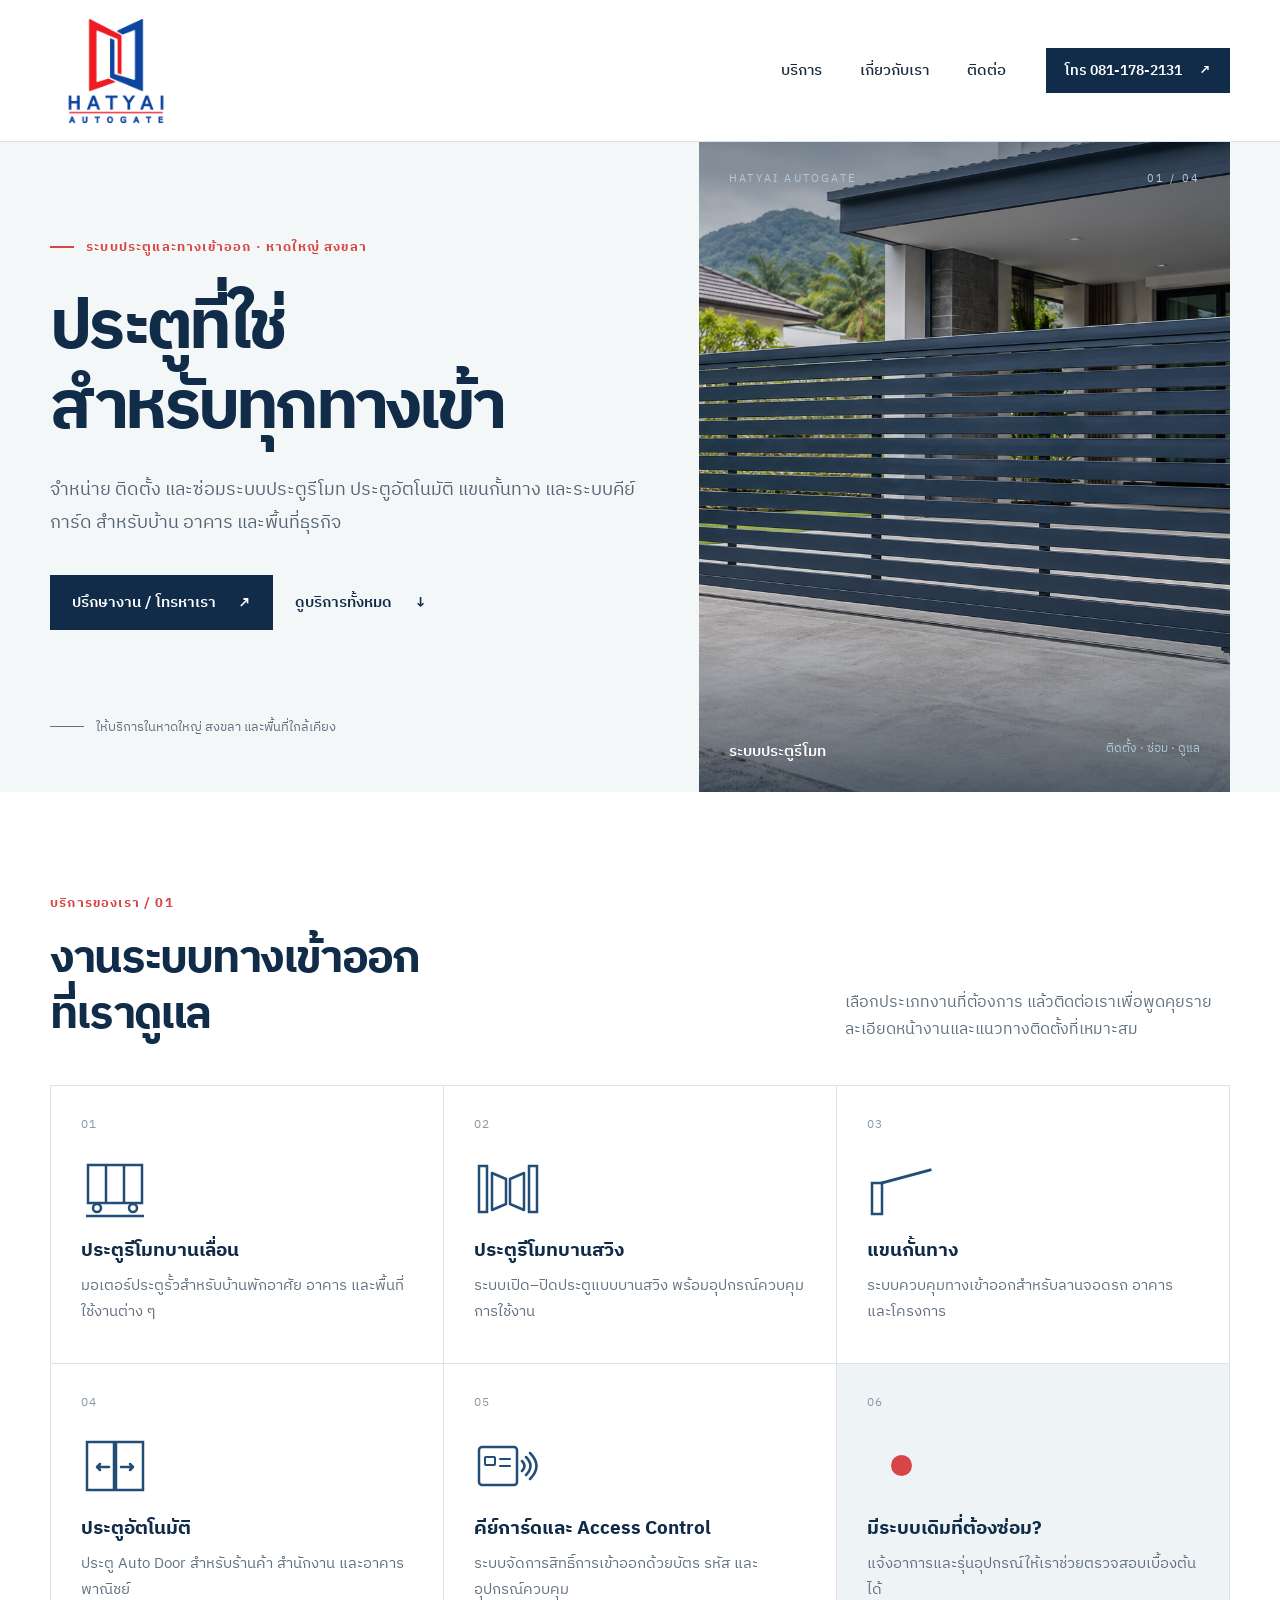
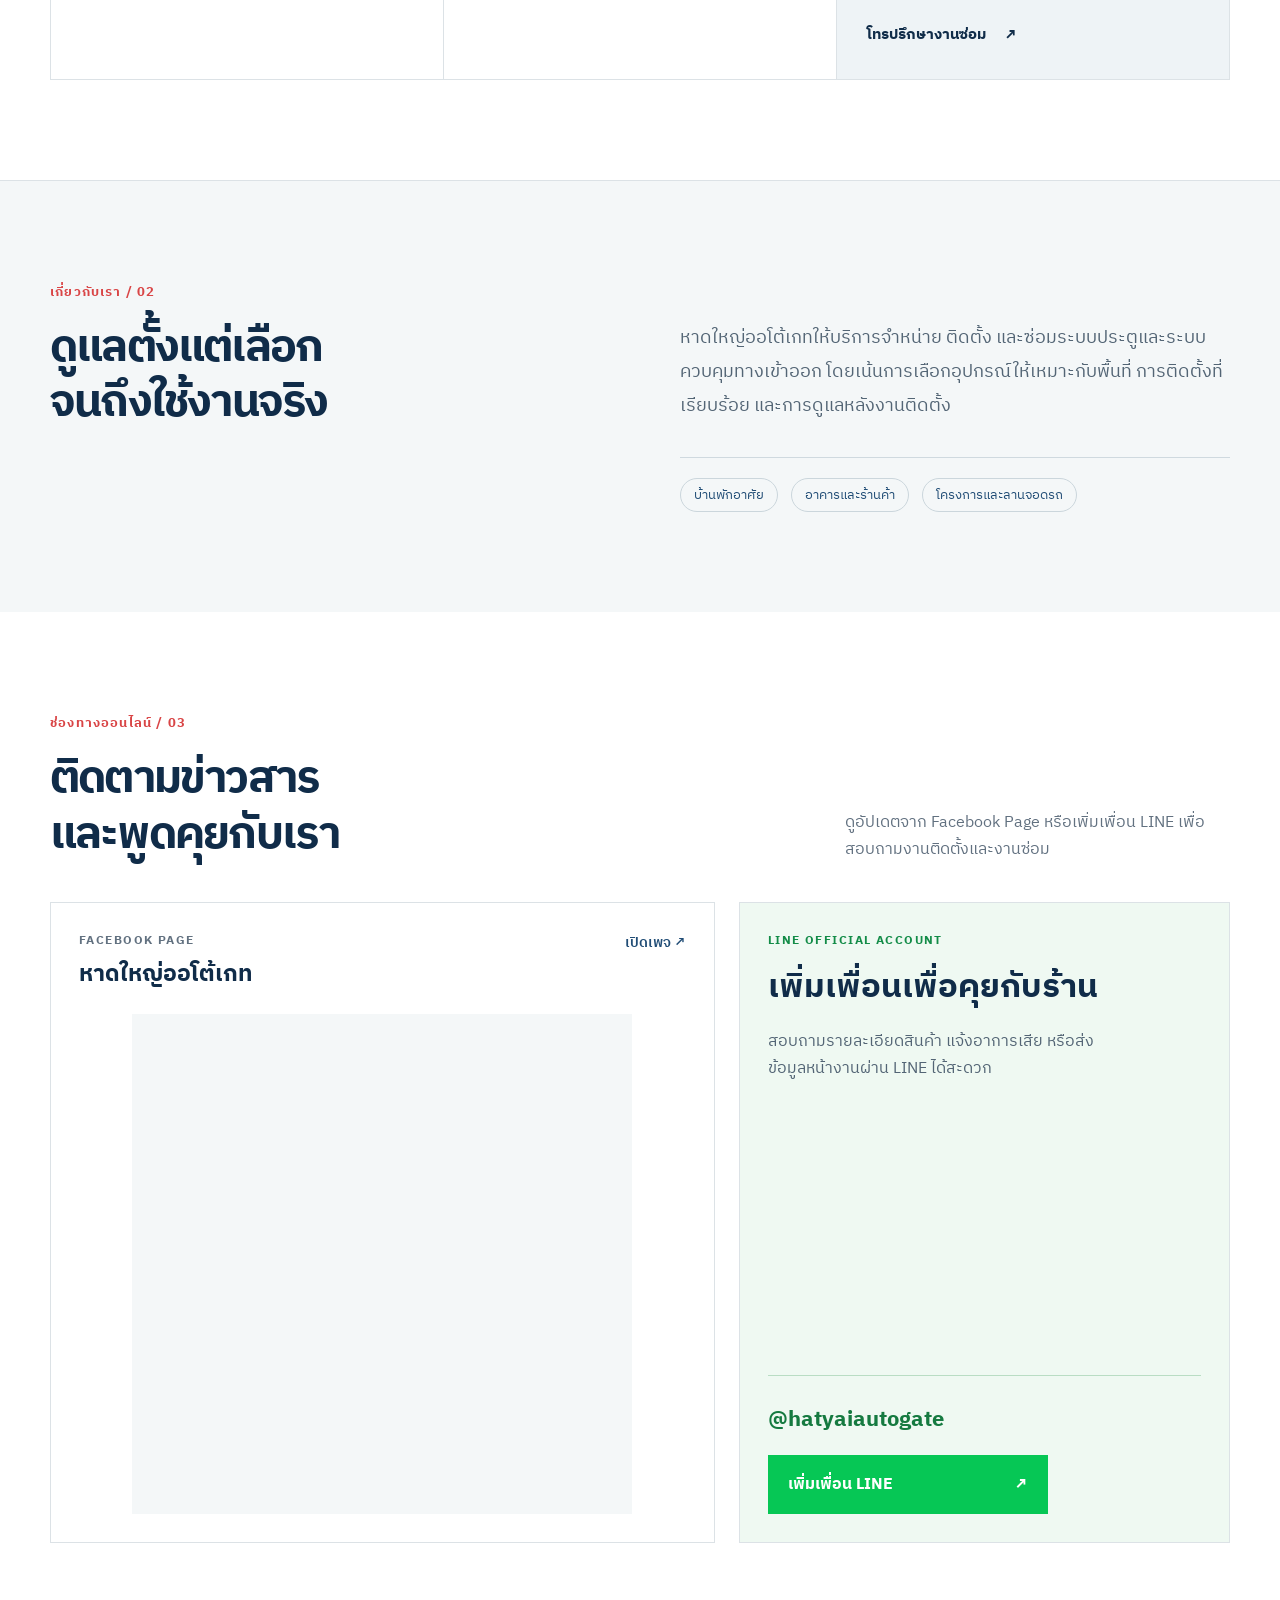
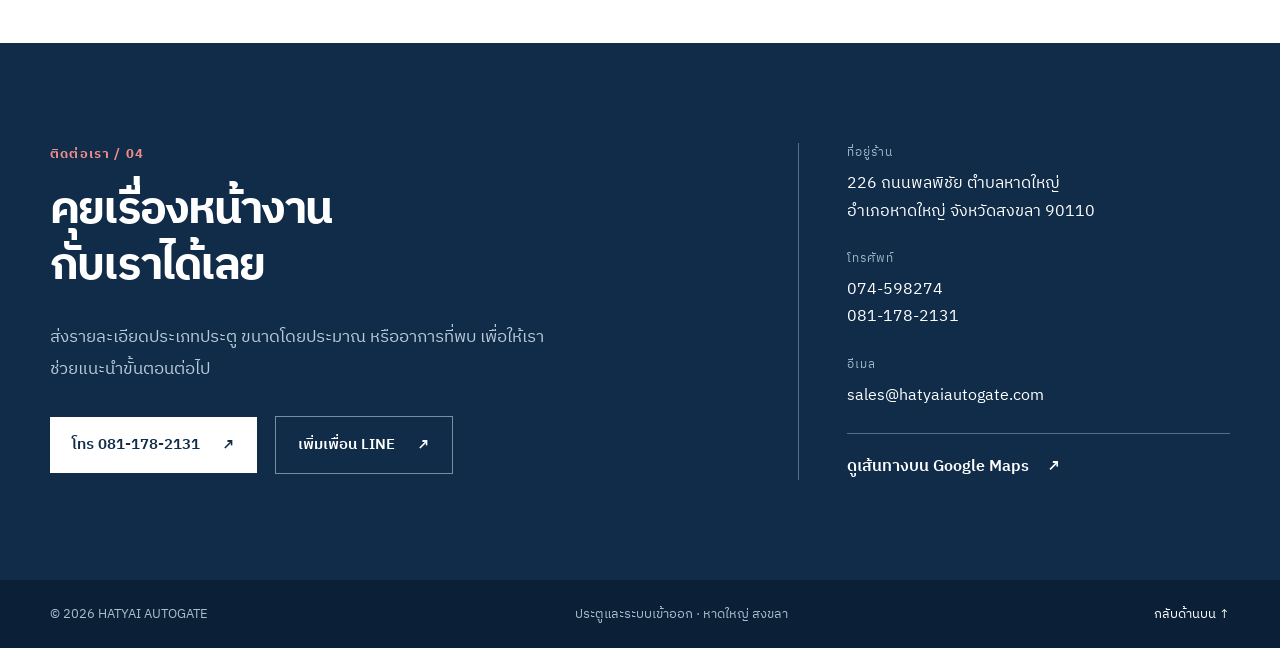
==== index.html @ 6817caa2 "Version 1: initial Hatyai Autogate website" ====
<!doctype html>
<html lang="th">
<head>
  <meta charset="utf-8">
  <meta name="viewport" content="width=device-width, initial-scale=1">
  <meta name="theme-color" content="#102c49">
  <meta name="description" content="หาดใหญ่ออโต้เกท จำหน่าย ติดตั้ง และซ่อมประตูรีโมท ประตูอัตโนมัติ แขนกั้นทาง และระบบคีย์การ์ด ในหาดใหญ่ สงขลา และพื้นที่ใกล้เคียง">
  <title>หาดใหญ่ออโต้เกท | ประตูอัตโนมัติและระบบเข้าออก</title>
  <link rel="icon" type="image/png" href="assets/LOGO_HATYAI-autogate.png">
  <link rel="preconnect" href="https://fonts.googleapis.com">
  <link rel="preconnect" href="https://fonts.gstatic.com" crossorigin>
  <link href="https://fonts.googleapis.com/css2?family=IBM+Plex+Sans+Thai:wght@400;500;600;700&display=swap" rel="stylesheet">
  <link rel="stylesheet" href="styles.css">
</head>
<body>
  <a class="skip-link" href="#main">ข้ามไปยังเนื้อหา</a>
  <header class="site-header">
    <div class="container header-inner">
      <a class="brand" href="#top" aria-label="หาดใหญ่ออโต้เกท หน้าแรก">
        <img class="brand-logo" src="assets/LOGO_HATYAI-autogate.png" alt="โลโก้ Hatyai Autogate" width="120" height="120">
      </a>
      <nav aria-label="เมนูหลัก">
        <a href="#services">บริการ</a>
        <a href="#about">เกี่ยวกับเรา</a>
        <a href="#contact">ติดต่อ</a>
      </nav>
      <a class="header-call" href="tel:+66811782131">โทร 081-178-2131 <span aria-hidden="true">↗</span></a>
    </div>
  </header>

  <main id="main">
    <section class="hero" id="top" aria-labelledby="hero-title">
      <div class="container hero-grid">
        <div class="hero-content">
          <p class="eyebrow"><span class="eyebrow-line"></span> ระบบประตูและทางเข้าออก · หาดใหญ่ สงขลา</p>
          <h1 id="hero-title">ประตูที่ใช่<br>สำหรับทุกทางเข้า</h1>
          <p class="hero-lead">จำหน่าย ติดตั้ง และซ่อมระบบประตูรีโมท ประตูอัตโนมัติ แขนกั้นทาง และระบบคีย์การ์ด สำหรับบ้าน อาคาร และพื้นที่ธุรกิจ</p>
          <div class="hero-actions">
            <a class="button button-primary" href="tel:+66811782131">ปรึกษางาน / โทรหาเรา <span aria-hidden="true">↗</span></a>
            <a class="button button-text" href="#services">ดูบริการทั้งหมด <span aria-hidden="true">↓</span></a>
          </div>
          <div class="hero-footnote"><span class="footnote-rule"></span> ให้บริการในหาดใหญ่ สงขลา และพื้นที่ใกล้เคียง</div>
        </div>
        <div class="hero-panel" aria-label="ประเภทงานที่ให้บริการ">
          <div class="panel-top"><span>HATYAI AUTOGATE</span><span>01 / 04</span></div>
          <img class="hero-photo" src="assets/sliding-gate.png" alt="ภาพประกอบประตูรั้วบานเลื่อนอัตโนมัติ" width="1536" height="1024">
          <div class="panel-bottom"><span>ระบบประตูรีโมท</span><span>ติดตั้ง · ซ่อม · ดูแล</span></div>
        </div>
      </div>
    </section>

    <section class="services section" id="services" aria-labelledby="services-title">
      <div class="container">
        <div class="section-heading">
          <div><p class="section-kicker">บริการของเรา / 01</p><h2 id="services-title">งานระบบทางเข้าออก<br>ที่เราดูแล</h2></div>
          <p>เลือกประเภทงานที่ต้องการ แล้วติดต่อเราเพื่อพูดคุยรายละเอียดหน้างานและแนวทางติดตั้งที่เหมาะสม</p>
        </div>
        <div class="service-grid">
          <article class="service-card"><span class="service-number">01</span><div class="service-icon icon-slide" aria-hidden="true"><svg viewBox="0 0 68 66" fill="none"><rect x="7" y="10" width="54" height="38" stroke="currentColor" stroke-width="2.5"/><path d="M25 10v38M43 10v38" stroke="currentColor" stroke-width="2.5"/><circle cx="16" cy="53" r="4" stroke="currentColor" stroke-width="2.5"/><circle cx="52" cy="53" r="4" stroke="currentColor" stroke-width="2.5"/><path d="M5 61h58" stroke="currentColor" stroke-width="2.5"/></svg></div><h3>ประตูรีโมทบานเลื่อน</h3><p>มอเตอร์ประตูรั้วสำหรับบ้านพักอาศัย อาคาร และพื้นที่ใช้งานต่าง ๆ</p></article>
          <article class="service-card"><span class="service-number">02</span><div class="service-icon icon-swing" aria-hidden="true"><svg viewBox="0 0 68 66" fill="none"><rect x="5" y="11" width="8" height="46" stroke="currentColor" stroke-width="2.5"/><rect x="55" y="11" width="8" height="46" stroke="currentColor" stroke-width="2.5"/><path d="M18 18 32 24v25l-14 6V18ZM50 18 36 24v25l14 6V18Z" stroke="currentColor" stroke-width="2.5" stroke-linejoin="round"/></svg></div><h3>ประตูรีโมทบานสวิง</h3><p>ระบบเปิด–ปิดประตูแบบบานสวิง พร้อมอุปกรณ์ควบคุมการใช้งาน</p></article>
          <article class="service-card"><span class="service-number">03</span><div class="service-icon icon-barrier" aria-hidden="true"><svg viewBox="0 0 68 66" fill="none"><rect x="5" y="28" width="10" height="31" stroke="currentColor" stroke-width="2.5"/><path d="M15 28 63 15" stroke="currentColor" stroke-width="3" stroke-linecap="square"/></svg></div><h3>แขนกั้นทาง</h3><p>ระบบควบคุมทางเข้าออกสำหรับลานจอดรถ อาคาร และโครงการ</p></article>
          <article class="service-card"><span class="service-number">04</span><div class="service-icon icon-door" aria-hidden="true"><svg viewBox="0 0 68 66" fill="none"><rect x="6" y="9" width="56" height="48" stroke="currentColor" stroke-width="2.5"/><path d="M34 9v48" stroke="currentColor" stroke-width="4.5"/><path d="M28 34H16m0 0 3-3m-3 3 3 3M40 34h12m0 0-3-3m3 3-3 3" stroke="currentColor" stroke-width="2.5" stroke-linecap="round" stroke-linejoin="round"/></svg></div><h3>ประตูอัตโนมัติ</h3><p>ประตู Auto Door สำหรับร้านค้า สำนักงาน และอาคารพาณิชย์</p></article>
          <article class="service-card"><span class="service-number">05</span><div class="service-icon icon-rfid" aria-hidden="true"><svg viewBox="0 0 68 66" fill="none"><rect x="5" y="14" width="38" height="38" rx="3" stroke="currentColor" stroke-width="2.5"/><rect x="11" y="24" width="10" height="8" rx="1" stroke="currentColor" stroke-width="2"/><path d="M26 26h10M26 33h10" stroke="currentColor" stroke-width="2" stroke-linecap="round"/><path d="M48 28q5 5 0 10M52 24q9 9 0 18M56 20q13 13 0 26" stroke="currentColor" stroke-width="2.5" stroke-linecap="round"/></svg></div><h3>คีย์การ์ดและ Access Control</h3><p>ระบบจัดการสิทธิ์การเข้าออกด้วยบัตร รหัส และอุปกรณ์ควบคุม</p></article>
          <article class="service-card service-card-feature"><span class="service-number">06</span><div class="service-icon icon-repair" aria-hidden="true"></div><h3>มีระบบเดิมที่ต้องซ่อม?</h3><p>แจ้งอาการและรุ่นอุปกรณ์ให้เราช่วยตรวจสอบเบื้องต้นได้</p><a href="tel:+66811782131">โทรปรึกษางานซ่อม <span aria-hidden="true">↗</span></a></article>
        </div>
      </div>
    </section>

    <section class="about section" id="about" aria-labelledby="about-title">
      <div class="container about-grid">
        <div><p class="section-kicker">เกี่ยวกับเรา / 02</p><h2 id="about-title">ดูแลตั้งแต่เลือก<br>จนถึงใช้งานจริง</h2></div>
        <div class="about-copy"><p>หาดใหญ่ออโต้เกทให้บริการจำหน่าย ติดตั้ง และซ่อมระบบประตูและระบบควบคุมทางเข้าออก โดยเน้นการเลือกอุปกรณ์ให้เหมาะกับพื้นที่ การติดตั้งที่เรียบร้อย และการดูแลหลังงานติดตั้ง</p><div class="about-meta"><span>บ้านพักอาศัย</span><span>อาคารและร้านค้า</span><span>โครงการและลานจอดรถ</span></div></div>
      </div>
    </section>

    <section class="social section" id="social" aria-labelledby="social-title">
      <div class="container">
        <div class="section-heading social-heading"><div><p class="section-kicker">ช่องทางออนไลน์ / 03</p><h2 id="social-title">ติดตามข่าวสาร<br>และพูดคุยกับเรา</h2></div><p>ดูอัปเดตจาก Facebook Page หรือเพิ่มเพื่อน LINE เพื่อสอบถามงานติดตั้งและงานซ่อม</p></div>
        <div class="social-grid">
          <div class="social-card facebook-card">
            <div class="social-card-head"><div><span class="social-label">FACEBOOK PAGE</span><h3>หาดใหญ่ออโต้เกท</h3></div><a href="https://www.facebook.com/hatyaiautogate/" target="_blank" rel="noopener noreferrer">เปิดเพจ <span aria-hidden="true">↗</span></a></div>
            <iframe title="Facebook Page หาดใหญ่ออโต้เกท" src="https://www.facebook.com/plugins/page.php?href=https%3A%2F%2Fwww.facebook.com%2Fhatyaiautogate%2F&amp;tabs=timeline&amp;width=500&amp;height=500&amp;small_header=false&amp;adapt_container_width=true&amp;hide_cover=false&amp;show_facepile=false" width="500" height="500" loading="lazy" allow="encrypted-media; web-share"></iframe>
          </div>
          <div class="social-card line-card">
            <div><span class="social-label">LINE OFFICIAL ACCOUNT</span><h3>เพิ่มเพื่อนเพื่อคุยกับร้าน</h3><p>สอบถามรายละเอียดสินค้า แจ้งอาการเสีย หรือส่งข้อมูลหน้างานผ่าน LINE ได้สะดวก</p></div>
            <div class="line-card-bottom"><span class="line-id">@hatyaiautogate</span><a class="line-add" href="https://line.me/R/ti/p/%40hatyaiautogate" target="_blank" rel="noopener noreferrer">เพิ่มเพื่อน LINE <span aria-hidden="true">↗</span></a></div>
          </div>
        </div>
      </div>
    </section>

    <section class="contact section" id="contact" aria-labelledby="contact-title">
      <div class="container contact-grid">
        <div><p class="section-kicker">ติดต่อเรา / 04</p><h2 id="contact-title">คุยเรื่องหน้างาน<br>กับเราได้เลย</h2><p>ส่งรายละเอียดประเภทประตู ขนาดโดยประมาณ หรืออาการที่พบ เพื่อให้เราช่วยแนะนำขั้นตอนต่อไป</p><div class="contact-actions"><a class="button button-light" href="tel:+66811782131">โทร 081-178-2131 <span aria-hidden="true">↗</span></a><a class="button button-outline" href="https://line.me/R/ti/p/%40hatyaiautogate" target="_blank" rel="noopener noreferrer">เพิ่มเพื่อน LINE <span aria-hidden="true">↗</span></a></div></div>
        <div class="contact-details"><div><span class="detail-label">ที่อยู่ร้าน</span><address>226 ถนนพลพิชัย ตำบลหาดใหญ่<br>อำเภอหาดใหญ่ จังหวัดสงขลา 90110</address></div><div><span class="detail-label">โทรศัพท์</span><a href="tel:+6674598274">074-598274</a><a href="tel:+66811782131">081-178-2131</a></div><div><span class="detail-label">อีเมล</span><a href="mailto:sales@hatyaiautogate.com">sales@hatyaiautogate.com</a></div><a class="map-link" href="https://www.google.com/maps/search/?api=1&query=6.991915%2C100.465043" target="_blank" rel="noopener noreferrer">ดูเส้นทางบน Google Maps <span aria-hidden="true">↗</span></a></div>
      </div>
    </section>
  </main>
  <footer class="site-footer"><div class="container footer-inner"><span>© <span id="year">2026</span> HATYAI AUTOGATE</span><span>ประตูและระบบเข้าออก · หาดใหญ่ สงขลา</span><a href="#top">กลับด้านบน ↑</a></div></footer>
  <script src="script.js"></script>
</body>
</html>
---- styles.css ----
:root{--navy:#102c49;--navy-deep:#0b2036;--blue:#214d76;--red:#d94546;--ink:#182c3d;--muted:#627180;--line:#dce2e6;--paper:#fff;--soft:#f4f7f8}*{box-sizing:border-box}html{scroll-behavior:smooth}body{margin:0;background:var(--paper);color:var(--ink);font-family:"IBM Plex Sans Thai",sans-serif;font-size:16px;line-height:1.7}a{color:inherit;text-decoration:none}button,a{-webkit-tap-highlight-color:transparent}a:focus-visible{outline:3px solid var(--red);outline-offset:4px}.container{width:min(100% - 48px,1180px);margin:auto}.skip-link{position:absolute;left:16px;top:-60px;z-index:20;background:#fff;padding:8px 16px}.skip-link:focus{top:8px}.site-header{height:88px;border-bottom:1px solid var(--line);background:#fff}.header-inner{height:100%;display:flex;align-items:center;gap:40px}.brand{display:inline-flex;align-items:center;gap:13px;min-width:260px}.brand-mark{display:flex;align-items:center;width:34px;height:38px;position:relative}.brand-mark span{position:absolute;width:18px;height:32px;border:4px solid}.brand-mark span:first-child{border-color:var(--red);transform:skewY(18deg);left:0}.brand-mark span:last-child{border-color:var(--blue);transform:skewY(-18deg);right:0}.brand-name{font-size:15px;letter-spacing:.08em;line-height:1.08;color:var(--navy);font-weight:600}.brand-name strong{font-weight:700}.brand-name small{display:block;margin-top:5px;font-size:11px;letter-spacing:.05em;font-weight:500}.site-header nav{display:flex;gap:38px;margin-left:auto;font-size:15px;font-weight:500}.site-header nav a:hover,.button-text:hover,.map-link:hover{color:var(--red)}.header-call{background:var(--navy);color:#fff;padding:11px 19px;font-size:14px;font-weight:600;white-space:nowrap}.header-call span,.button span,.service-card-feature a span,.map-link span{margin-left:14px}.header-call:hover,.button-primary:hover{background:var(--blue)}.hero{background:var(--soft);overflow:hidden}.hero-grid{display:grid;grid-template-columns:1.1fr .9fr;min-height:650px}.hero-content{padding:94px 48px 54px 0;display:flex;flex-direction:column;align-items:flex-start}.eyebrow,.section-kicker{font-size:13px;letter-spacing:.09em;font-weight:700;color:var(--red);margin:0}.eyebrow{display:flex;align-items:center;gap:12px}.eyebrow-line{width:24px;height:2px;background:var(--red)}h1,h2,h3,p{margin-top:0}h1{font-size:clamp(44px,5.3vw,78px);line-height:1.18;letter-spacing:-.055em;color:var(--navy);margin:30px 0 26px;font-weight:700}h2{font-size:clamp(34px,3.5vw,52px);line-height:1.24;letter-spacing:-.04em;color:var(--navy);margin:18px 0 0}h3{line-height:1.35}.hero-lead{max-width:590px;color:#536575;font-size:18px;line-height:1.85;margin-bottom:34px}.hero-actions,.contact-actions{display:flex;align-items:center;gap:18px;flex-wrap:wrap}.button{display:inline-flex;align-items:center;justify-content:space-between;gap:8px;padding:15px 22px;font-weight:600;font-size:15px;min-height:55px}.button-primary{background:var(--navy);color:#fff}.button-text{padding-left:4px;color:var(--navy)}.hero-footnote{display:flex;align-items:center;gap:12px;color:var(--muted);font-size:13px;margin-top:auto;padding-top:50px}.footnote-rule{width:34px;height:1px;background:var(--muted)}.hero-panel{background:#173957;color:#fff;position:relative;display:flex;flex-direction:column;justify-content:space-between;padding:28px 30px;min-height:570px;overflow:hidden}.hero-panel:before{content:"";position:absolute;width:420px;height:420px;border:1px solid #ffffff1a;border-radius:50%;left:50%;top:50%;transform:translate(-50%,-50%)}.hero-panel:after{content:"";position:absolute;width:610px;height:610px;border:1px solid #ffffff12;border-radius:50%;left:50%;top:50%;transform:translate(-50%,-50%)}.panel-top,.panel-bottom{display:flex;justify-content:space-between;gap:20px;position:relative;z-index:2}.panel-top{font-size:11px;letter-spacing:.2em;color:#b4c8d9}.panel-bottom{font-size:15px;font-weight:600}.panel-bottom span:last-child{font-size:12px;color:#b4c8d9;font-weight:400}.gate-art{position:absolute;width:76%;height:260px;left:12%;top:47%;transform:translateY(-50%);z-index:1}.gate-post{position:absolute;bottom:20px;width:19px;height:205px;background:#a8c3d5;border-top:5px solid #dce9ef}.gate-post.left{left:0}.gate-post.right{right:0}.gate-door{position:absolute;left:19px;right:19px;bottom:25px;height:185px;border:8px solid #d9e8f1;background:repeating-linear-gradient(90deg,transparent 0,transparent calc(20% - 2px),#a9c3d3 calc(20% - 2px),#a9c3d3 20%);display:flex;align-items:flex-end;padding:13px;gap:4px}.gate-door:after{content:"";position:absolute;inset:33px 10px auto;height:3px;background:#a9c3d3}.gate-door i{flex:1;height:4px;background:#a9c3d3;opacity:.7}.ground-line{position:absolute;bottom:18px;height:2px;left:-30px;right:-30px;background:#89a8bf}.section{padding:100px 0}.section-heading{display:flex;align-items:end;justify-content:space-between;gap:60px;margin-bottom:42px}.section-heading>p{max-width:385px;margin:0;color:var(--muted)}.service-grid{display:grid;grid-template-columns:repeat(3,1fr);border-top:1px solid var(--line);border-left:1px solid var(--line)}.service-card{position:relative;min-height:278px;padding:29px 30px 31px;border-right:1px solid var(--line);border-bottom:1px solid var(--line);display:flex;flex-direction:column;align-items:flex-start}.service-number{font-size:12px;color:#8999a5;letter-spacing:.12em}.service-icon{width:68px;height:66px;position:relative;margin:19px 0 17px;color:var(--blue)}.service-icon:before,.service-icon:after,.service-icon span:before,.service-icon span:after{content:"";position:absolute;display:block}.icon-slide:before{width:49px;height:38px;border:3px solid currentColor;left:6px;top:9px}.icon-slide:after{width:58px;height:3px;background:currentColor;left:6px;bottom:6px}.icon-slide span:before{height:38px;width:3px;background:currentColor;left:23px;top:9px}.icon-slide span:after{height:38px;width:3px;background:currentColor;left:40px;top:9px}.icon-swing:before{height:46px;width:3px;background:currentColor;left:9px;top:9px}.icon-swing:after{height:46px;width:3px;background:currentColor;right:9px;top:9px}.icon-swing span:before{width:21px;height:37px;border:3px solid currentColor;left:14px;top:12px;transform:skewY(-13deg)}.icon-swing span:after{width:21px;height:37px;border:3px solid currentColor;right:14px;top:12px;transform:skewY(13deg)}.icon-barrier:before{width:10px;height:31px;border:3px solid currentColor;left:9px;bottom:7px}.icon-barrier:after{width:46px;height:4px;background:currentColor;left:19px;top:16px;transform:rotate(-14deg);transform-origin:left}.icon-door:before{width:56px;height:48px;border:3px solid currentColor;left:6px;top:9px}.icon-door:after{width:3px;height:43px;background:currentColor;left:34px;top:12px}.icon-door span:before{width:6px;height:3px;background:currentColor;left:23px;top:35px}.icon-door span:after{width:6px;height:3px;background:currentColor;right:22px;top:35px}.icon-card:before{width:54px;height:39px;border:3px solid currentColor;left:7px;top:12px;border-radius:4px}.icon-card:after{width:15px;height:10px;border:2px solid currentColor;left:17px;top:23px;border-radius:2px}.icon-card span:before{width:16px;height:3px;background:currentColor;right:13px;top:25px}.icon-card span:after{width:16px;height:3px;background:currentColor;right:13px;top:33px}.service-card h3{font-size:19px;margin:0 0 10px;color:var(--navy)}.service-card p{font-size:15px;line-height:1.7;color:var(--muted);margin:0}.service-card-feature{background:#eef3f6}.feature-line{width:36px;height:3px;background:var(--red);margin:36px 0 27px}.service-card-feature a{color:var(--navy);font-weight:700;margin-top:auto;padding-top:20px;font-size:15px}.service-card-feature a:hover{color:var(--red)}.about{background:#f4f7f8;border-top:1px solid var(--line)}.about-grid{display:grid;grid-template-columns:1fr 1fr;gap:80px}.about-copy{padding-top:40px}.about-copy>p{font-size:18px;line-height:1.9;color:#536575;margin-bottom:34px}.about-meta{border-top:1px solid #cfd9df;padding-top:20px;display:flex;flex-wrap:wrap;gap:13px}.about-meta span{border:1px solid #cbd6dc;border-radius:50px;padding:5px 13px;color:var(--blue);font-size:13px}.contact{background:var(--navy);color:#fff}.contact-grid{display:grid;grid-template-columns:1.2fr .8fr;gap:100px}.contact .section-kicker{color:#f18c8b}.contact h2{color:#fff}.contact-grid>div:first-child>p:not(.section-kicker){font-size:17px;color:#b9cbd9;max-width:520px;margin:28px 0 31px;line-height:1.85}.button-light{background:#fff;color:var(--navy)}.button-light:hover{background:#e7eff4}.button-outline{border:1px solid #7590a4;color:#fff}.button-outline:hover{background:#ffffff12}.contact-details{border-left:1px solid #547087;padding-left:48px;display:grid;gap:24px}.contact-details>div{display:flex;flex-direction:column;align-items:start}.detail-label{color:#9eb6c8;font-size:12px;letter-spacing:.08em;margin-bottom:7px}.contact-details address{font-style:normal}.contact-details a:hover{text-decoration:underline}.map-link{border-top:1px solid #547087;padding-top:19px;font-weight:600}.site-footer{background:var(--navy-deep);color:#a9bdcc;font-size:13px}.footer-inner{min-height:68px;display:flex;align-items:center;justify-content:space-between;gap:20px}.footer-inner a{color:#fff}.footer-inner a:hover{text-decoration:underline}@media(max-width:950px){.site-header nav{gap:20px}.brand{min-width:auto}.header-call{display:none}.hero-grid{grid-template-columns:1fr 1fr}.hero-content{padding-top:75px}.hero-panel{min-height:530px}.contact-grid{gap:50px}}@media(max-width:700px){.container{width:min(100% - 36px,1180px)}.site-header{height:auto}.header-inner{min-height:76px;flex-wrap:wrap;gap:0}.brand{flex:1}.site-header nav{order:2;width:100%;justify-content:space-between;border-top:1px solid var(--line);padding:10px 0;font-size:14px;margin:0}.hero-grid{display:flex;flex-direction:column}.hero-content{padding:58px 0 42px}.hero-lead{font-size:16px}.hero-footnote{padding-top:38px}.hero-panel{min-height:300px;margin:0 -18px}.gate-art{height:190px;top:49%;width:58%;left:21%}.gate-post{height:155px}.gate-door{height:137px}.section{padding:72px 0}.section-heading{display:block;margin-bottom:32px}.section-heading>p{margin-top:23px}.service-grid{grid-template-columns:repeat(2,1fr)}.service-card{padding:24px 20px;min-height:270px}.about-grid,.contact-grid{grid-template-columns:1fr;gap:30px}.about-copy{padding-top:0}.contact-details{padding-left:0;border-left:0;border-top:1px solid #547087;padding-top:30px;grid-template-columns:1fr 1fr}.footer-inner{padding:18px 0;flex-wrap:wrap}}@media(max-width:500px){h1{font-size:clamp(43px,11vw,58px)}.hero-actions,.contact-actions{align-items:stretch;flex-direction:column;width:100%}.button{width:100%}.button-text{justify-content:flex-start;padding-left:0}.service-grid{grid-template-columns:1fr}.service-card{min-height:230px}.service-icon{margin:14px 0}.contact-details{grid-template-columns:1fr}.footer-inner{align-items:flex-start;flex-direction:column;gap:5px}.panel-bottom span:last-child{display:none}}@media(prefers-reduced-motion:reduce){html{scroll-behavior:auto}}

.hero-panel:before{display:none}.hero-panel:after{content:'';display:block;position:absolute;inset:0;width:auto;height:auto;border:0;border-radius:0;transform:none;left:0;top:0;background:linear-gradient(180deg,rgba(6,25,43,.48),transparent 28%,transparent 68%,rgba(6,25,43,.64));z-index:1}.hero-photo{position:absolute;inset:0;width:100%;height:100%;object-fit:cover;object-position:58% center;z-index:0}@media(max-width:700px){.hero-photo{object-position:center 58%}}

.brand-mark{display:block;width:36px;height:44px;overflow:hidden;flex:none}.brand-mark img{position:absolute;display:block;width:76px;height:76px;max-width:none;left:-20px;top:-8px}.brand-mark span{display:none}

.site-header{height:142px}.brand{min-width:auto;gap:0}.brand-logo{display:block;width:132px;height:132px;object-fit:contain;flex:none}@media(max-width:700px){.site-header{height:auto}.brand-logo{width:100px;height:100px}.header-inner{min-height:100px}}

.social{background:#fff}.social-heading{margin-bottom:38px}.social-grid{display:grid;grid-template-columns:1.15fr .85fr;gap:24px}.social-card{border:1px solid var(--line);padding:28px;min-width:0}.social-card-head{display:flex;justify-content:space-between;align-items:start;gap:20px;margin-bottom:24px}.social-label{display:block;color:var(--muted);font-size:12px;font-weight:700;letter-spacing:.12em}.social-card h3{font-size:23px;color:var(--navy);margin:8px 0 0}.social-card-head>a{font-size:14px;font-weight:600;color:var(--blue);white-space:nowrap}.social-card-head>a:hover{text-decoration:underline}.facebook-card iframe{display:block;width:100%;max-width:500px;margin:auto;border:0;background:#f4f7f8}.line-card{background:#eff9f2;display:flex;flex-direction:column;justify-content:space-between}.line-card .social-label{color:#138c48}.line-card h3{font-size:clamp(25px,2.6vw,36px);line-height:1.35;margin:15px 0 17px}.line-card p{font-size:16px;color:#536575;max-width:360px}.line-card-bottom{border-top:1px solid #b9ddc4;padding-top:25px}.line-id{display:block;font-size:22px;font-weight:700;color:#157a40;margin-bottom:16px}.line-add{display:flex;justify-content:space-between;align-items:center;background:#06c755;color:#fff;font-weight:700;padding:16px 20px;max-width:280px}.line-add:hover{background:#05af4a}@media(max-width:800px){.social-grid{grid-template-columns:1fr}.line-card{min-height:320px}}@media(max-width:500px){.social-card{padding:20px}.facebook-card iframe{height:440px}.social-card-head{align-items:center}.line-card{min-height:300px}}

.icon-swing:before,.icon-swing:after,.icon-swing span:before,.icon-swing span:after{display:none}.icon-swing svg{display:block;width:68px;height:66px;color:var(--blue)}

.icon-slide:before,.icon-slide:after,.icon-slide span:before,.icon-slide span:after{display:none}.icon-slide svg{display:block;width:68px;height:66px;color:var(--blue)}

.icon-door:before,.icon-door:after,.icon-door span:before,.icon-door span:after{display:none}.icon-door svg{display:block;width:68px;height:66px;color:var(--blue)}

.icon-barrier:before,.icon-barrier:after,.icon-barrier span:before,.icon-barrier span:after{display:none}.icon-barrier svg{display:block;width:68px;height:66px;color:var(--blue)}

.icon-rfid svg{display:block;width:68px;height:66px;color:var(--blue)}

.icon-repair::before{width:21px;height:21px;left:23.5px;top:22.5px;border-radius:50%;background:var(--red)}
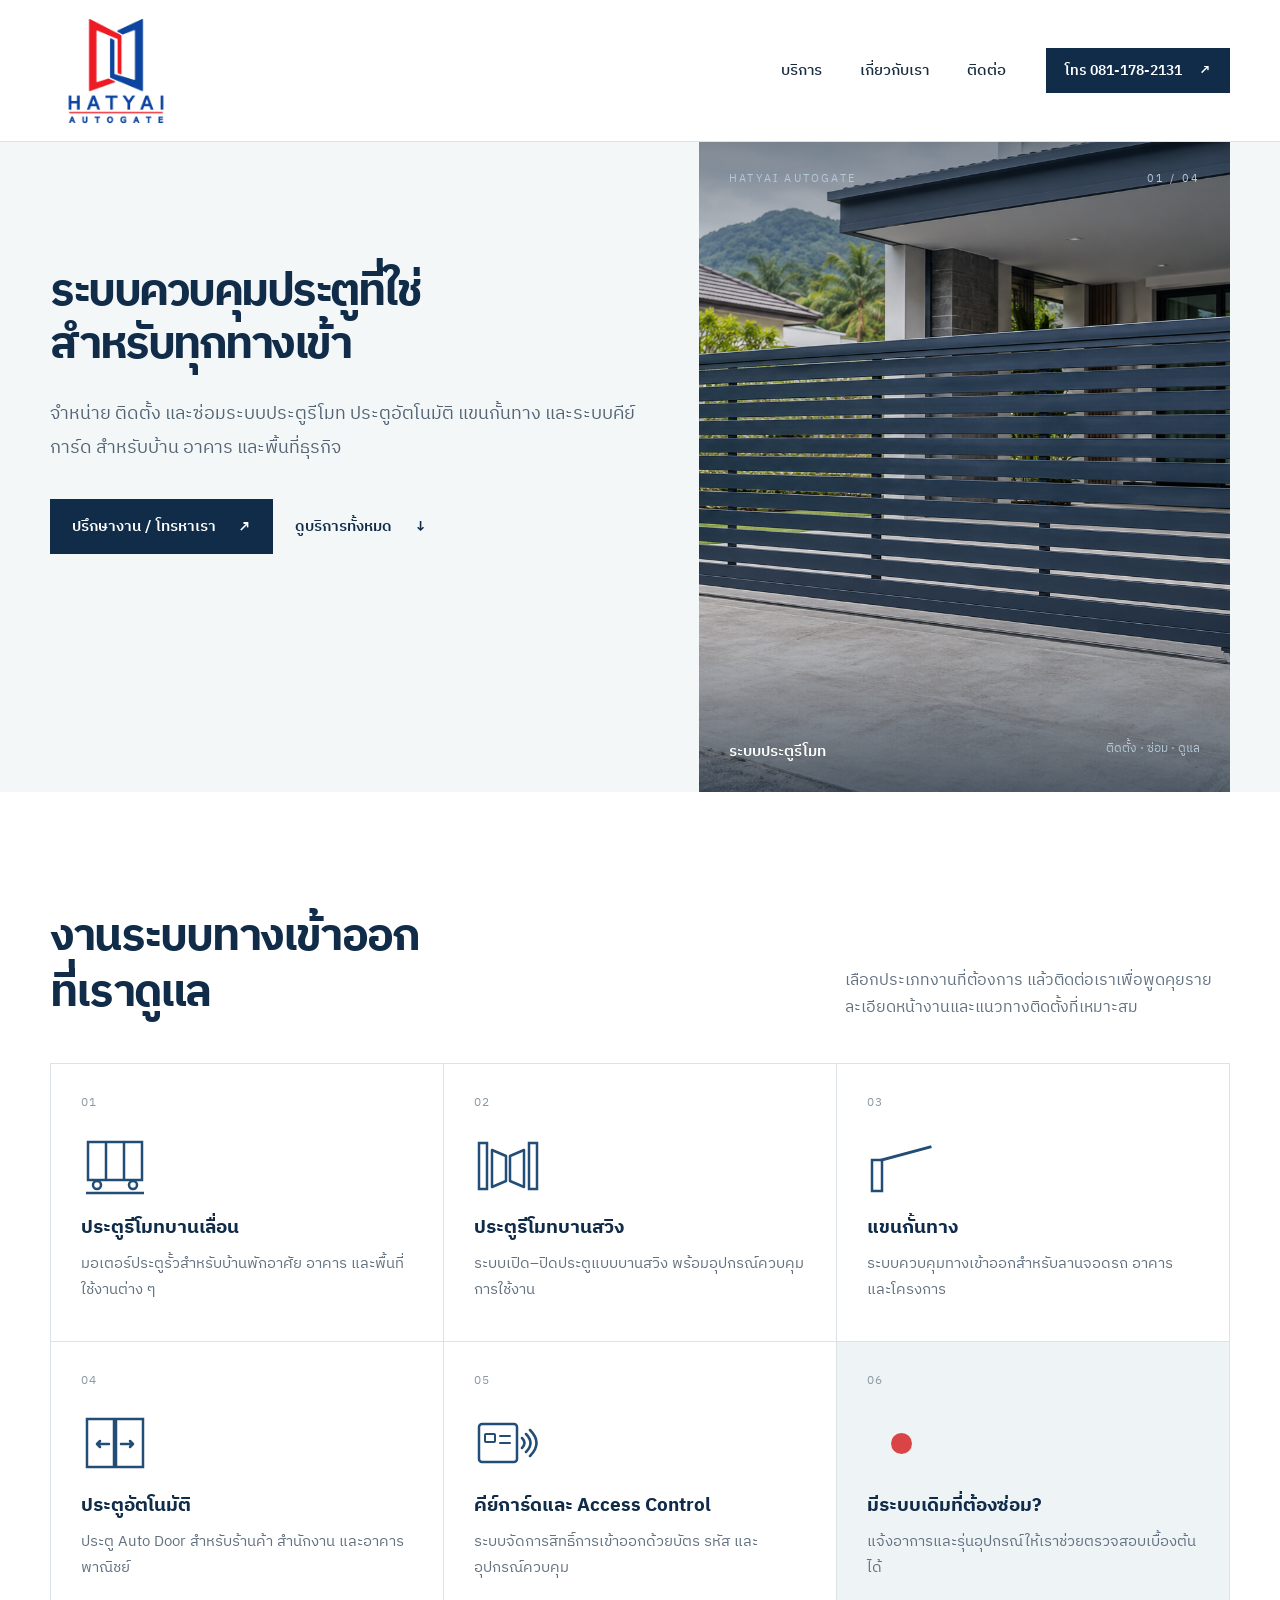
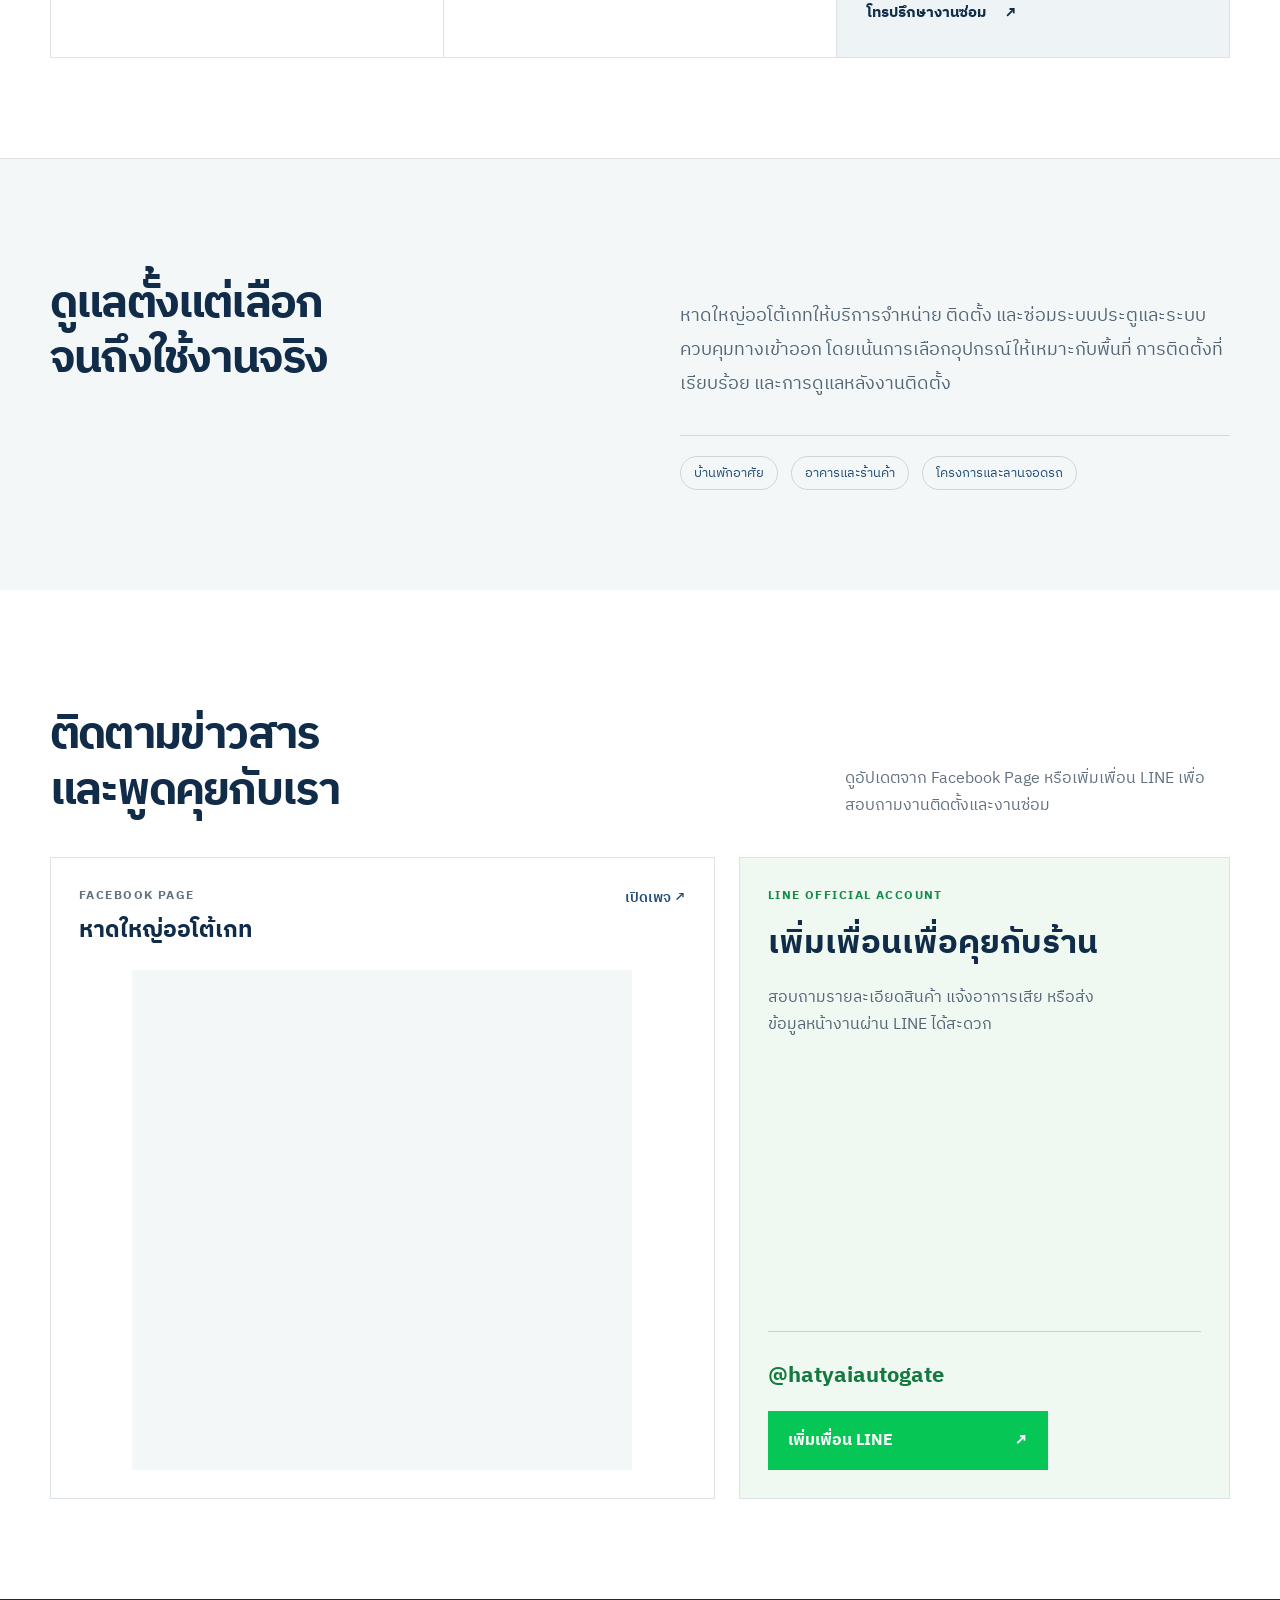
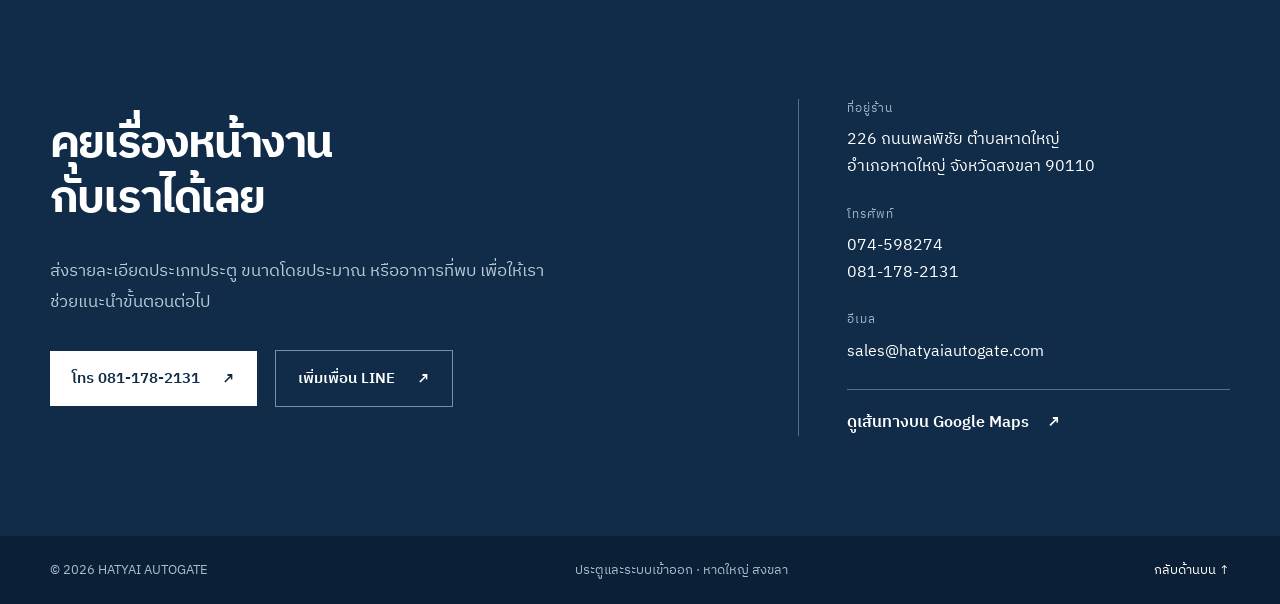
==== commit aede4e7b: "Version 3: refine homepage content and typography" ====
--- a/index.html
+++ b/index.html
@@ -32,14 +32,14 @@
     <section class="hero" id="top" aria-labelledby="hero-title">
       <div class="container hero-grid">
         <div class="hero-content">
-          <p class="eyebrow"><span class="eyebrow-line"></span> ระบบประตูและทางเข้าออก · หาดใหญ่ สงขลา</p>
-          <h1 id="hero-title">ประตูที่ใช่<br>สำหรับทุกทางเข้า</h1>
+
+          <h1 id="hero-title">ระบบควบคุมประตูที่ใช่<br>สำหรับทุกทางเข้า</h1>
           <p class="hero-lead">จำหน่าย ติดตั้ง และซ่อมระบบประตูรีโมท ประตูอัตโนมัติ แขนกั้นทาง และระบบคีย์การ์ด สำหรับบ้าน อาคาร และพื้นที่ธุรกิจ</p>
           <div class="hero-actions">
             <a class="button button-primary" href="tel:+66811782131">ปรึกษางาน / โทรหาเรา <span aria-hidden="true">↗</span></a>
             <a class="button button-text" href="#services">ดูบริการทั้งหมด <span aria-hidden="true">↓</span></a>
           </div>
-          <div class="hero-footnote"><span class="footnote-rule"></span> ให้บริการในหาดใหญ่ สงขลา และพื้นที่ใกล้เคียง</div>
+
         </div>
         <div class="hero-panel" aria-label="ประเภทงานที่ให้บริการ">
           <div class="panel-top"><span>HATYAI AUTOGATE</span><span>01 / 04</span></div>
@@ -52,7 +52,7 @@
     <section class="services section" id="services" aria-labelledby="services-title">
       <div class="container">
         <div class="section-heading">
-          <div><p class="section-kicker">บริการของเรา / 01</p><h2 id="services-title">งานระบบทางเข้าออก<br>ที่เราดูแล</h2></div>
+          <div><h2 id="services-title">งานระบบทางเข้าออก<br>ที่เราดูแล</h2></div>
           <p>เลือกประเภทงานที่ต้องการ แล้วติดต่อเราเพื่อพูดคุยรายละเอียดหน้างานและแนวทางติดตั้งที่เหมาะสม</p>
         </div>
         <div class="service-grid">
@@ -68,14 +68,14 @@
 
     <section class="about section" id="about" aria-labelledby="about-title">
       <div class="container about-grid">
-        <div><p class="section-kicker">เกี่ยวกับเรา / 02</p><h2 id="about-title">ดูแลตั้งแต่เลือก<br>จนถึงใช้งานจริง</h2></div>
+        <div><h2 id="about-title">ดูแลตั้งแต่เลือก<br>จนถึงใช้งานจริง</h2></div>
         <div class="about-copy"><p>หาดใหญ่ออโต้เกทให้บริการจำหน่าย ติดตั้ง และซ่อมระบบประตูและระบบควบคุมทางเข้าออก โดยเน้นการเลือกอุปกรณ์ให้เหมาะกับพื้นที่ การติดตั้งที่เรียบร้อย และการดูแลหลังงานติดตั้ง</p><div class="about-meta"><span>บ้านพักอาศัย</span><span>อาคารและร้านค้า</span><span>โครงการและลานจอดรถ</span></div></div>
       </div>
     </section>
 
     <section class="social section" id="social" aria-labelledby="social-title">
       <div class="container">
-        <div class="section-heading social-heading"><div><p class="section-kicker">ช่องทางออนไลน์ / 03</p><h2 id="social-title">ติดตามข่าวสาร<br>และพูดคุยกับเรา</h2></div><p>ดูอัปเดตจาก Facebook Page หรือเพิ่มเพื่อน LINE เพื่อสอบถามงานติดตั้งและงานซ่อม</p></div>
+        <div class="section-heading social-heading"><div><h2 id="social-title">ติดตามข่าวสาร<br>และพูดคุยกับเรา</h2></div><p>ดูอัปเดตจาก Facebook Page หรือเพิ่มเพื่อน LINE เพื่อสอบถามงานติดตั้งและงานซ่อม</p></div>
         <div class="social-grid">
           <div class="social-card facebook-card">
             <div class="social-card-head"><div><span class="social-label">FACEBOOK PAGE</span><h3>หาดใหญ่ออโต้เกท</h3></div><a href="https://www.facebook.com/hatyaiautogate/" target="_blank" rel="noopener noreferrer">เปิดเพจ <span aria-hidden="true">↗</span></a></div>
@@ -91,7 +91,7 @@
 
     <section class="contact section" id="contact" aria-labelledby="contact-title">
       <div class="container contact-grid">
-        <div><p class="section-kicker">ติดต่อเรา / 04</p><h2 id="contact-title">คุยเรื่องหน้างาน<br>กับเราได้เลย</h2><p>ส่งรายละเอียดประเภทประตู ขนาดโดยประมาณ หรืออาการที่พบ เพื่อให้เราช่วยแนะนำขั้นตอนต่อไป</p><div class="contact-actions"><a class="button button-light" href="tel:+66811782131">โทร 081-178-2131 <span aria-hidden="true">↗</span></a><a class="button button-outline" href="https://line.me/R/ti/p/%40hatyaiautogate" target="_blank" rel="noopener noreferrer">เพิ่มเพื่อน LINE <span aria-hidden="true">↗</span></a></div></div>
+        <div><h2 id="contact-title">คุยเรื่องหน้างาน<br>กับเราได้เลย</h2><p>ส่งรายละเอียดประเภทประตู ขนาดโดยประมาณ หรืออาการที่พบ เพื่อให้เราช่วยแนะนำขั้นตอนต่อไป</p><div class="contact-actions"><a class="button button-light" href="tel:+66811782131">โทร 081-178-2131 <span aria-hidden="true">↗</span></a><a class="button button-outline" href="https://line.me/R/ti/p/%40hatyaiautogate" target="_blank" rel="noopener noreferrer">เพิ่มเพื่อน LINE <span aria-hidden="true">↗</span></a></div></div>
         <div class="contact-details"><div><span class="detail-label">ที่อยู่ร้าน</span><address>226 ถนนพลพิชัย ตำบลหาดใหญ่<br>อำเภอหาดใหญ่ จังหวัดสงขลา 90110</address></div><div><span class="detail-label">โทรศัพท์</span><a href="tel:+6674598274">074-598274</a><a href="tel:+66811782131">081-178-2131</a></div><div><span class="detail-label">อีเมล</span><a href="mailto:sales@hatyaiautogate.com">sales@hatyaiautogate.com</a></div><a class="map-link" href="https://www.google.com/maps/search/?api=1&query=6.991915%2C100.465043" target="_blank" rel="noopener noreferrer">ดูเส้นทางบน Google Maps <span aria-hidden="true">↗</span></a></div>
       </div>
     </section>
--- a/styles.css
+++ b/styles.css
@@ -1,4 +1,4 @@
-:root{--navy:#102c49;--navy-deep:#0b2036;--blue:#214d76;--red:#d94546;--ink:#182c3d;--muted:#627180;--line:#dce2e6;--paper:#fff;--soft:#f4f7f8}*{box-sizing:border-box}html{scroll-behavior:smooth}body{margin:0;background:var(--paper);color:var(--ink);font-family:"IBM Plex Sans Thai",sans-serif;font-size:16px;line-height:1.7}a{color:inherit;text-decoration:none}button,a{-webkit-tap-highlight-color:transparent}a:focus-visible{outline:3px solid var(--red);outline-offset:4px}.container{width:min(100% - 48px,1180px);margin:auto}.skip-link{position:absolute;left:16px;top:-60px;z-index:20;background:#fff;padding:8px 16px}.skip-link:focus{top:8px}.site-header{height:88px;border-bottom:1px solid var(--line);background:#fff}.header-inner{height:100%;display:flex;align-items:center;gap:40px}.brand{display:inline-flex;align-items:center;gap:13px;min-width:260px}.brand-mark{display:flex;align-items:center;width:34px;height:38px;position:relative}.brand-mark span{position:absolute;width:18px;height:32px;border:4px solid}.brand-mark span:first-child{border-color:var(--red);transform:skewY(18deg);left:0}.brand-mark span:last-child{border-color:var(--blue);transform:skewY(-18deg);right:0}.brand-name{font-size:15px;letter-spacing:.08em;line-height:1.08;color:var(--navy);font-weight:600}.brand-name strong{font-weight:700}.brand-name small{display:block;margin-top:5px;font-size:11px;letter-spacing:.05em;font-weight:500}.site-header nav{display:flex;gap:38px;margin-left:auto;font-size:15px;font-weight:500}.site-header nav a:hover,.button-text:hover,.map-link:hover{color:var(--red)}.header-call{background:var(--navy);color:#fff;padding:11px 19px;font-size:14px;font-weight:600;white-space:nowrap}.header-call span,.button span,.service-card-feature a span,.map-link span{margin-left:14px}.header-call:hover,.button-primary:hover{background:var(--blue)}.hero{background:var(--soft);overflow:hidden}.hero-grid{display:grid;grid-template-columns:1.1fr .9fr;min-height:650px}.hero-content{padding:94px 48px 54px 0;display:flex;flex-direction:column;align-items:flex-start}.eyebrow,.section-kicker{font-size:13px;letter-spacing:.09em;font-weight:700;color:var(--red);margin:0}.eyebrow{display:flex;align-items:center;gap:12px}.eyebrow-line{width:24px;height:2px;background:var(--red)}h1,h2,h3,p{margin-top:0}h1{font-size:clamp(44px,5.3vw,78px);line-height:1.18;letter-spacing:-.055em;color:var(--navy);margin:30px 0 26px;font-weight:700}h2{font-size:clamp(34px,3.5vw,52px);line-height:1.24;letter-spacing:-.04em;color:var(--navy);margin:18px 0 0}h3{line-height:1.35}.hero-lead{max-width:590px;color:#536575;font-size:18px;line-height:1.85;margin-bottom:34px}.hero-actions,.contact-actions{display:flex;align-items:center;gap:18px;flex-wrap:wrap}.button{display:inline-flex;align-items:center;justify-content:space-between;gap:8px;padding:15px 22px;font-weight:600;font-size:15px;min-height:55px}.button-primary{background:var(--navy);color:#fff}.button-text{padding-left:4px;color:var(--navy)}.hero-footnote{display:flex;align-items:center;gap:12px;color:var(--muted);font-size:13px;margin-top:auto;padding-top:50px}.footnote-rule{width:34px;height:1px;background:var(--muted)}.hero-panel{background:#173957;color:#fff;position:relative;display:flex;flex-direction:column;justify-content:space-between;padding:28px 30px;min-height:570px;overflow:hidden}.hero-panel:before{content:"";position:absolute;width:420px;height:420px;border:1px solid #ffffff1a;border-radius:50%;left:50%;top:50%;transform:translate(-50%,-50%)}.hero-panel:after{content:"";position:absolute;width:610px;height:610px;border:1px solid #ffffff12;border-radius:50%;left:50%;top:50%;transform:translate(-50%,-50%)}.panel-top,.panel-bottom{display:flex;justify-content:space-between;gap:20px;position:relative;z-index:2}.panel-top{font-size:11px;letter-spacing:.2em;color:#b4c8d9}.panel-bottom{font-size:15px;font-weight:600}.panel-bottom span:last-child{font-size:12px;color:#b4c8d9;font-weight:400}.gate-art{position:absolute;width:76%;height:260px;left:12%;top:47%;transform:translateY(-50%);z-index:1}.gate-post{position:absolute;bottom:20px;width:19px;height:205px;background:#a8c3d5;border-top:5px solid #dce9ef}.gate-post.left{left:0}.gate-post.right{right:0}.gate-door{position:absolute;left:19px;right:19px;bottom:25px;height:185px;border:8px solid #d9e8f1;background:repeating-linear-gradient(90deg,transparent 0,transparent calc(20% - 2px),#a9c3d3 calc(20% - 2px),#a9c3d3 20%);display:flex;align-items:flex-end;padding:13px;gap:4px}.gate-door:after{content:"";position:absolute;inset:33px 10px auto;height:3px;background:#a9c3d3}.gate-door i{flex:1;height:4px;background:#a9c3d3;opacity:.7}.ground-line{position:absolute;bottom:18px;height:2px;left:-30px;right:-30px;background:#89a8bf}.section{padding:100px 0}.section-heading{display:flex;align-items:end;justify-content:space-between;gap:60px;margin-bottom:42px}.section-heading>p{max-width:385px;margin:0;color:var(--muted)}.service-grid{display:grid;grid-template-columns:repeat(3,1fr);border-top:1px solid var(--line);border-left:1px solid var(--line)}.service-card{position:relative;min-height:278px;padding:29px 30px 31px;border-right:1px solid var(--line);border-bottom:1px solid var(--line);display:flex;flex-direction:column;align-items:flex-start}.service-number{font-size:12px;color:#8999a5;letter-spacing:.12em}.service-icon{width:68px;height:66px;position:relative;margin:19px 0 17px;color:var(--blue)}.service-icon:before,.service-icon:after,.service-icon span:before,.service-icon span:after{content:"";position:absolute;display:block}.icon-slide:before{width:49px;height:38px;border:3px solid currentColor;left:6px;top:9px}.icon-slide:after{width:58px;height:3px;background:currentColor;left:6px;bottom:6px}.icon-slide span:before{height:38px;width:3px;background:currentColor;left:23px;top:9px}.icon-slide span:after{height:38px;width:3px;background:currentColor;left:40px;top:9px}.icon-swing:before{height:46px;width:3px;background:currentColor;left:9px;top:9px}.icon-swing:after{height:46px;width:3px;background:currentColor;right:9px;top:9px}.icon-swing span:before{width:21px;height:37px;border:3px solid currentColor;left:14px;top:12px;transform:skewY(-13deg)}.icon-swing span:after{width:21px;height:37px;border:3px solid currentColor;right:14px;top:12px;transform:skewY(13deg)}.icon-barrier:before{width:10px;height:31px;border:3px solid currentColor;left:9px;bottom:7px}.icon-barrier:after{width:46px;height:4px;background:currentColor;left:19px;top:16px;transform:rotate(-14deg);transform-origin:left}.icon-door:before{width:56px;height:48px;border:3px solid currentColor;left:6px;top:9px}.icon-door:after{width:3px;height:43px;background:currentColor;left:34px;top:12px}.icon-door span:before{width:6px;height:3px;background:currentColor;left:23px;top:35px}.icon-door span:after{width:6px;height:3px;background:currentColor;right:22px;top:35px}.icon-card:before{width:54px;height:39px;border:3px solid currentColor;left:7px;top:12px;border-radius:4px}.icon-card:after{width:15px;height:10px;border:2px solid currentColor;left:17px;top:23px;border-radius:2px}.icon-card span:before{width:16px;height:3px;background:currentColor;right:13px;top:25px}.icon-card span:after{width:16px;height:3px;background:currentColor;right:13px;top:33px}.service-card h3{font-size:19px;margin:0 0 10px;color:var(--navy)}.service-card p{font-size:15px;line-height:1.7;color:var(--muted);margin:0}.service-card-feature{background:#eef3f6}.feature-line{width:36px;height:3px;background:var(--red);margin:36px 0 27px}.service-card-feature a{color:var(--navy);font-weight:700;margin-top:auto;padding-top:20px;font-size:15px}.service-card-feature a:hover{color:var(--red)}.about{background:#f4f7f8;border-top:1px solid var(--line)}.about-grid{display:grid;grid-template-columns:1fr 1fr;gap:80px}.about-copy{padding-top:40px}.about-copy>p{font-size:18px;line-height:1.9;color:#536575;margin-bottom:34px}.about-meta{border-top:1px solid #cfd9df;padding-top:20px;display:flex;flex-wrap:wrap;gap:13px}.about-meta span{border:1px solid #cbd6dc;border-radius:50px;padding:5px 13px;color:var(--blue);font-size:13px}.contact{background:var(--navy);color:#fff}.contact-grid{display:grid;grid-template-columns:1.2fr .8fr;gap:100px}.contact .section-kicker{color:#f18c8b}.contact h2{color:#fff}.contact-grid>div:first-child>p:not(.section-kicker){font-size:17px;color:#b9cbd9;max-width:520px;margin:28px 0 31px;line-height:1.85}.button-light{background:#fff;color:var(--navy)}.button-light:hover{background:#e7eff4}.button-outline{border:1px solid #7590a4;color:#fff}.button-outline:hover{background:#ffffff12}.contact-details{border-left:1px solid #547087;padding-left:48px;display:grid;gap:24px}.contact-details>div{display:flex;flex-direction:column;align-items:start}.detail-label{color:#9eb6c8;font-size:12px;letter-spacing:.08em;margin-bottom:7px}.contact-details address{font-style:normal}.contact-details a:hover{text-decoration:underline}.map-link{border-top:1px solid #547087;padding-top:19px;font-weight:600}.site-footer{background:var(--navy-deep);color:#a9bdcc;font-size:13px}.footer-inner{min-height:68px;display:flex;align-items:center;justify-content:space-between;gap:20px}.footer-inner a{color:#fff}.footer-inner a:hover{text-decoration:underline}@media(max-width:950px){.site-header nav{gap:20px}.brand{min-width:auto}.header-call{display:none}.hero-grid{grid-template-columns:1fr 1fr}.hero-content{padding-top:75px}.hero-panel{min-height:530px}.contact-grid{gap:50px}}@media(max-width:700px){.container{width:min(100% - 36px,1180px)}.site-header{height:auto}.header-inner{min-height:76px;flex-wrap:wrap;gap:0}.brand{flex:1}.site-header nav{order:2;width:100%;justify-content:space-between;border-top:1px solid var(--line);padding:10px 0;font-size:14px;margin:0}.hero-grid{display:flex;flex-direction:column}.hero-content{padding:58px 0 42px}.hero-lead{font-size:16px}.hero-footnote{padding-top:38px}.hero-panel{min-height:300px;margin:0 -18px}.gate-art{height:190px;top:49%;width:58%;left:21%}.gate-post{height:155px}.gate-door{height:137px}.section{padding:72px 0}.section-heading{display:block;margin-bottom:32px}.section-heading>p{margin-top:23px}.service-grid{grid-template-columns:repeat(2,1fr)}.service-card{padding:24px 20px;min-height:270px}.about-grid,.contact-grid{grid-template-columns:1fr;gap:30px}.about-copy{padding-top:0}.contact-details{padding-left:0;border-left:0;border-top:1px solid #547087;padding-top:30px;grid-template-columns:1fr 1fr}.footer-inner{padding:18px 0;flex-wrap:wrap}}@media(max-width:500px){h1{font-size:clamp(43px,11vw,58px)}.hero-actions,.contact-actions{align-items:stretch;flex-direction:column;width:100%}.button{width:100%}.button-text{justify-content:flex-start;padding-left:0}.service-grid{grid-template-columns:1fr}.service-card{min-height:230px}.service-icon{margin:14px 0}.contact-details{grid-template-columns:1fr}.footer-inner{align-items:flex-start;flex-direction:column;gap:5px}.panel-bottom span:last-child{display:none}}@media(prefers-reduced-motion:reduce){html{scroll-behavior:auto}}
+:root{--navy:#102c49;--navy-deep:#0b2036;--blue:#214d76;--red:#d94546;--ink:#182c3d;--muted:#627180;--line:#dce2e6;--paper:#fff;--soft:#f4f7f8}*{box-sizing:border-box}html{scroll-behavior:smooth}body{margin:0;background:var(--paper);color:var(--ink);font-family:"IBM Plex Sans Thai",sans-serif;font-size:16px;line-height:1.7}a{color:inherit;text-decoration:none}button,a{-webkit-tap-highlight-color:transparent}a:focus-visible{outline:3px solid var(--red);outline-offset:4px}.container{width:min(100% - 48px,1180px);margin:auto}.skip-link{position:absolute;left:16px;top:-60px;z-index:20;background:#fff;padding:8px 16px}.skip-link:focus{top:8px}.site-header{height:88px;border-bottom:1px solid var(--line);background:#fff}.header-inner{height:100%;display:flex;align-items:center;gap:40px}.brand{display:inline-flex;align-items:center;gap:13px;min-width:260px}.brand-mark{display:flex;align-items:center;width:34px;height:38px;position:relative}.brand-mark span{position:absolute;width:18px;height:32px;border:4px solid}.brand-mark span:first-child{border-color:var(--red);transform:skewY(18deg);left:0}.brand-mark span:last-child{border-color:var(--blue);transform:skewY(-18deg);right:0}.brand-name{font-size:15px;letter-spacing:.08em;line-height:1.08;color:var(--navy);font-weight:600}.brand-name strong{font-weight:700}.brand-name small{display:block;margin-top:5px;font-size:11px;letter-spacing:.05em;font-weight:500}.site-header nav{display:flex;gap:38px;margin-left:auto;font-size:15px;font-weight:500}.site-header nav a:hover,.button-text:hover,.map-link:hover{color:var(--red)}.header-call{background:var(--navy);color:#fff;padding:11px 19px;font-size:14px;font-weight:600;white-space:nowrap}.header-call span,.button span,.service-card-feature a span,.map-link span{margin-left:14px}.header-call:hover,.button-primary:hover{background:var(--blue)}.hero{background:var(--soft);overflow:hidden}.hero-grid{display:grid;grid-template-columns:1.1fr .9fr;min-height:650px}.hero-content{padding:94px 48px 54px 0;display:flex;flex-direction:column;align-items:flex-start}.eyebrow,.section-kicker{font-size:13px;letter-spacing:.09em;font-weight:700;color:var(--red);margin:0}.eyebrow{display:flex;align-items:center;gap:12px}.eyebrow-line{width:24px;height:2px;background:var(--red)}h1,h2,h3,p{margin-top:0}h1{font-size:clamp(22.5px,3.52vw,52.8px);line-height:1.18;letter-spacing:-.055em;color:var(--navy);margin:30px 0 26px;font-weight:700}h2{font-size:clamp(34px,3.5vw,52px);line-height:1.24;letter-spacing:-.04em;color:var(--navy);margin:18px 0 0}h3{line-height:1.35}.hero-lead{max-width:590px;color:#536575;font-size:18px;line-height:1.85;margin-bottom:34px}.hero-actions,.contact-actions{display:flex;align-items:center;gap:18px;flex-wrap:wrap}.button{display:inline-flex;align-items:center;justify-content:space-between;gap:8px;padding:15px 22px;font-weight:600;font-size:15px;min-height:55px}.button-primary{background:var(--navy);color:#fff}.button-text{padding-left:4px;color:var(--navy)}.hero-footnote{display:flex;align-items:center;gap:12px;color:var(--muted);font-size:13px;margin-top:auto;padding-top:50px}.footnote-rule{width:34px;height:1px;background:var(--muted)}.hero-panel{background:#173957;color:#fff;position:relative;display:flex;flex-direction:column;justify-content:space-between;padding:28px 30px;min-height:570px;overflow:hidden}.hero-panel:before{content:"";position:absolute;width:420px;height:420px;border:1px solid #ffffff1a;border-radius:50%;left:50%;top:50%;transform:translate(-50%,-50%)}.hero-panel:after{content:"";position:absolute;width:610px;height:610px;border:1px solid #ffffff12;border-radius:50%;left:50%;top:50%;transform:translate(-50%,-50%)}.panel-top,.panel-bottom{display:flex;justify-content:space-between;gap:20px;position:relative;z-index:2}.panel-top{font-size:11px;letter-spacing:.2em;color:#b4c8d9}.panel-bottom{font-size:15px;font-weight:600}.panel-bottom span:last-child{font-size:12px;color:#b4c8d9;font-weight:400}.gate-art{position:absolute;width:76%;height:260px;left:12%;top:47%;transform:translateY(-50%);z-index:1}.gate-post{position:absolute;bottom:20px;width:19px;height:205px;background:#a8c3d5;border-top:5px solid #dce9ef}.gate-post.left{left:0}.gate-post.right{right:0}.gate-door{position:absolute;left:19px;right:19px;bottom:25px;height:185px;border:8px solid #d9e8f1;background:repeating-linear-gradient(90deg,transparent 0,transparent calc(20% - 2px),#a9c3d3 calc(20% - 2px),#a9c3d3 20%);display:flex;align-items:flex-end;padding:13px;gap:4px}.gate-door:after{content:"";position:absolute;inset:33px 10px auto;height:3px;background:#a9c3d3}.gate-door i{flex:1;height:4px;background:#a9c3d3;opacity:.7}.ground-line{position:absolute;bottom:18px;height:2px;left:-30px;right:-30px;background:#89a8bf}.section{padding:100px 0}.section-heading{display:flex;align-items:end;justify-content:space-between;gap:60px;margin-bottom:42px}.section-heading>p{max-width:385px;margin:0;color:var(--muted)}.service-grid{display:grid;grid-template-columns:repeat(3,1fr);border-top:1px solid var(--line);border-left:1px solid var(--line)}.service-card{position:relative;min-height:278px;padding:29px 30px 31px;border-right:1px solid var(--line);border-bottom:1px solid var(--line);display:flex;flex-direction:column;align-items:flex-start}.service-number{font-size:12px;color:#8999a5;letter-spacing:.12em}.service-icon{width:68px;height:66px;position:relative;margin:19px 0 17px;color:var(--blue)}.service-icon:before,.service-icon:after,.service-icon span:before,.service-icon span:after{content:"";position:absolute;display:block}.icon-slide:before{width:49px;height:38px;border:3px solid currentColor;left:6px;top:9px}.icon-slide:after{width:58px;height:3px;background:currentColor;left:6px;bottom:6px}.icon-slide span:before{height:38px;width:3px;background:currentColor;left:23px;top:9px}.icon-slide span:after{height:38px;width:3px;background:currentColor;left:40px;top:9px}.icon-swing:before{height:46px;width:3px;background:currentColor;left:9px;top:9px}.icon-swing:after{height:46px;width:3px;background:currentColor;right:9px;top:9px}.icon-swing span:before{width:21px;height:37px;border:3px solid currentColor;left:14px;top:12px;transform:skewY(-13deg)}.icon-swing span:after{width:21px;height:37px;border:3px solid currentColor;right:14px;top:12px;transform:skewY(13deg)}.icon-barrier:before{width:10px;height:31px;border:3px solid currentColor;left:9px;bottom:7px}.icon-barrier:after{width:46px;height:4px;background:currentColor;left:19px;top:16px;transform:rotate(-14deg);transform-origin:left}.icon-door:before{width:56px;height:48px;border:3px solid currentColor;left:6px;top:9px}.icon-door:after{width:3px;height:43px;background:currentColor;left:34px;top:12px}.icon-door span:before{width:6px;height:3px;background:currentColor;left:23px;top:35px}.icon-door span:after{width:6px;height:3px;background:currentColor;right:22px;top:35px}.icon-card:before{width:54px;height:39px;border:3px solid currentColor;left:7px;top:12px;border-radius:4px}.icon-card:after{width:15px;height:10px;border:2px solid currentColor;left:17px;top:23px;border-radius:2px}.icon-card span:before{width:16px;height:3px;background:currentColor;right:13px;top:25px}.icon-card span:after{width:16px;height:3px;background:currentColor;right:13px;top:33px}.service-card h3{font-size:19px;margin:0 0 10px;color:var(--navy)}.service-card p{font-size:15px;line-height:1.7;color:var(--muted);margin:0}.service-card-feature{background:#eef3f6}.feature-line{width:36px;height:3px;background:var(--red);margin:36px 0 27px}.service-card-feature a{color:var(--navy);font-weight:700;margin-top:auto;padding-top:20px;font-size:15px}.service-card-feature a:hover{color:var(--red)}.about{background:#f4f7f8;border-top:1px solid var(--line)}.about-grid{display:grid;grid-template-columns:1fr 1fr;gap:80px}.about-copy{padding-top:40px}.about-copy>p{font-size:18px;line-height:1.9;color:#536575;margin-bottom:34px}.about-meta{border-top:1px solid #cfd9df;padding-top:20px;display:flex;flex-wrap:wrap;gap:13px}.about-meta span{border:1px solid #cbd6dc;border-radius:50px;padding:5px 13px;color:var(--blue);font-size:13px}.contact{background:var(--navy);color:#fff}.contact-grid{display:grid;grid-template-columns:1.2fr .8fr;gap:100px}.contact .section-kicker{color:#f18c8b}.contact h2{color:#fff}.contact-grid>div:first-child>p:not(.section-kicker){font-size:17px;color:#b9cbd9;max-width:520px;margin:28px 0 31px;line-height:1.85}.button-light{background:#fff;color:var(--navy)}.button-light:hover{background:#e7eff4}.button-outline{border:1px solid #7590a4;color:#fff}.button-outline:hover{background:#ffffff12}.contact-details{border-left:1px solid #547087;padding-left:48px;display:grid;gap:24px}.contact-details>div{display:flex;flex-direction:column;align-items:start}.detail-label{color:#9eb6c8;font-size:12px;letter-spacing:.08em;margin-bottom:7px}.contact-details address{font-style:normal}.contact-details a:hover{text-decoration:underline}.map-link{border-top:1px solid #547087;padding-top:19px;font-weight:600}.site-footer{background:var(--navy-deep);color:#a9bdcc;font-size:13px}.footer-inner{min-height:68px;display:flex;align-items:center;justify-content:space-between;gap:20px}.footer-inner a{color:#fff}.footer-inner a:hover{text-decoration:underline}@media(max-width:950px){.site-header nav{gap:20px}.brand{min-width:auto}.header-call{display:none}.hero-grid{grid-template-columns:1fr 1fr}.hero-content{padding-top:75px}.hero-panel{min-height:530px}.contact-grid{gap:50px}}@media(max-width:700px){.container{width:min(100% - 36px,1180px)}.site-header{height:auto}.header-inner{min-height:76px;flex-wrap:wrap;gap:0}.brand{flex:1}.site-header nav{order:2;width:100%;justify-content:space-between;border-top:1px solid var(--line);padding:10px 0;font-size:14px;margin:0}.hero-grid{display:flex;flex-direction:column}.hero-content{padding:58px 0 42px}.hero-lead{font-size:16px}.hero-footnote{padding-top:38px}.hero-panel{min-height:300px;margin:0 -18px}.gate-art{height:190px;top:49%;width:58%;left:21%}.gate-post{height:155px}.gate-door{height:137px}.section{padding:72px 0}.section-heading{display:block;margin-bottom:32px}.section-heading>p{margin-top:23px}.service-grid{grid-template-columns:repeat(2,1fr)}.service-card{padding:24px 20px;min-height:270px}.about-grid,.contact-grid{grid-template-columns:1fr;gap:30px}.about-copy{padding-top:0}.contact-details{padding-left:0;border-left:0;border-top:1px solid #547087;padding-top:30px;grid-template-columns:1fr 1fr}.footer-inner{padding:18px 0;flex-wrap:wrap}}@media(max-width:500px){h1{font-size:clamp(43px,11vw,58px)}.hero-actions,.contact-actions{align-items:stretch;flex-direction:column;width:100%}.button{width:100%}.button-text{justify-content:flex-start;padding-left:0}.service-grid{grid-template-columns:1fr}.service-card{min-height:230px}.service-icon{margin:14px 0}.contact-details{grid-template-columns:1fr}.footer-inner{align-items:flex-start;flex-direction:column;gap:5px}.panel-bottom span:last-child{display:none}}@media(prefers-reduced-motion:reduce){html{scroll-behavior:auto}}
 
 .hero-panel:before{display:none}.hero-panel:after{content:'';display:block;position:absolute;inset:0;width:auto;height:auto;border:0;border-radius:0;transform:none;left:0;top:0;background:linear-gradient(180deg,rgba(6,25,43,.48),transparent 28%,transparent 68%,rgba(6,25,43,.64));z-index:1}.hero-photo{position:absolute;inset:0;width:100%;height:100%;object-fit:cover;object-position:58% center;z-index:0}@media(max-width:700px){.hero-photo{object-position:center 58%}}
 
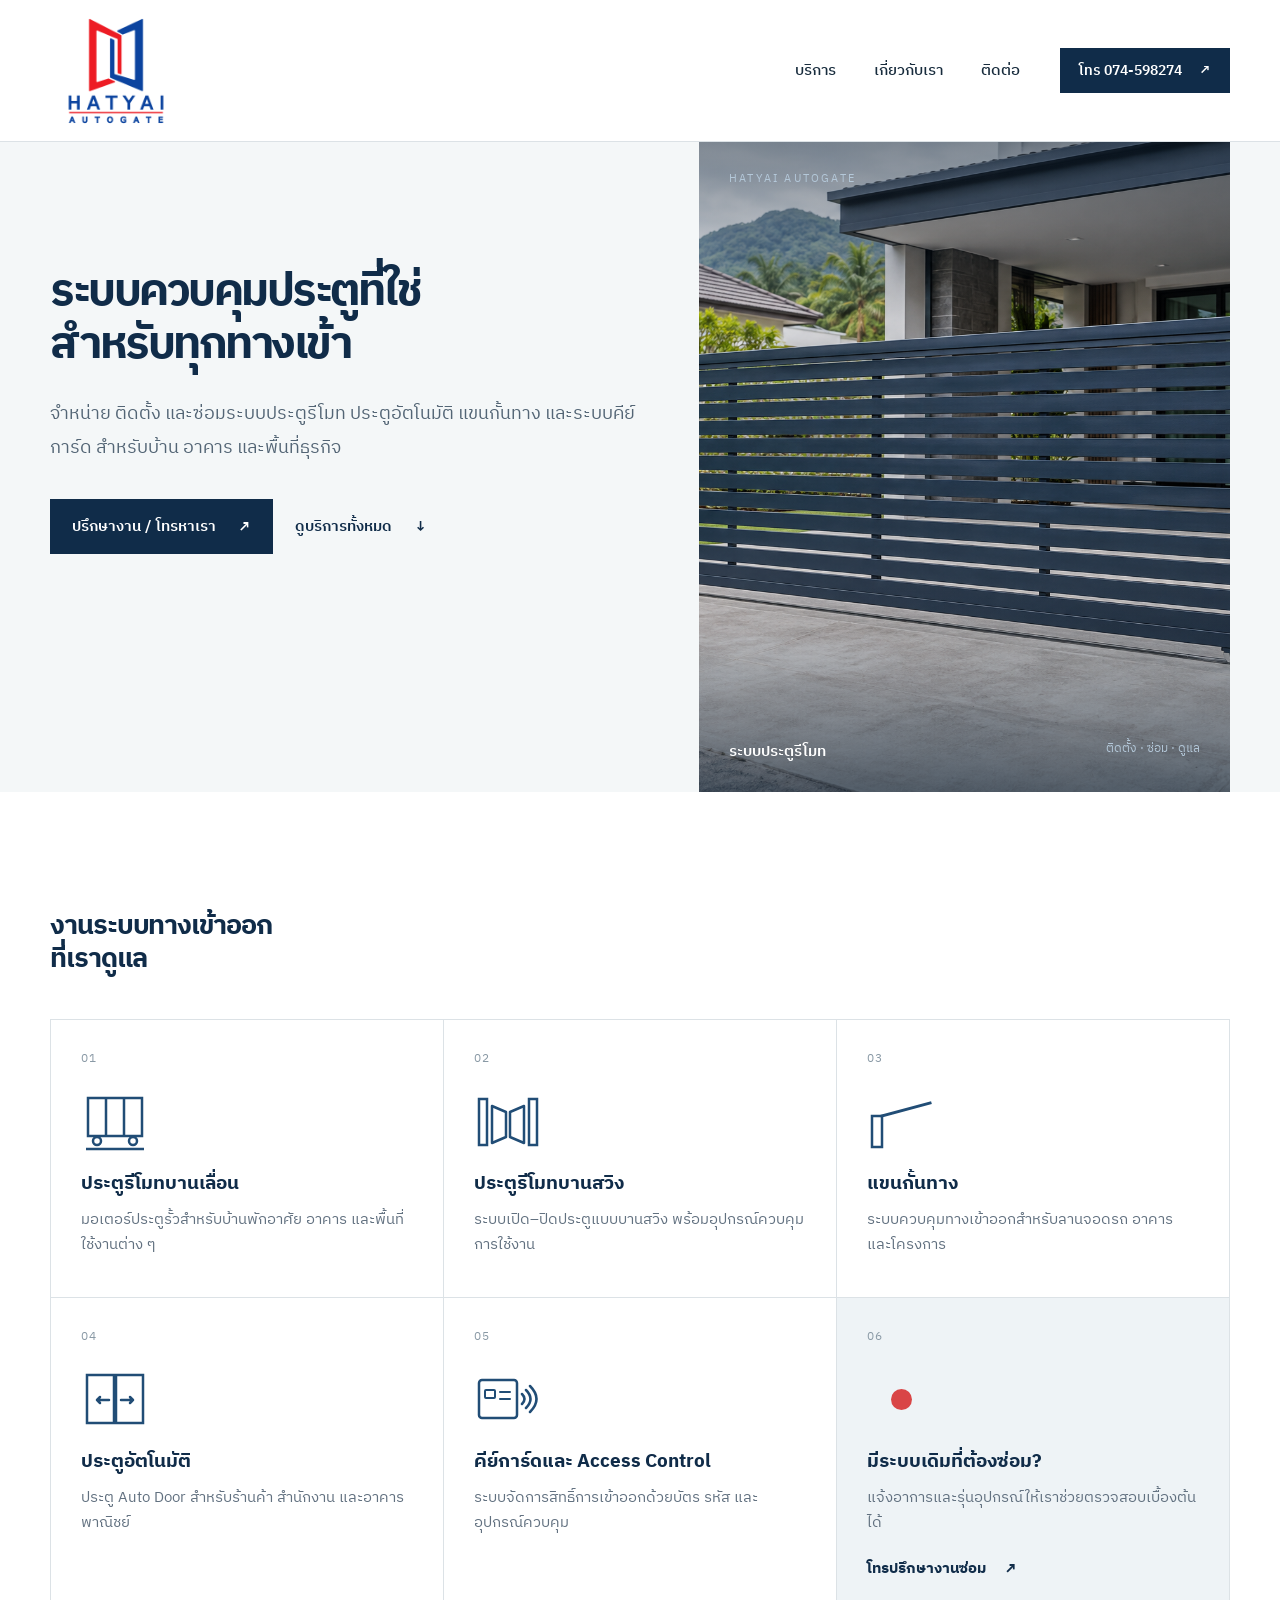
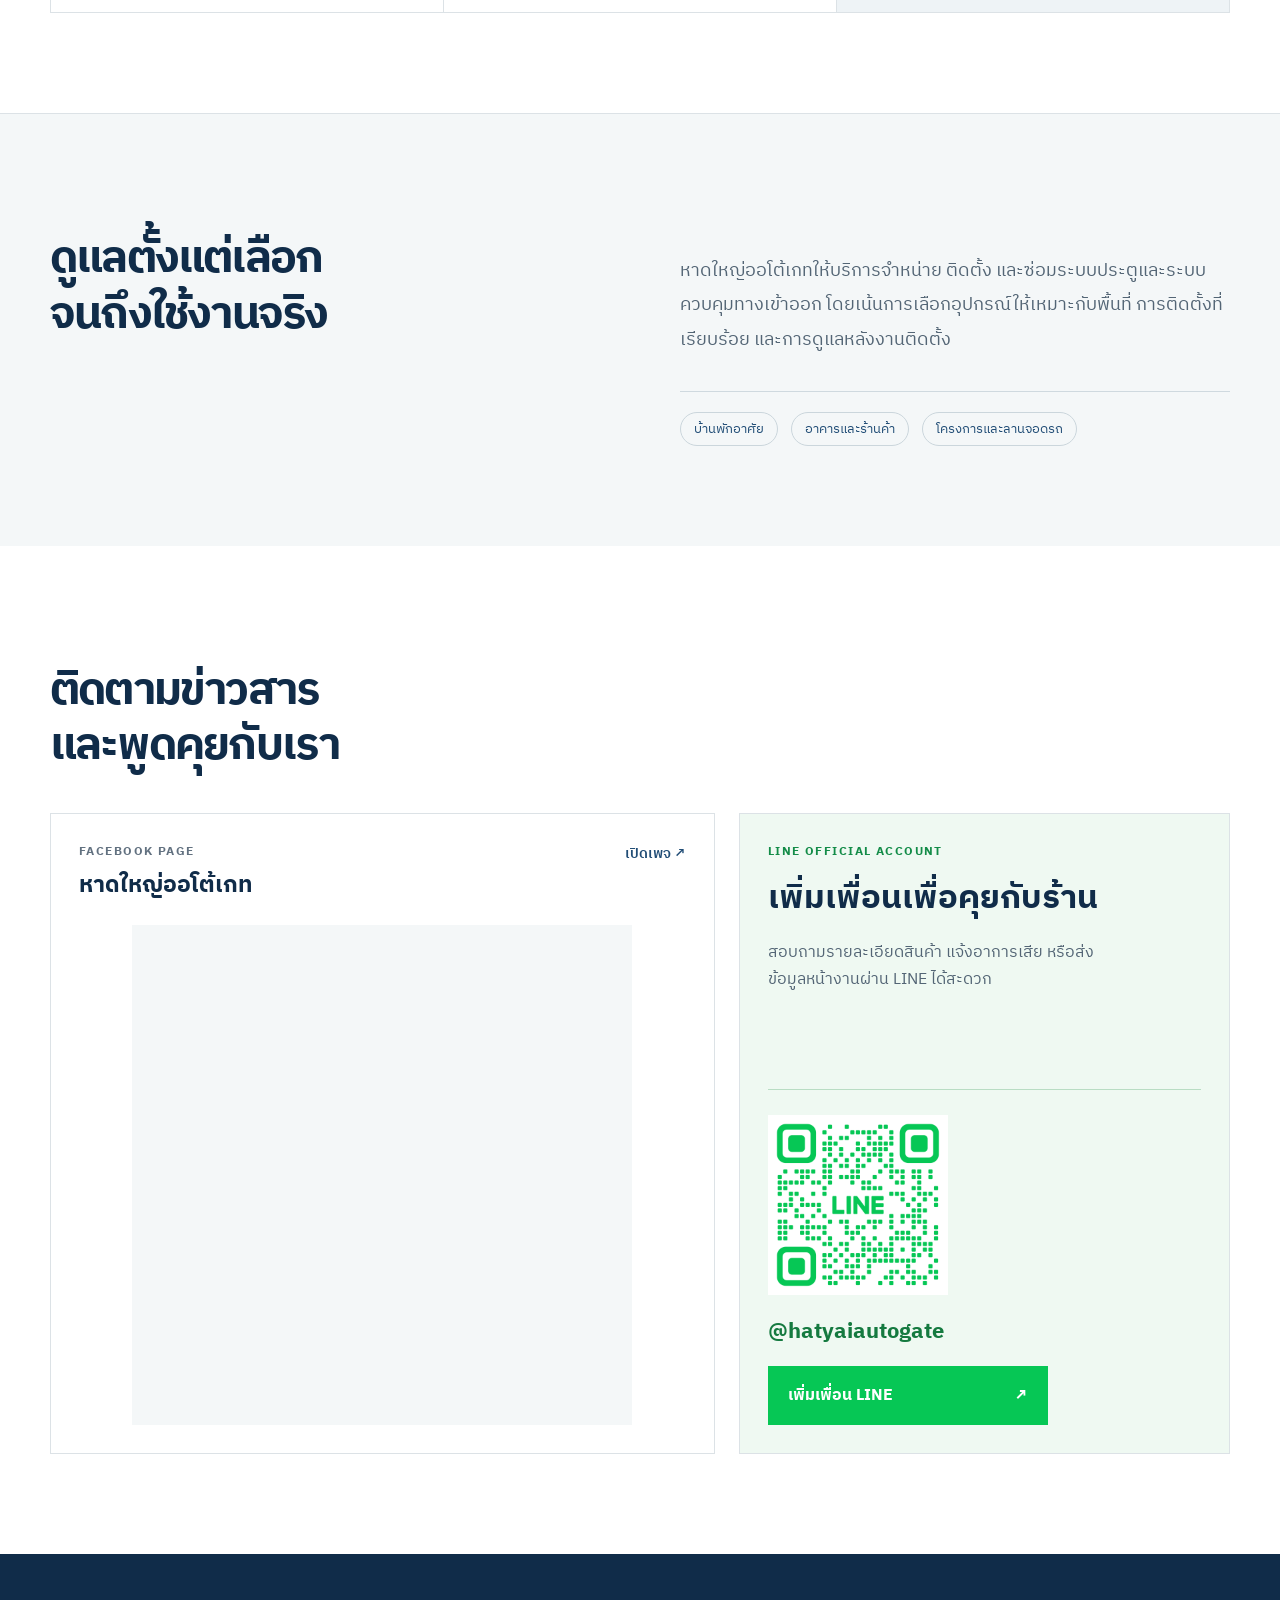
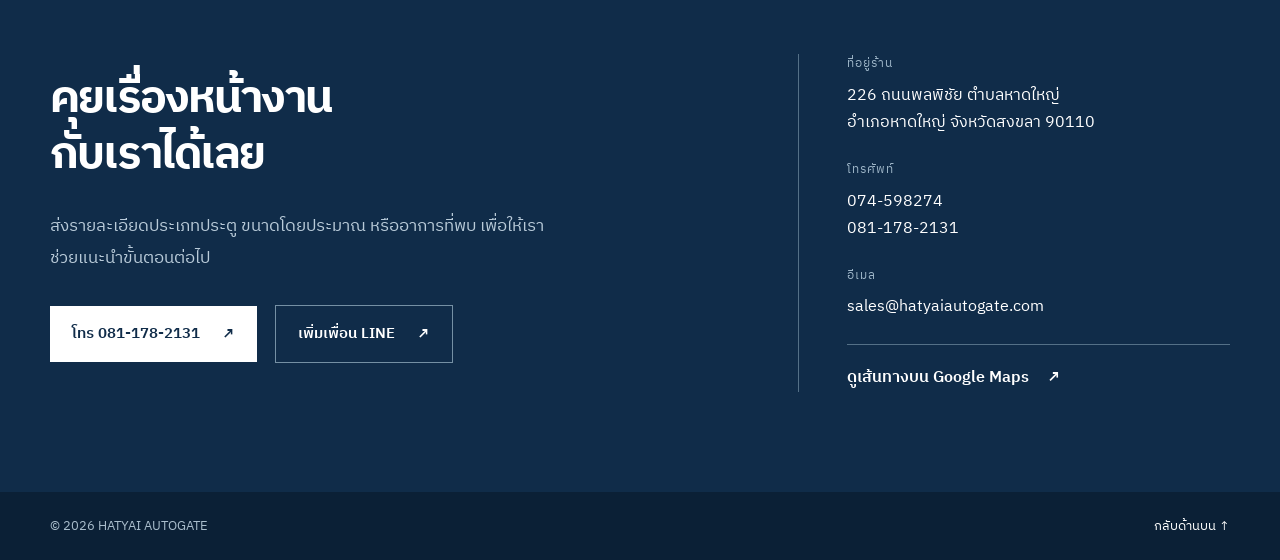
==== commit 97792e9c: "Version 4: update content, LINE QR, and contact details" ====
--- a/index.html
+++ b/index.html
@@ -24,7 +24,7 @@
         <a href="#about">เกี่ยวกับเรา</a>
         <a href="#contact">ติดต่อ</a>
       </nav>
-      <a class="header-call" href="tel:+66811782131">โทร 081-178-2131 <span aria-hidden="true">↗</span></a>
+      <a class="header-call" href="tel:+6674598274">โทร 074-598274 <span aria-hidden="true">↗</span></a>
     </div>
   </header>
 
@@ -42,7 +42,7 @@
 
         </div>
         <div class="hero-panel" aria-label="ประเภทงานที่ให้บริการ">
-          <div class="panel-top"><span>HATYAI AUTOGATE</span><span>01 / 04</span></div>
+          <div class="panel-top"><span>HATYAI AUTOGATE</span></div>
           <img class="hero-photo" src="assets/sliding-gate.png" alt="ภาพประกอบประตูรั้วบานเลื่อนอัตโนมัติ" width="1536" height="1024">
           <div class="panel-bottom"><span>ระบบประตูรีโมท</span><span>ติดตั้ง · ซ่อม · ดูแล</span></div>
         </div>
@@ -53,7 +53,7 @@
       <div class="container">
         <div class="section-heading">
           <div><h2 id="services-title">งานระบบทางเข้าออก<br>ที่เราดูแล</h2></div>
-          <p>เลือกประเภทงานที่ต้องการ แล้วติดต่อเราเพื่อพูดคุยรายละเอียดหน้างานและแนวทางติดตั้งที่เหมาะสม</p>
+          
         </div>
         <div class="service-grid">
           <article class="service-card"><span class="service-number">01</span><div class="service-icon icon-slide" aria-hidden="true"><svg viewBox="0 0 68 66" fill="none"><rect x="7" y="10" width="54" height="38" stroke="currentColor" stroke-width="2.5"/><path d="M25 10v38M43 10v38" stroke="currentColor" stroke-width="2.5"/><circle cx="16" cy="53" r="4" stroke="currentColor" stroke-width="2.5"/><circle cx="52" cy="53" r="4" stroke="currentColor" stroke-width="2.5"/><path d="M5 61h58" stroke="currentColor" stroke-width="2.5"/></svg></div><h3>ประตูรีโมทบานเลื่อน</h3><p>มอเตอร์ประตูรั้วสำหรับบ้านพักอาศัย อาคาร และพื้นที่ใช้งานต่าง ๆ</p></article>
@@ -75,7 +75,7 @@
 
     <section class="social section" id="social" aria-labelledby="social-title">
       <div class="container">
-        <div class="section-heading social-heading"><div><h2 id="social-title">ติดตามข่าวสาร<br>และพูดคุยกับเรา</h2></div><p>ดูอัปเดตจาก Facebook Page หรือเพิ่มเพื่อน LINE เพื่อสอบถามงานติดตั้งและงานซ่อม</p></div>
+        <div class="section-heading social-heading"><div><h2 id="social-title">ติดตามข่าวสาร<br>และพูดคุยกับเรา</h2></div></div>
         <div class="social-grid">
           <div class="social-card facebook-card">
             <div class="social-card-head"><div><span class="social-label">FACEBOOK PAGE</span><h3>หาดใหญ่ออโต้เกท</h3></div><a href="https://www.facebook.com/hatyaiautogate/" target="_blank" rel="noopener noreferrer">เปิดเพจ <span aria-hidden="true">↗</span></a></div>
@@ -83,7 +83,7 @@
           </div>
           <div class="social-card line-card">
             <div><span class="social-label">LINE OFFICIAL ACCOUNT</span><h3>เพิ่มเพื่อนเพื่อคุยกับร้าน</h3><p>สอบถามรายละเอียดสินค้า แจ้งอาการเสีย หรือส่งข้อมูลหน้างานผ่าน LINE ได้สะดวก</p></div>
-            <div class="line-card-bottom"><span class="line-id">@hatyaiautogate</span><a class="line-add" href="https://line.me/R/ti/p/%40hatyaiautogate" target="_blank" rel="noopener noreferrer">เพิ่มเพื่อน LINE <span aria-hidden="true">↗</span></a></div>
+            <div class="line-card-bottom"><img class="line-qr" src="assets/QR_hatyaiautogate_official.png" alt="QR Code เพิ่มเพื่อน LINE Official @hatyaiautogate" width="180" height="180" loading="lazy"><span class="line-id">@hatyaiautogate</span><a class="line-add" href="https://line.me/R/ti/p/%40hatyaiautogate" target="_blank" rel="noopener noreferrer">เพิ่มเพื่อน LINE <span aria-hidden="true">↗</span></a></div>
           </div>
         </div>
       </div>
@@ -96,7 +96,7 @@
       </div>
     </section>
   </main>
-  <footer class="site-footer"><div class="container footer-inner"><span>© <span id="year">2026</span> HATYAI AUTOGATE</span><span>ประตูและระบบเข้าออก · หาดใหญ่ สงขลา</span><a href="#top">กลับด้านบน ↑</a></div></footer>
+  <footer class="site-footer"><div class="container footer-inner"><span>© <span id="year">2026</span> HATYAI AUTOGATE</span><a href="#top">กลับด้านบน ↑</a></div></footer>
   <script src="script.js"></script>
 </body>
 </html>
--- a/styles.css
+++ b/styles.css
@@ -19,3 +19,7 @@
 .icon-rfid svg{display:block;width:68px;height:66px;color:var(--blue)}
 
 .icon-repair::before{width:21px;height:21px;left:23.5px;top:22.5px;border-radius:50%;background:var(--red)}
+
+#services-title{font-size:clamp(20.4px,2.1vw,31.2px)}
+
+.line-qr{display:block;width:min(180px,100%);height:auto;margin:0 0 18px}
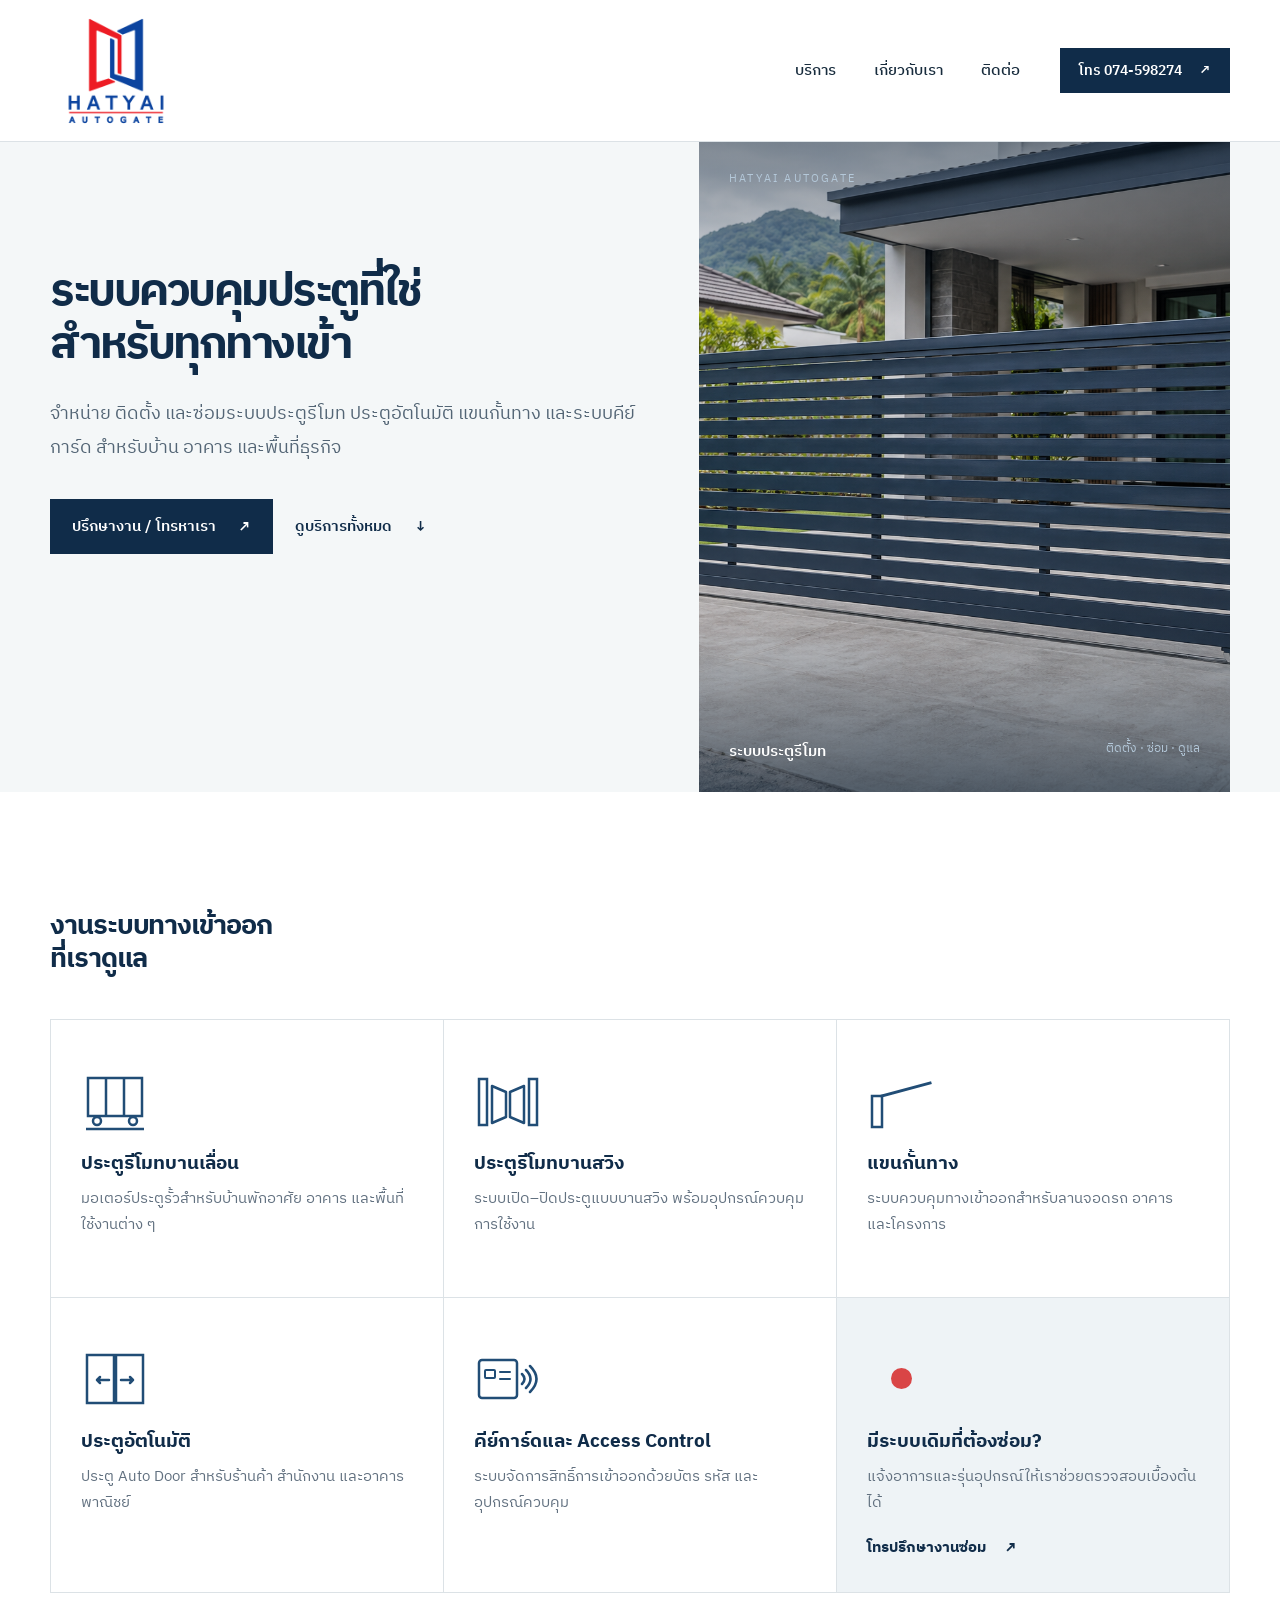
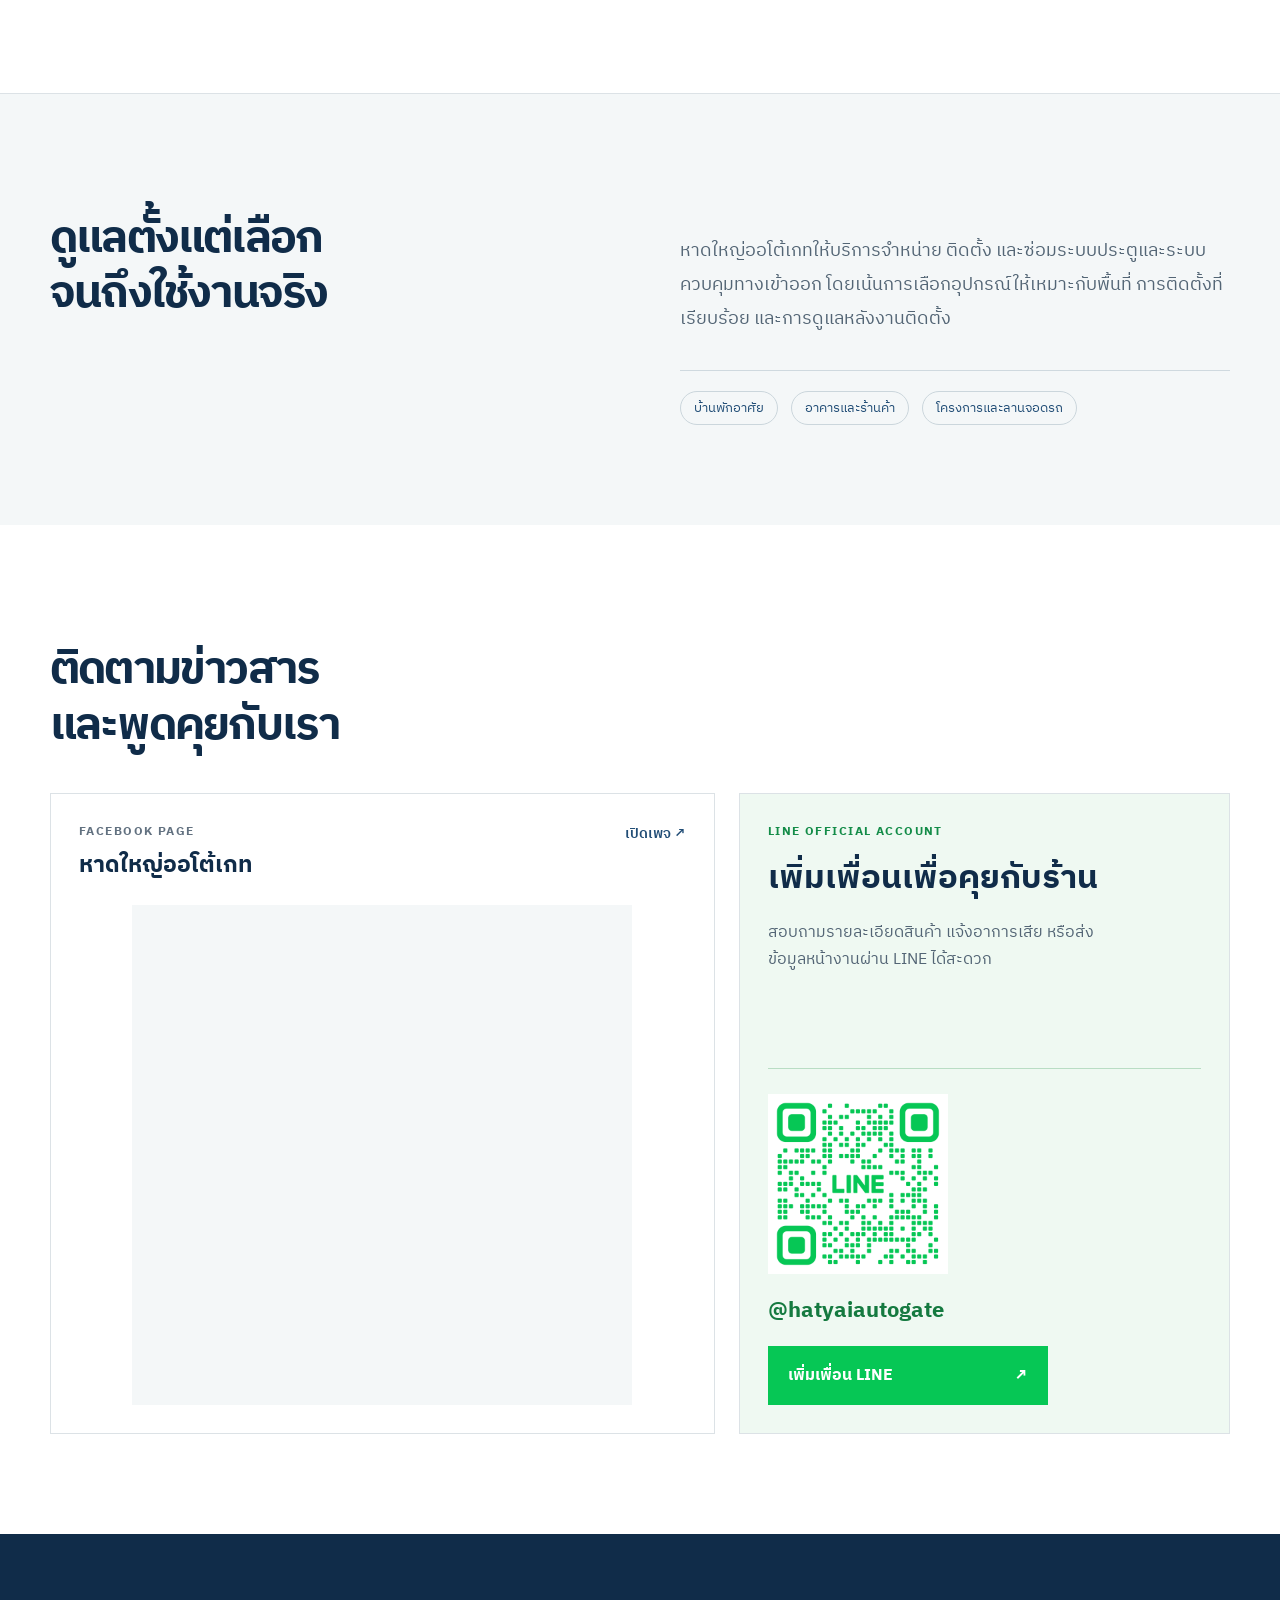
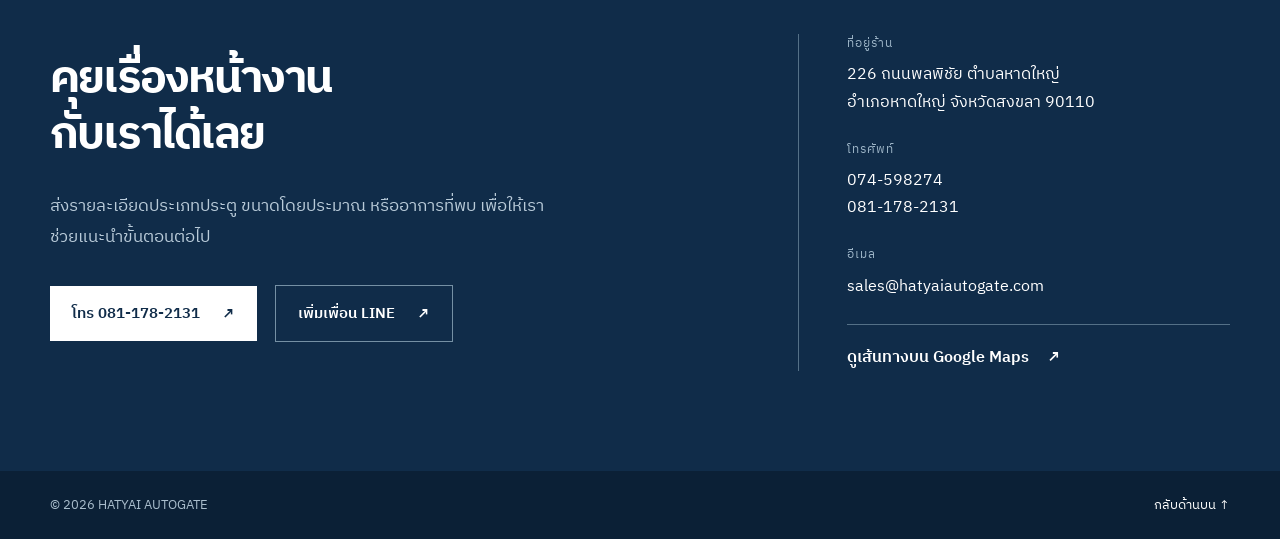
==== commit eeb0c55e: "Version 5: add responsive product catalog pages" ====
--- a/index.html
+++ b/index.html
@@ -10,7 +10,7 @@
   <link rel="preconnect" href="https://fonts.googleapis.com">
   <link rel="preconnect" href="https://fonts.gstatic.com" crossorigin>
   <link href="https://fonts.googleapis.com/css2?family=IBM+Plex+Sans+Thai:wght@400;500;600;700&display=swap" rel="stylesheet">
-  <link rel="stylesheet" href="styles.css">
+  <link rel="stylesheet" href="styles.css?v=5">
 </head>
 <body>
   <a class="skip-link" href="#main">ข้ามไปยังเนื้อหา</a>
@@ -56,12 +56,12 @@
           
         </div>
         <div class="service-grid">
-          <article class="service-card"><span class="service-number">01</span><div class="service-icon icon-slide" aria-hidden="true"><svg viewBox="0 0 68 66" fill="none"><rect x="7" y="10" width="54" height="38" stroke="currentColor" stroke-width="2.5"/><path d="M25 10v38M43 10v38" stroke="currentColor" stroke-width="2.5"/><circle cx="16" cy="53" r="4" stroke="currentColor" stroke-width="2.5"/><circle cx="52" cy="53" r="4" stroke="currentColor" stroke-width="2.5"/><path d="M5 61h58" stroke="currentColor" stroke-width="2.5"/></svg></div><h3>ประตูรีโมทบานเลื่อน</h3><p>มอเตอร์ประตูรั้วสำหรับบ้านพักอาศัย อาคาร และพื้นที่ใช้งานต่าง ๆ</p></article>
-          <article class="service-card"><span class="service-number">02</span><div class="service-icon icon-swing" aria-hidden="true"><svg viewBox="0 0 68 66" fill="none"><rect x="5" y="11" width="8" height="46" stroke="currentColor" stroke-width="2.5"/><rect x="55" y="11" width="8" height="46" stroke="currentColor" stroke-width="2.5"/><path d="M18 18 32 24v25l-14 6V18ZM50 18 36 24v25l14 6V18Z" stroke="currentColor" stroke-width="2.5" stroke-linejoin="round"/></svg></div><h3>ประตูรีโมทบานสวิง</h3><p>ระบบเปิด–ปิดประตูแบบบานสวิง พร้อมอุปกรณ์ควบคุมการใช้งาน</p></article>
-          <article class="service-card"><span class="service-number">03</span><div class="service-icon icon-barrier" aria-hidden="true"><svg viewBox="0 0 68 66" fill="none"><rect x="5" y="28" width="10" height="31" stroke="currentColor" stroke-width="2.5"/><path d="M15 28 63 15" stroke="currentColor" stroke-width="3" stroke-linecap="square"/></svg></div><h3>แขนกั้นทาง</h3><p>ระบบควบคุมทางเข้าออกสำหรับลานจอดรถ อาคาร และโครงการ</p></article>
-          <article class="service-card"><span class="service-number">04</span><div class="service-icon icon-door" aria-hidden="true"><svg viewBox="0 0 68 66" fill="none"><rect x="6" y="9" width="56" height="48" stroke="currentColor" stroke-width="2.5"/><path d="M34 9v48" stroke="currentColor" stroke-width="4.5"/><path d="M28 34H16m0 0 3-3m-3 3 3 3M40 34h12m0 0-3-3m3 3-3 3" stroke="currentColor" stroke-width="2.5" stroke-linecap="round" stroke-linejoin="round"/></svg></div><h3>ประตูอัตโนมัติ</h3><p>ประตู Auto Door สำหรับร้านค้า สำนักงาน และอาคารพาณิชย์</p></article>
-          <article class="service-card"><span class="service-number">05</span><div class="service-icon icon-rfid" aria-hidden="true"><svg viewBox="0 0 68 66" fill="none"><rect x="5" y="14" width="38" height="38" rx="3" stroke="currentColor" stroke-width="2.5"/><rect x="11" y="24" width="10" height="8" rx="1" stroke="currentColor" stroke-width="2"/><path d="M26 26h10M26 33h10" stroke="currentColor" stroke-width="2" stroke-linecap="round"/><path d="M48 28q5 5 0 10M52 24q9 9 0 18M56 20q13 13 0 26" stroke="currentColor" stroke-width="2.5" stroke-linecap="round"/></svg></div><h3>คีย์การ์ดและ Access Control</h3><p>ระบบจัดการสิทธิ์การเข้าออกด้วยบัตร รหัส และอุปกรณ์ควบคุม</p></article>
-          <article class="service-card service-card-feature"><span class="service-number">06</span><div class="service-icon icon-repair" aria-hidden="true"></div><h3>มีระบบเดิมที่ต้องซ่อม?</h3><p>แจ้งอาการและรุ่นอุปกรณ์ให้เราช่วยตรวจสอบเบื้องต้นได้</p><a href="tel:+66811782131">โทรปรึกษางานซ่อม <span aria-hidden="true">↗</span></a></article>
+          <a class="service-card service-link" href="products.html?category=sliding" aria-label="ดูสินค้า ประตูรีโมทบานเลื่อน"><div class="service-icon icon-slide" aria-hidden="true"><svg viewBox="0 0 68 66" fill="none"><rect x="7" y="10" width="54" height="38" stroke="currentColor" stroke-width="2.5"/><path d="M25 10v38M43 10v38" stroke="currentColor" stroke-width="2.5"/><circle cx="16" cy="53" r="4" stroke="currentColor" stroke-width="2.5"/><circle cx="52" cy="53" r="4" stroke="currentColor" stroke-width="2.5"/><path d="M5 61h58" stroke="currentColor" stroke-width="2.5"/></svg></div><h3>ประตูรีโมทบานเลื่อน</h3><p>มอเตอร์ประตูรั้วสำหรับบ้านพักอาศัย อาคาร และพื้นที่ใช้งานต่าง ๆ</p></a>
+          <a class="service-card service-link" href="products.html?category=swing" aria-label="ดูสินค้า ประตูรีโมทบานสวิง"><div class="service-icon icon-swing" aria-hidden="true"><svg viewBox="0 0 68 66" fill="none"><rect x="5" y="11" width="8" height="46" stroke="currentColor" stroke-width="2.5"/><rect x="55" y="11" width="8" height="46" stroke="currentColor" stroke-width="2.5"/><path d="M18 18 32 24v25l-14 6V18ZM50 18 36 24v25l14 6V18Z" stroke="currentColor" stroke-width="2.5" stroke-linejoin="round"/></svg></div><h3>ประตูรีโมทบานสวิง</h3><p>ระบบเปิด–ปิดประตูแบบบานสวิง พร้อมอุปกรณ์ควบคุมการใช้งาน</p></a>
+          <a class="service-card service-link" href="products.html?category=barrier" aria-label="ดูสินค้า แขนกั้นทาง"><div class="service-icon icon-barrier" aria-hidden="true"><svg viewBox="0 0 68 66" fill="none"><rect x="5" y="28" width="10" height="31" stroke="currentColor" stroke-width="2.5"/><path d="M15 28 63 15" stroke="currentColor" stroke-width="3" stroke-linecap="square"/></svg></div><h3>แขนกั้นทาง</h3><p>ระบบควบคุมทางเข้าออกสำหรับลานจอดรถ อาคาร และโครงการ</p></a>
+          <a class="service-card service-link" href="products.html?category=autodoor" aria-label="ดูสินค้า ประตูอัตโนมัติ"><div class="service-icon icon-door" aria-hidden="true"><svg viewBox="0 0 68 66" fill="none"><rect x="6" y="9" width="56" height="48" stroke="currentColor" stroke-width="2.5"/><path d="M34 9v48" stroke="currentColor" stroke-width="4.5"/><path d="M28 34H16m0 0 3-3m-3 3 3 3M40 34h12m0 0-3-3m3 3-3 3" stroke="currentColor" stroke-width="2.5" stroke-linecap="round" stroke-linejoin="round"/></svg></div><h3>ประตูอัตโนมัติ</h3><p>ประตู Auto Door สำหรับร้านค้า สำนักงาน และอาคารพาณิชย์</p></a>
+          <a class="service-card service-link" href="products.html?category=access" aria-label="ดูสินค้า คีย์การ์ดและ Access Control"><div class="service-icon icon-rfid" aria-hidden="true"><svg viewBox="0 0 68 66" fill="none"><rect x="5" y="14" width="38" height="38" rx="3" stroke="currentColor" stroke-width="2.5"/><rect x="11" y="24" width="10" height="8" rx="1" stroke="currentColor" stroke-width="2"/><path d="M26 26h10M26 33h10" stroke="currentColor" stroke-width="2" stroke-linecap="round"/><path d="M48 28q5 5 0 10M52 24q9 9 0 18M56 20q13 13 0 26" stroke="currentColor" stroke-width="2.5" stroke-linecap="round"/></svg></div><h3>คีย์การ์ดและ Access Control</h3><p>ระบบจัดการสิทธิ์การเข้าออกด้วยบัตร รหัส และอุปกรณ์ควบคุม</p></a>
+          <article class="service-card service-card-feature"><div class="service-icon icon-repair" aria-hidden="true"></div><h3>มีระบบเดิมที่ต้องซ่อม?</h3><p>แจ้งอาการและรุ่นอุปกรณ์ให้เราช่วยตรวจสอบเบื้องต้นได้</p><a href="tel:+66811782131">โทรปรึกษางานซ่อม <span aria-hidden="true">↗</span></a></article>
         </div>
       </div>
     </section>
--- a/styles.css
+++ b/styles.css
@@ -23,3 +23,7 @@
 #services-title{font-size:clamp(20.4px,2.1vw,31.2px)}
 
 .line-qr{display:block;width:min(180px,100%);height:auto;margin:0 0 18px}
+
+.service-grid .service-card{transition:background-color .22s ease}.service-grid .service-card:hover{background-color:#dcecf6}.service-grid .service-card-feature:hover{background-color:#d4e5ef}
+
+.service-link{cursor:pointer;position:relative}.service-link:focus-visible{outline:3px solid var(--red);outline-offset:-3px}.service-link:hover 
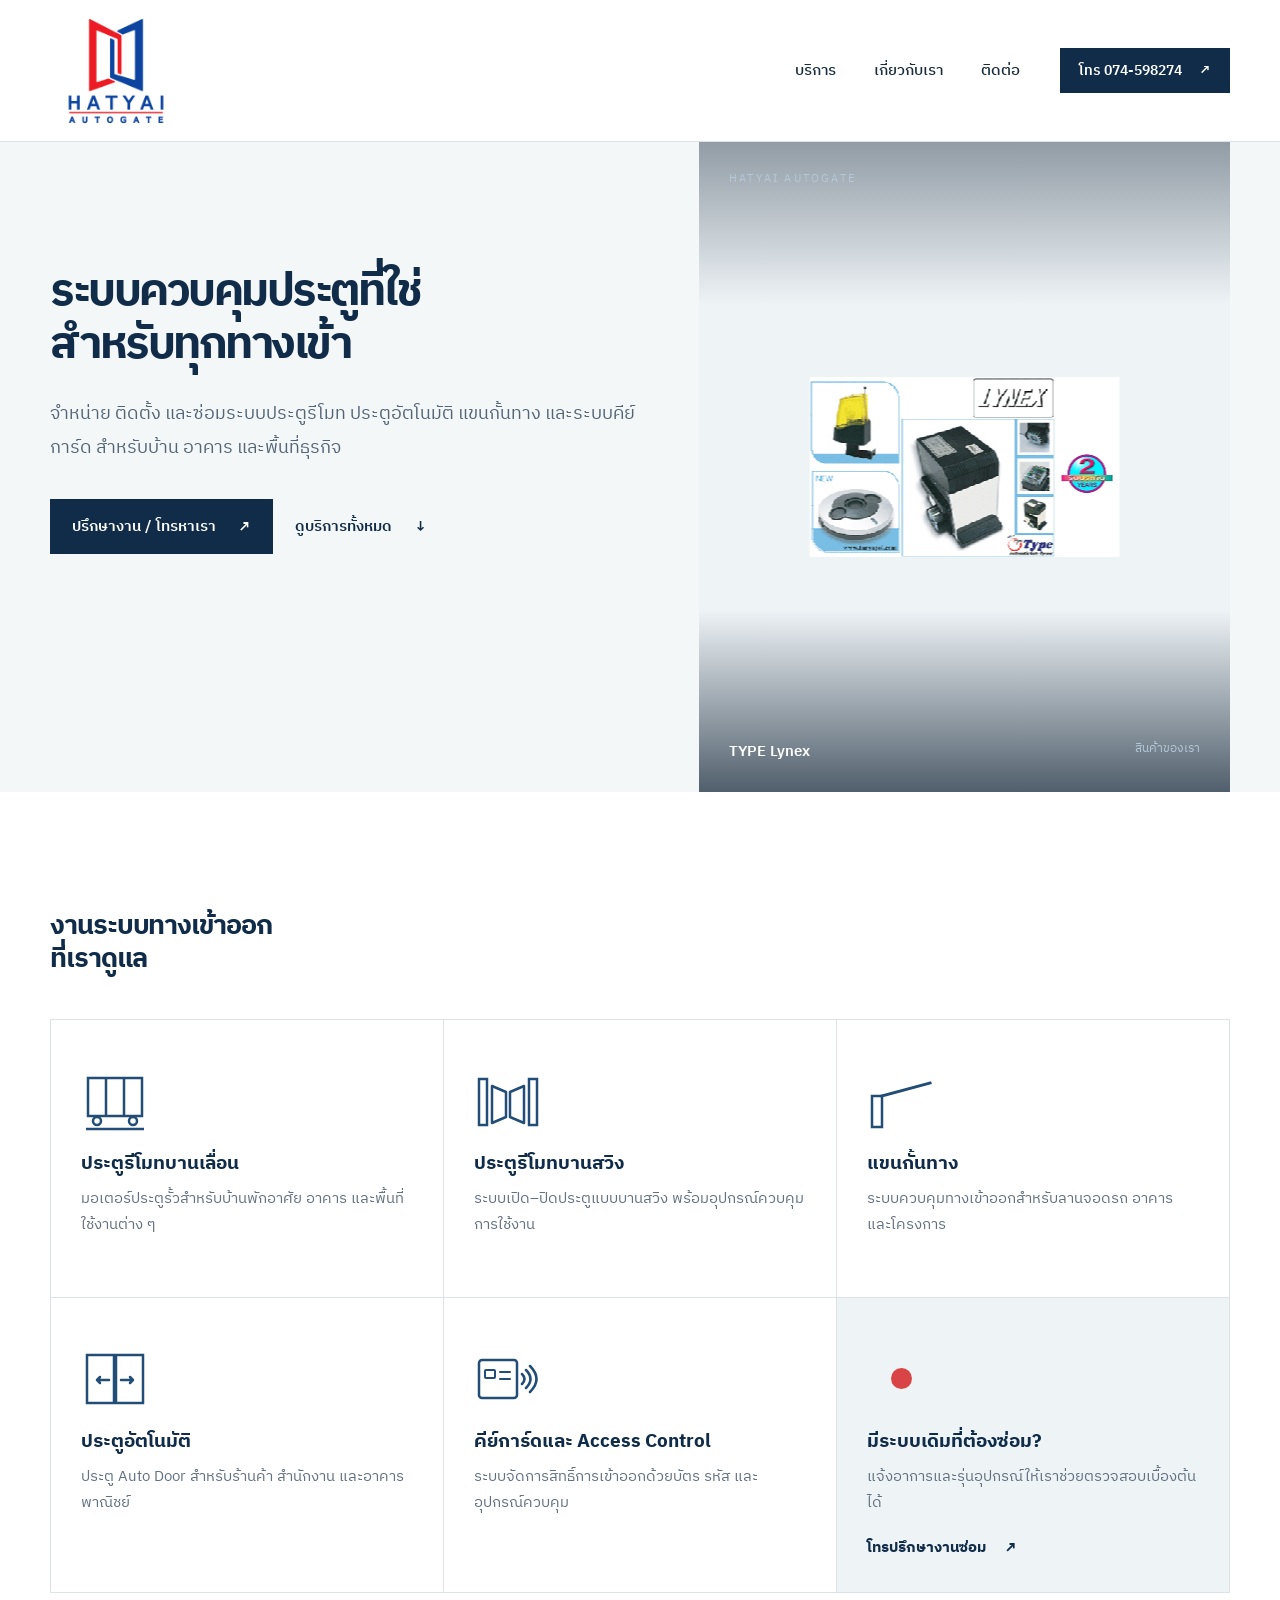
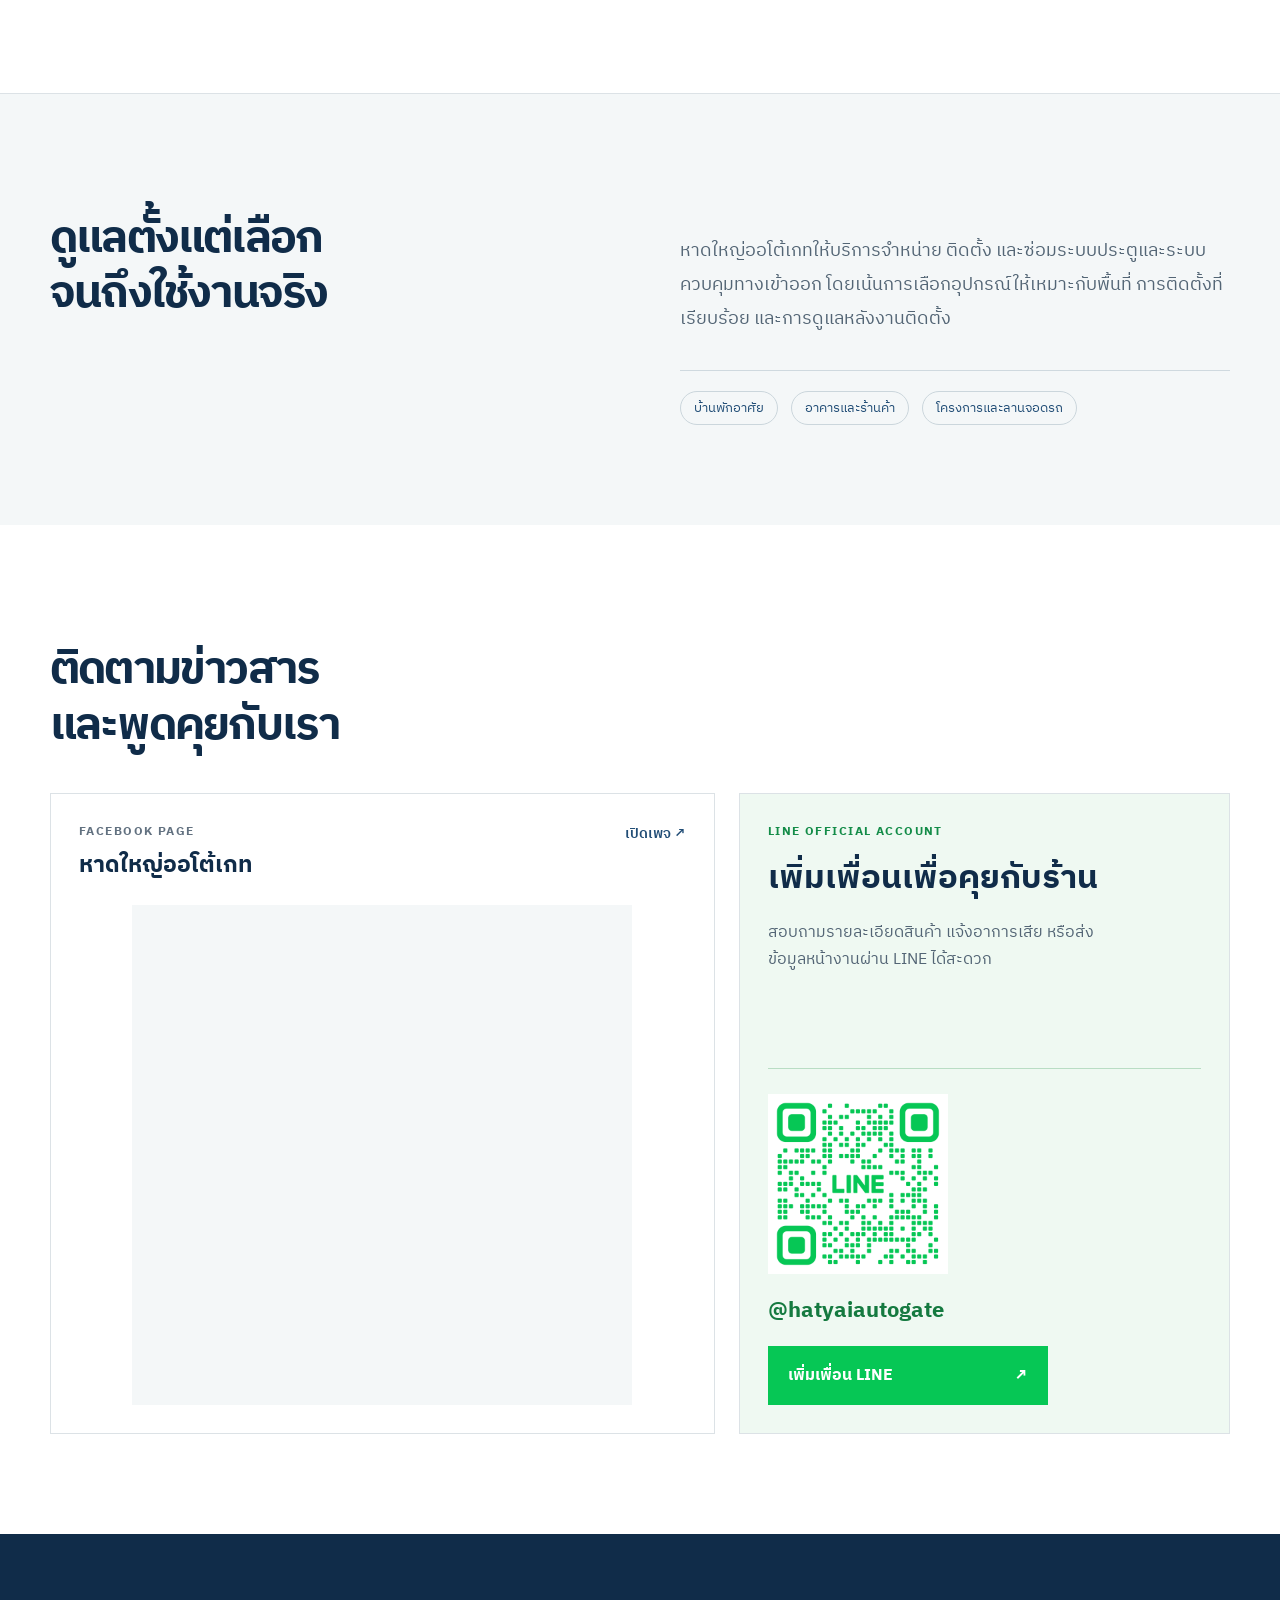
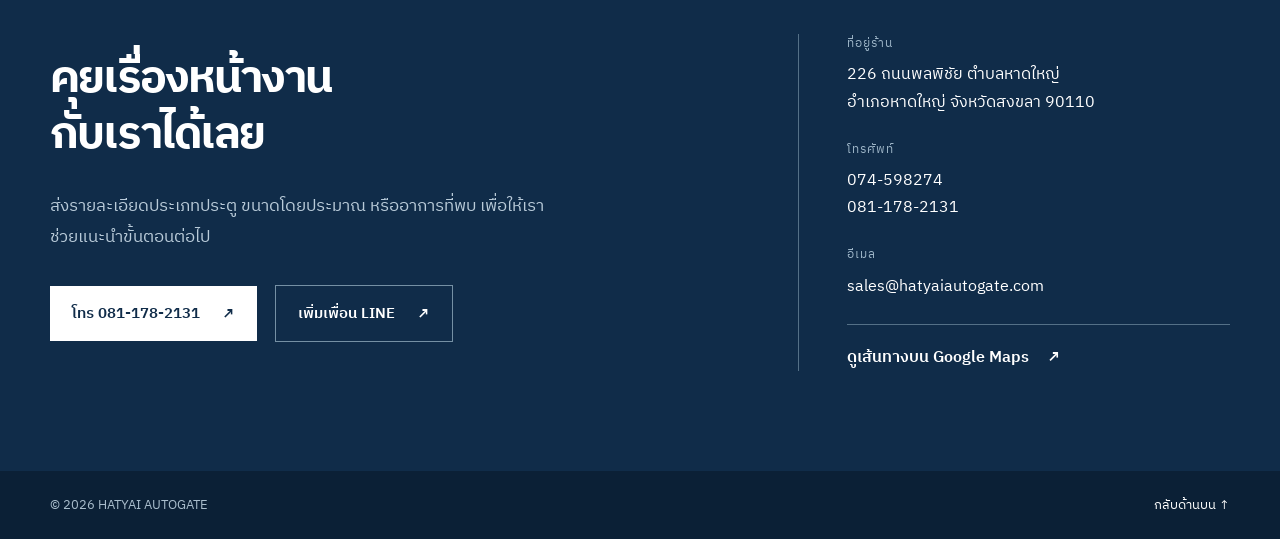
==== commit 0b04e661: "Add synchronized product slideshow to homepage" ====
--- a/index.html
+++ b/index.html
@@ -10,7 +10,7 @@
   <link rel="preconnect" href="https://fonts.googleapis.com">
   <link rel="preconnect" href="https://fonts.gstatic.com" crossorigin>
   <link href="https://fonts.googleapis.com/css2?family=IBM+Plex+Sans+Thai:wght@400;500;600;700&display=swap" rel="stylesheet">
-  <link rel="stylesheet" href="styles.css?v=5">
+  <link rel="stylesheet" href="styles.css?v=7">
 </head>
 <body>
   <a class="skip-link" href="#main">ข้ามไปยังเนื้อหา</a>
@@ -43,8 +43,11 @@
         </div>
         <div class="hero-panel" aria-label="ประเภทงานที่ให้บริการ">
           <div class="panel-top"><span>HATYAI AUTOGATE</span></div>
-          <img class="hero-photo" src="assets/sliding-gate.png" alt="ภาพประกอบประตูรั้วบานเลื่อนอัตโนมัติ" width="1536" height="1024">
-          <div class="panel-bottom"><span>ระบบประตูรีโมท</span><span>ติดตั้ง · ซ่อม · ดูแล</span></div>
+          <div class="hero-product-slideshow" aria-live="off">
+            <img class="hero-photo is-visible" src="assets/products/lynex.png" alt="TYPE Lynex" fetchpriority="high">
+            <img class="hero-photo" src="assets/products/lynex-sim.png" alt="" aria-hidden="true">
+          </div>
+          <div class="panel-bottom"><span id="hero-product-name">TYPE Lynex</span><span>สินค้าของเรา</span></div>
         </div>
       </div>
     </section>
@@ -97,6 +100,6 @@
     </section>
   </main>
   <footer class="site-footer"><div class="container footer-inner"><span>© <span id="year">2026</span> HATYAI AUTOGATE</span><a href="#top">กลับด้านบน ↑</a></div></footer>
-  <script src="script.js"></script>
+  <script src="script.js?v=3"></script>
 </body>
 </html>
--- a/styles.css
+++ b/styles.css
@@ -26,4 +26,13 @@
 
 .service-grid .service-card{transition:background-color .22s ease}.service-grid .service-card:hover{background-color:#dcecf6}.service-grid .service-card-feature:hover{background-color:#d4e5ef}
 
-.service-link{cursor:pointer;position:relative}.service-link:focus-visible{outline:3px solid var(--red);outline-offset:-3px}.service-link:hover 
+.service-link{cursor:pointer;position:relative}.service-link:focus-visible{outline:3px solid var(--red);outline-offset:-3px}
+/* Product slideshow in the home page hero */
+.hero-panel:after{background:linear-gradient(180deg,rgba(6,25,43,.4),transparent 25%,transparent 72%,rgba(6,25,43,.68));pointer-events:none}
+.hero-product-slideshow{position:absolute;inset:0;background:#eef3f6;overflow:hidden}
+.hero-product-slideshow .hero-photo{position:absolute;inset:50% auto auto 50%;width:auto;height:auto;max-width:78%;max-height:66%;padding:0;object-fit:contain;object-position:center;opacity:0;transform:translate(-50%,-50%) scale(.985);transition:opacity 2s ease-in-out,transform 6s ease;z-index:0}
+.hero-product-slideshow .hero-photo.is-visible{opacity:1;transform:translate(-50%,-50%) scale(1)}
+#hero-product-name{transition:opacity .55s ease}
+#hero-product-name.is-changing{opacity:0}
+@media(max-width:700px){.hero-product-slideshow .hero-photo{max-width:82%;max-height:68%}}
+@media(prefers-reduced-motion:reduce){.hero-product-slideshow .hero-photo{transition:none}}
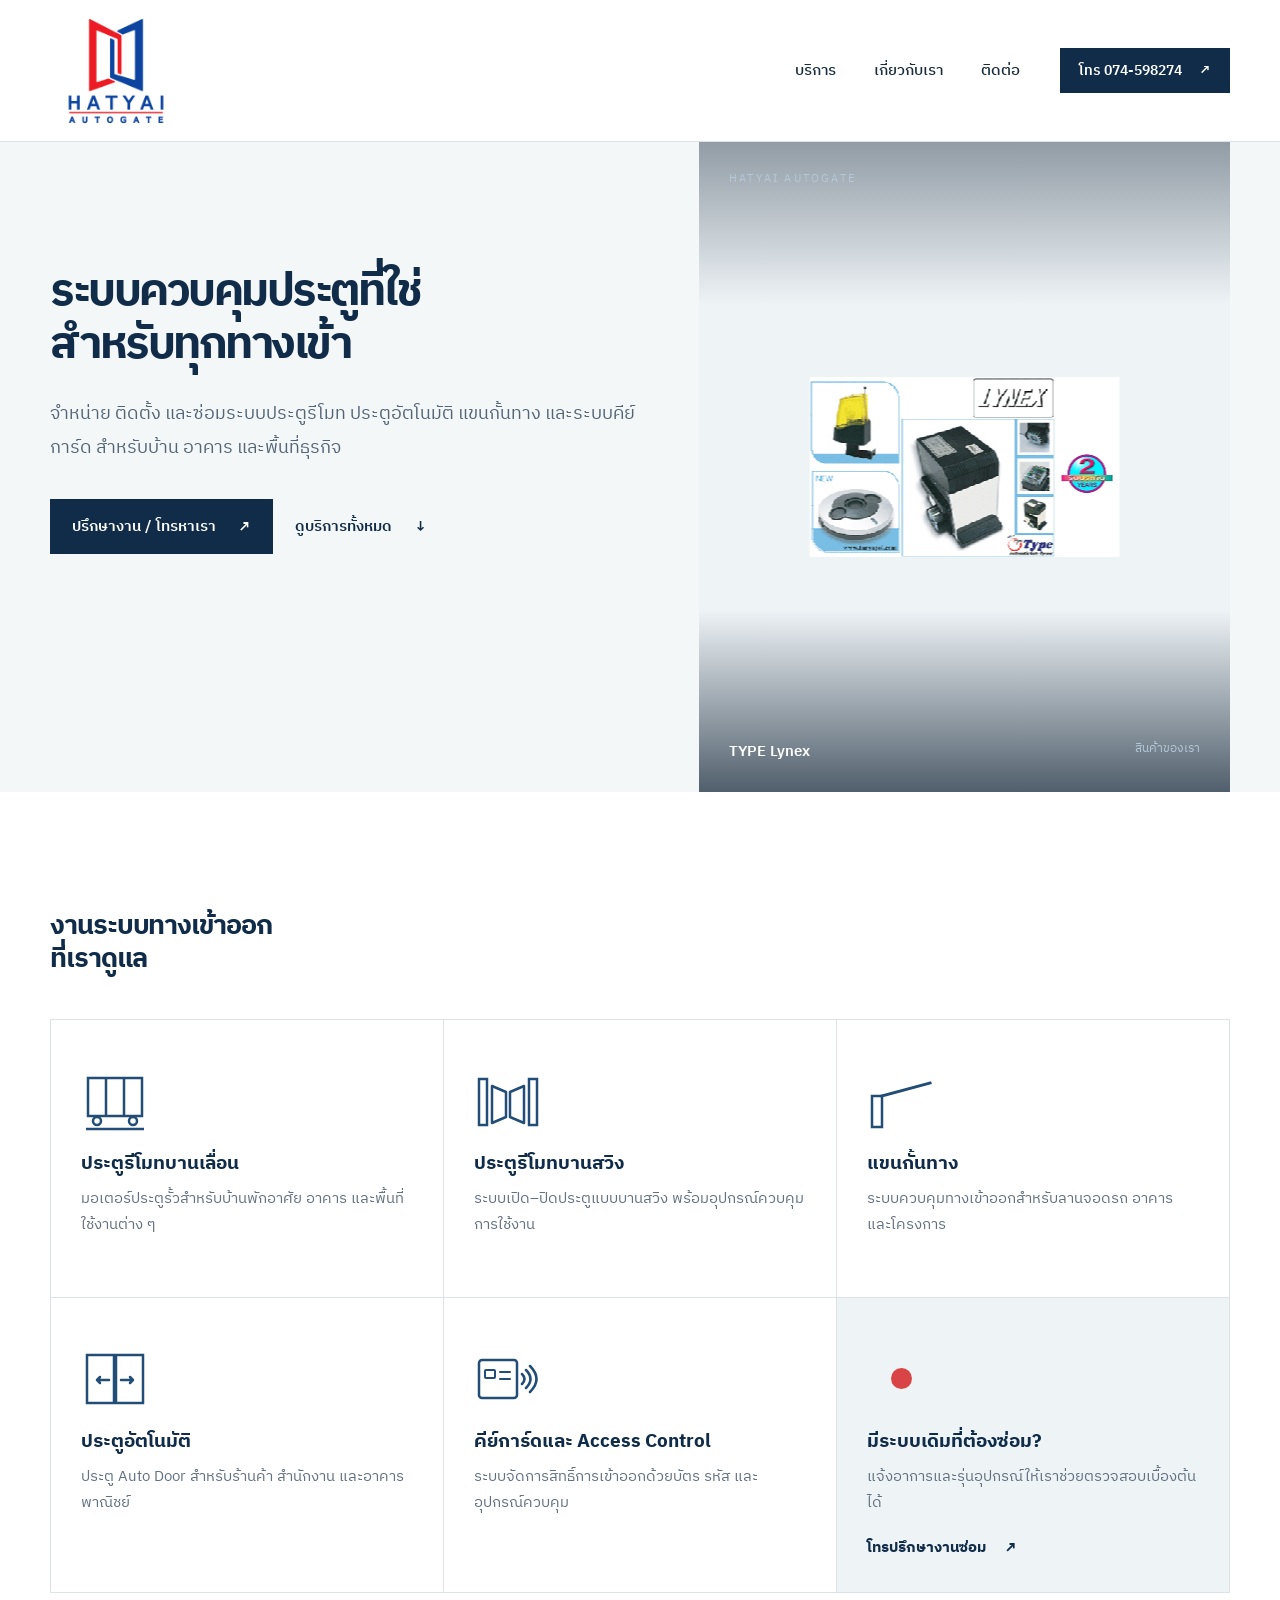
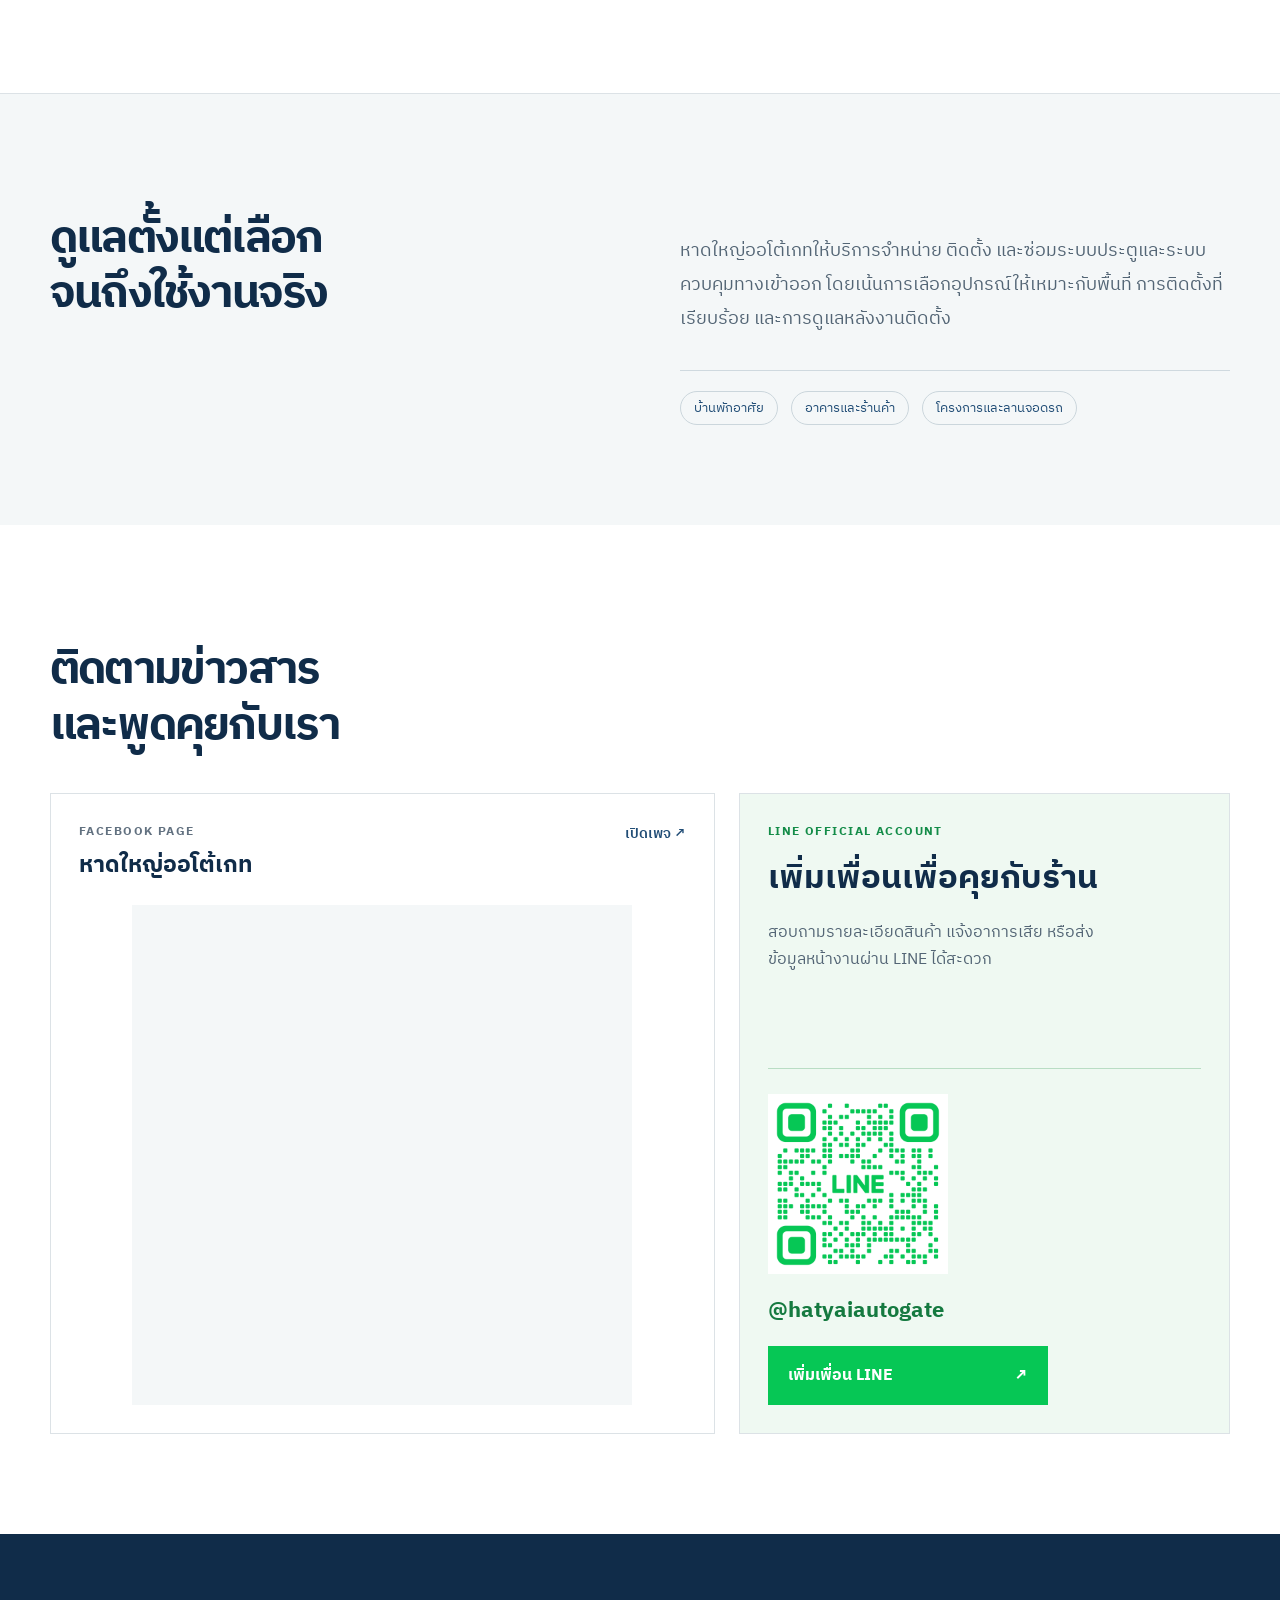
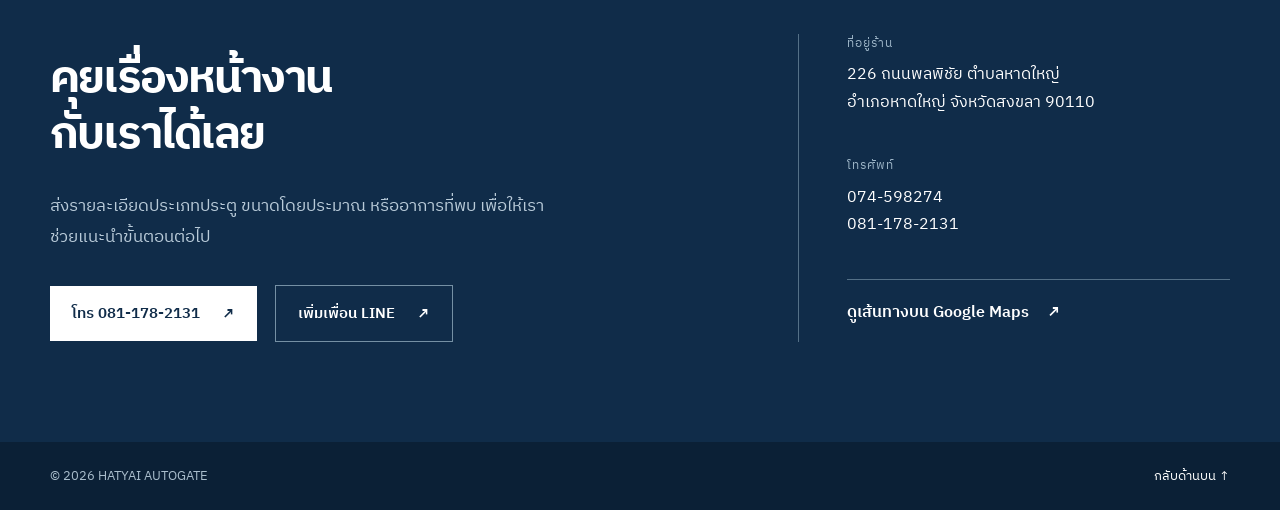
==== commit 3de15b0f: "Remove email from homepage" ====
--- a/index.html
+++ b/index.html
@@ -95,7 +95,7 @@
     <section class="contact section" id="contact" aria-labelledby="contact-title">
       <div class="container contact-grid">
         <div><h2 id="contact-title">คุยเรื่องหน้างาน<br>กับเราได้เลย</h2><p>ส่งรายละเอียดประเภทประตู ขนาดโดยประมาณ หรืออาการที่พบ เพื่อให้เราช่วยแนะนำขั้นตอนต่อไป</p><div class="contact-actions"><a class="button button-light" href="tel:+66811782131">โทร 081-178-2131 <span aria-hidden="true">↗</span></a><a class="button button-outline" href="https://line.me/R/ti/p/%40hatyaiautogate" target="_blank" rel="noopener noreferrer">เพิ่มเพื่อน LINE <span aria-hidden="true">↗</span></a></div></div>
-        <div class="contact-details"><div><span class="detail-label">ที่อยู่ร้าน</span><address>226 ถนนพลพิชัย ตำบลหาดใหญ่<br>อำเภอหาดใหญ่ จังหวัดสงขลา 90110</address></div><div><span class="detail-label">โทรศัพท์</span><a href="tel:+6674598274">074-598274</a><a href="tel:+66811782131">081-178-2131</a></div><div><span class="detail-label">อีเมล</span><a href="mailto:sales@hatyaiautogate.com">sales@hatyaiautogate.com</a></div><a class="map-link" href="https://www.google.com/maps/search/?api=1&query=6.991915%2C100.465043" target="_blank" rel="noopener noreferrer">ดูเส้นทางบน Google Maps <span aria-hidden="true">↗</span></a></div>
+        <div class="contact-details"><div><span class="detail-label">ที่อยู่ร้าน</span><address>226 ถนนพลพิชัย ตำบลหาดใหญ่<br>อำเภอหาดใหญ่ จังหวัดสงขลา 90110</address></div><div><span class="detail-label">โทรศัพท์</span><a href="tel:+6674598274">074-598274</a><a href="tel:+66811782131">081-178-2131</a></div><a class="map-link" href="https://www.google.com/maps/search/?api=1&query=6.991915%2C100.465043" target="_blank" rel="noopener noreferrer">ดูเส้นทางบน Google Maps <span aria-hidden="true">↗</span></a></div>
       </div>
     </section>
   </main>
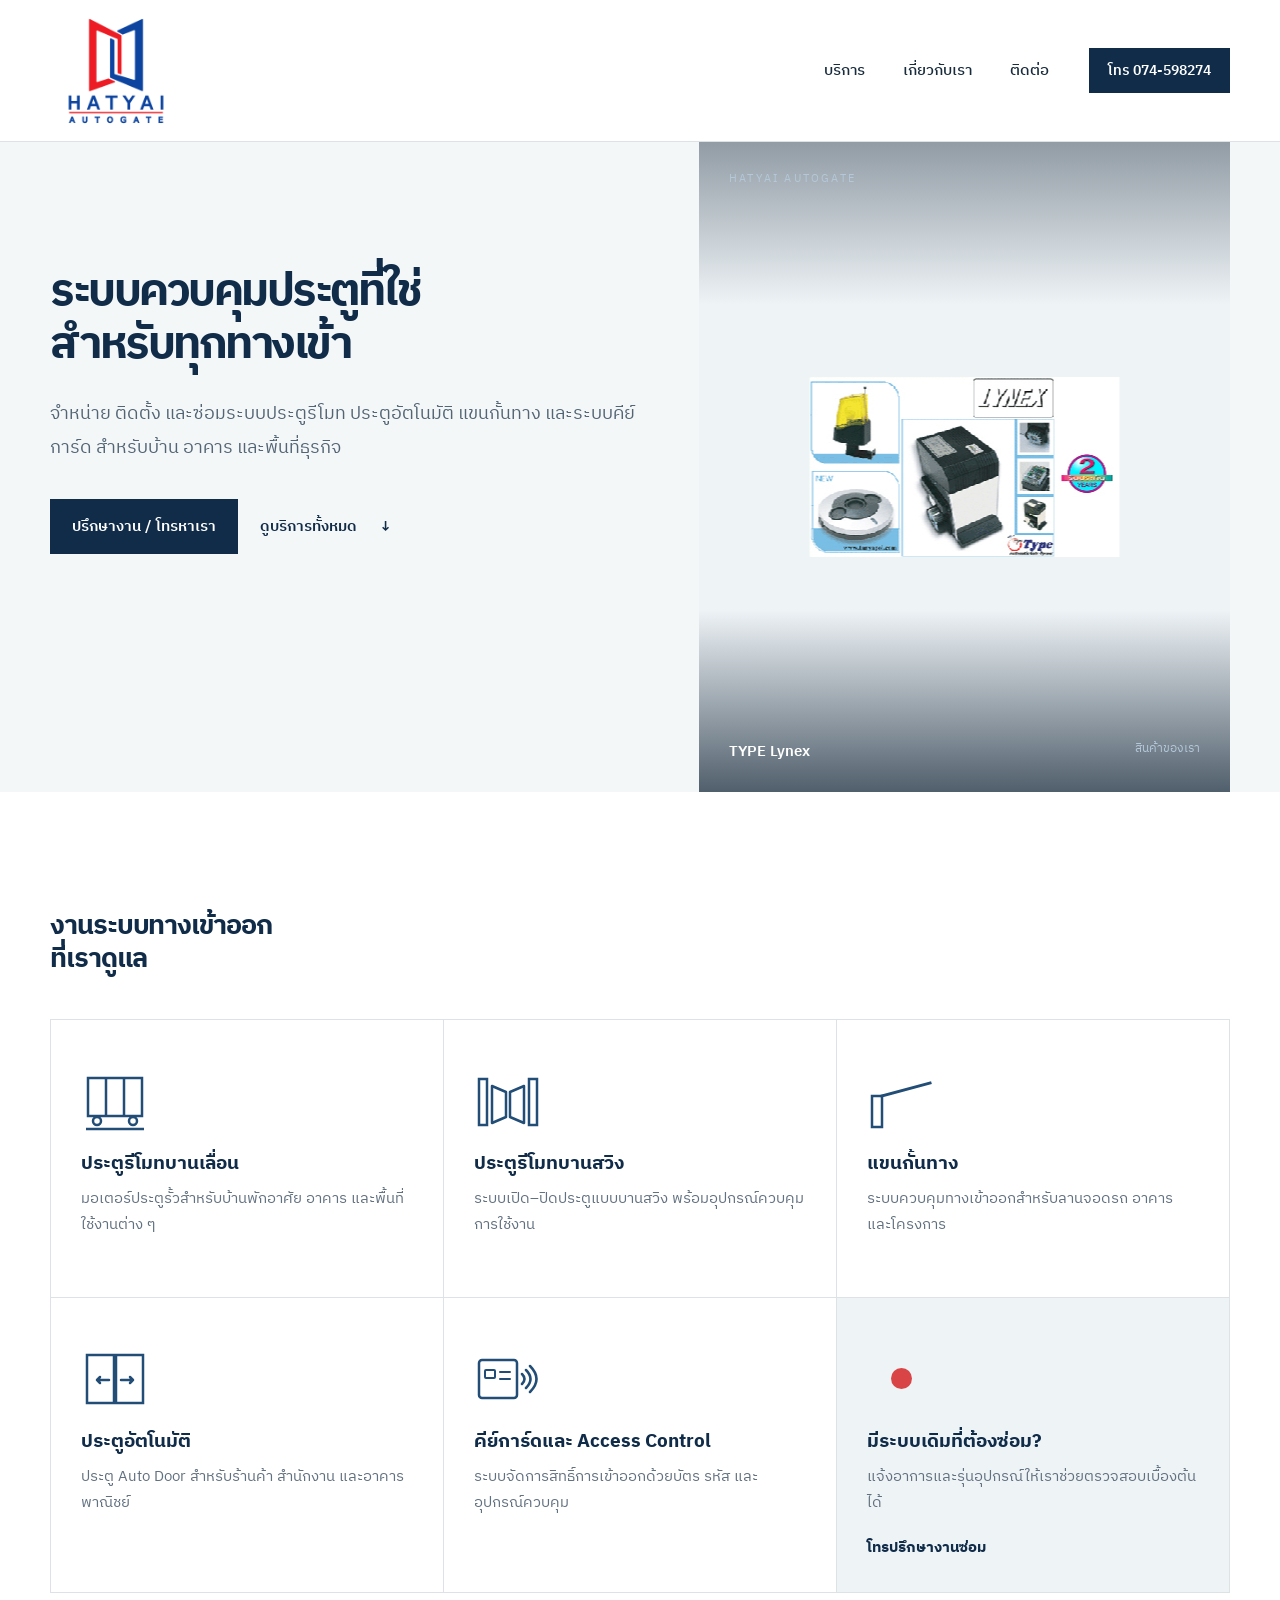
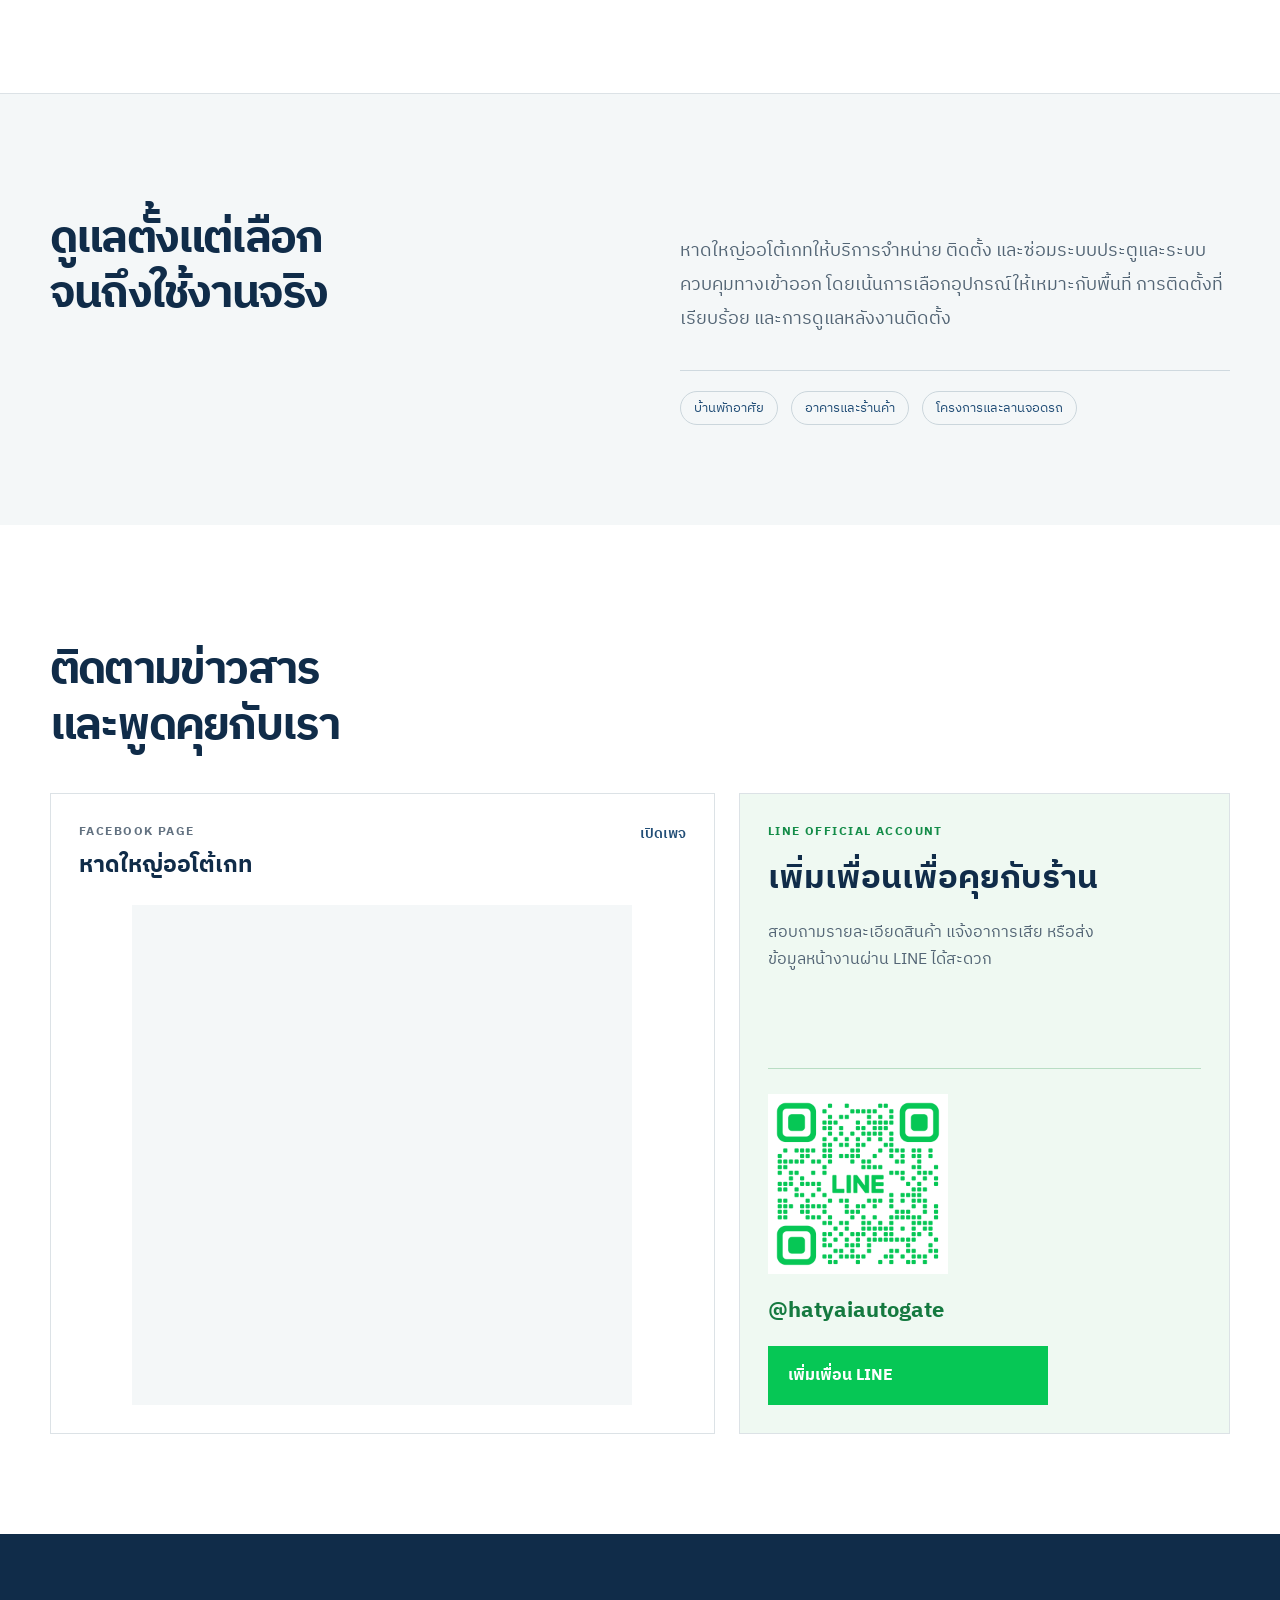
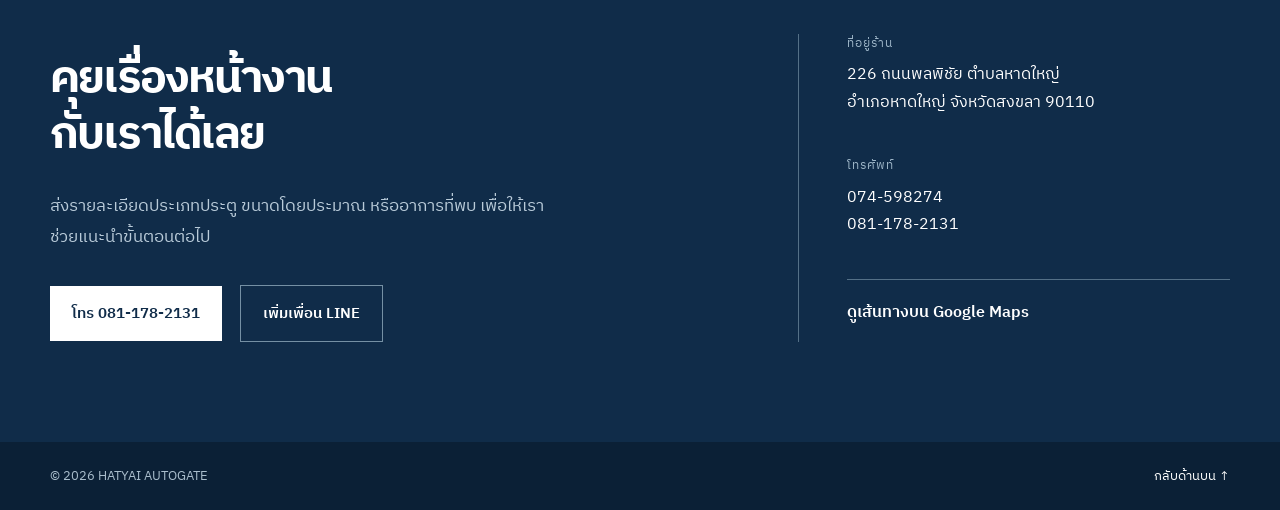
==== commit d230201a: "Remove diagonal arrows from homepage" ====
--- a/index.html
+++ b/index.html
@@ -24,7 +24,7 @@
         <a href="#about">เกี่ยวกับเรา</a>
         <a href="#contact">ติดต่อ</a>
       </nav>
-      <a class="header-call" href="tel:+6674598274">โทร 074-598274 <span aria-hidden="true">↗</span></a>
+      <a class="header-call" href="tel:+6674598274">โทร 074-598274</a>
     </div>
   </header>
 
@@ -36,7 +36,7 @@
           <h1 id="hero-title">ระบบควบคุมประตูที่ใช่<br>สำหรับทุกทางเข้า</h1>
           <p class="hero-lead">จำหน่าย ติดตั้ง และซ่อมระบบประตูรีโมท ประตูอัตโนมัติ แขนกั้นทาง และระบบคีย์การ์ด สำหรับบ้าน อาคาร และพื้นที่ธุรกิจ</p>
           <div class="hero-actions">
-            <a class="button button-primary" href="tel:+66811782131">ปรึกษางาน / โทรหาเรา <span aria-hidden="true">↗</span></a>
+            <a class="button button-primary" href="tel:+66811782131">ปรึกษางาน / โทรหาเรา</a>
             <a class="button button-text" href="#services">ดูบริการทั้งหมด <span aria-hidden="true">↓</span></a>
           </div>
 
@@ -64,7 +64,7 @@
           <a class="service-card service-link" href="products.html?category=barrier" aria-label="ดูสินค้า แขนกั้นทาง"><div class="service-icon icon-barrier" aria-hidden="true"><svg viewBox="0 0 68 66" fill="none"><rect x="5" y="28" width="10" height="31" stroke="currentColor" stroke-width="2.5"/><path d="M15 28 63 15" stroke="currentColor" stroke-width="3" stroke-linecap="square"/></svg></div><h3>แขนกั้นทาง</h3><p>ระบบควบคุมทางเข้าออกสำหรับลานจอดรถ อาคาร และโครงการ</p></a>
           <a class="service-card service-link" href="products.html?category=autodoor" aria-label="ดูสินค้า ประตูอัตโนมัติ"><div class="service-icon icon-door" aria-hidden="true"><svg viewBox="0 0 68 66" fill="none"><rect x="6" y="9" width="56" height="48" stroke="currentColor" stroke-width="2.5"/><path d="M34 9v48" stroke="currentColor" stroke-width="4.5"/><path d="M28 34H16m0 0 3-3m-3 3 3 3M40 34h12m0 0-3-3m3 3-3 3" stroke="currentColor" stroke-width="2.5" stroke-linecap="round" stroke-linejoin="round"/></svg></div><h3>ประตูอัตโนมัติ</h3><p>ประตู Auto Door สำหรับร้านค้า สำนักงาน และอาคารพาณิชย์</p></a>
           <a class="service-card service-link" href="products.html?category=access" aria-label="ดูสินค้า คีย์การ์ดและ Access Control"><div class="service-icon icon-rfid" aria-hidden="true"><svg viewBox="0 0 68 66" fill="none"><rect x="5" y="14" width="38" height="38" rx="3" stroke="currentColor" stroke-width="2.5"/><rect x="11" y="24" width="10" height="8" rx="1" stroke="currentColor" stroke-width="2"/><path d="M26 26h10M26 33h10" stroke="currentColor" stroke-width="2" stroke-linecap="round"/><path d="M48 28q5 5 0 10M52 24q9 9 0 18M56 20q13 13 0 26" stroke="currentColor" stroke-width="2.5" stroke-linecap="round"/></svg></div><h3>คีย์การ์ดและ Access Control</h3><p>ระบบจัดการสิทธิ์การเข้าออกด้วยบัตร รหัส และอุปกรณ์ควบคุม</p></a>
-          <article class="service-card service-card-feature"><div class="service-icon icon-repair" aria-hidden="true"></div><h3>มีระบบเดิมที่ต้องซ่อม?</h3><p>แจ้งอาการและรุ่นอุปกรณ์ให้เราช่วยตรวจสอบเบื้องต้นได้</p><a href="tel:+66811782131">โทรปรึกษางานซ่อม <span aria-hidden="true">↗</span></a></article>
+          <article class="service-card service-card-feature"><div class="service-icon icon-repair" aria-hidden="true"></div><h3>มีระบบเดิมที่ต้องซ่อม?</h3><p>แจ้งอาการและรุ่นอุปกรณ์ให้เราช่วยตรวจสอบเบื้องต้นได้</p><a href="tel:+66811782131">โทรปรึกษางานซ่อม</a></article>
         </div>
       </div>
     </section>
@@ -81,12 +81,12 @@
         <div class="section-heading social-heading"><div><h2 id="social-title">ติดตามข่าวสาร<br>และพูดคุยกับเรา</h2></div></div>
         <div class="social-grid">
           <div class="social-card facebook-card">
-            <div class="social-card-head"><div><span class="social-label">FACEBOOK PAGE</span><h3>หาดใหญ่ออโต้เกท</h3></div><a href="https://www.facebook.com/hatyaiautogate/" target="_blank" rel="noopener noreferrer">เปิดเพจ <span aria-hidden="true">↗</span></a></div>
+            <div class="social-card-head"><div><span class="social-label">FACEBOOK PAGE</span><h3>หาดใหญ่ออโต้เกท</h3></div><a href="https://www.facebook.com/hatyaiautogate/" target="_blank" rel="noopener noreferrer">เปิดเพจ</a></div>
             <iframe title="Facebook Page หาดใหญ่ออโต้เกท" src="https://www.facebook.com/plugins/page.php?href=https%3A%2F%2Fwww.facebook.com%2Fhatyaiautogate%2F&amp;tabs=timeline&amp;width=500&amp;height=500&amp;small_header=false&amp;adapt_container_width=true&amp;hide_cover=false&amp;show_facepile=false" width="500" height="500" loading="lazy" allow="encrypted-media; web-share"></iframe>
           </div>
           <div class="social-card line-card">
             <div><span class="social-label">LINE OFFICIAL ACCOUNT</span><h3>เพิ่มเพื่อนเพื่อคุยกับร้าน</h3><p>สอบถามรายละเอียดสินค้า แจ้งอาการเสีย หรือส่งข้อมูลหน้างานผ่าน LINE ได้สะดวก</p></div>
-            <div class="line-card-bottom"><img class="line-qr" src="assets/QR_hatyaiautogate_official.png" alt="QR Code เพิ่มเพื่อน LINE Official @hatyaiautogate" width="180" height="180" loading="lazy"><span class="line-id">@hatyaiautogate</span><a class="line-add" href="https://line.me/R/ti/p/%40hatyaiautogate" target="_blank" rel="noopener noreferrer">เพิ่มเพื่อน LINE <span aria-hidden="true">↗</span></a></div>
+            <div class="line-card-bottom"><img class="line-qr" src="assets/QR_hatyaiautogate_official.png" alt="QR Code เพิ่มเพื่อน LINE Official @hatyaiautogate" width="180" height="180" loading="lazy"><span class="line-id">@hatyaiautogate</span><a class="line-add" href="https://line.me/R/ti/p/%40hatyaiautogate" target="_blank" rel="noopener noreferrer">เพิ่มเพื่อน LINE</a></div>
           </div>
         </div>
       </div>
@@ -94,8 +94,8 @@
 
     <section class="contact section" id="contact" aria-labelledby="contact-title">
       <div class="container contact-grid">
-        <div><h2 id="contact-title">คุยเรื่องหน้างาน<br>กับเราได้เลย</h2><p>ส่งรายละเอียดประเภทประตู ขนาดโดยประมาณ หรืออาการที่พบ เพื่อให้เราช่วยแนะนำขั้นตอนต่อไป</p><div class="contact-actions"><a class="button button-light" href="tel:+66811782131">โทร 081-178-2131 <span aria-hidden="true">↗</span></a><a class="button button-outline" href="https://line.me/R/ti/p/%40hatyaiautogate" target="_blank" rel="noopener noreferrer">เพิ่มเพื่อน LINE <span aria-hidden="true">↗</span></a></div></div>
-        <div class="contact-details"><div><span class="detail-label">ที่อยู่ร้าน</span><address>226 ถนนพลพิชัย ตำบลหาดใหญ่<br>อำเภอหาดใหญ่ จังหวัดสงขลา 90110</address></div><div><span class="detail-label">โทรศัพท์</span><a href="tel:+6674598274">074-598274</a><a href="tel:+66811782131">081-178-2131</a></div><a class="map-link" href="https://www.google.com/maps/search/?api=1&query=6.991915%2C100.465043" target="_blank" rel="noopener noreferrer">ดูเส้นทางบน Google Maps <span aria-hidden="true">↗</span></a></div>
+        <div><h2 id="contact-title">คุยเรื่องหน้างาน<br>กับเราได้เลย</h2><p>ส่งรายละเอียดประเภทประตู ขนาดโดยประมาณ หรืออาการที่พบ เพื่อให้เราช่วยแนะนำขั้นตอนต่อไป</p><div class="contact-actions"><a class="button button-light" href="tel:+66811782131">โทร 081-178-2131</a><a class="button button-outline" href="https://line.me/R/ti/p/%40hatyaiautogate" target="_blank" rel="noopener noreferrer">เพิ่มเพื่อน LINE</a></div></div>
+        <div class="contact-details"><div><span class="detail-label">ที่อยู่ร้าน</span><address>226 ถนนพลพิชัย ตำบลหาดใหญ่<br>อำเภอหาดใหญ่ จังหวัดสงขลา 90110</address></div><div><span class="detail-label">โทรศัพท์</span><a href="tel:+6674598274">074-598274</a><a href="tel:+66811782131">081-178-2131</a></div><a class="map-link" href="https://www.google.com/maps/search/?api=1&query=6.991915%2C100.465043" target="_blank" rel="noopener noreferrer">ดูเส้นทางบน Google Maps</a></div>
       </div>
     </section>
   </main>
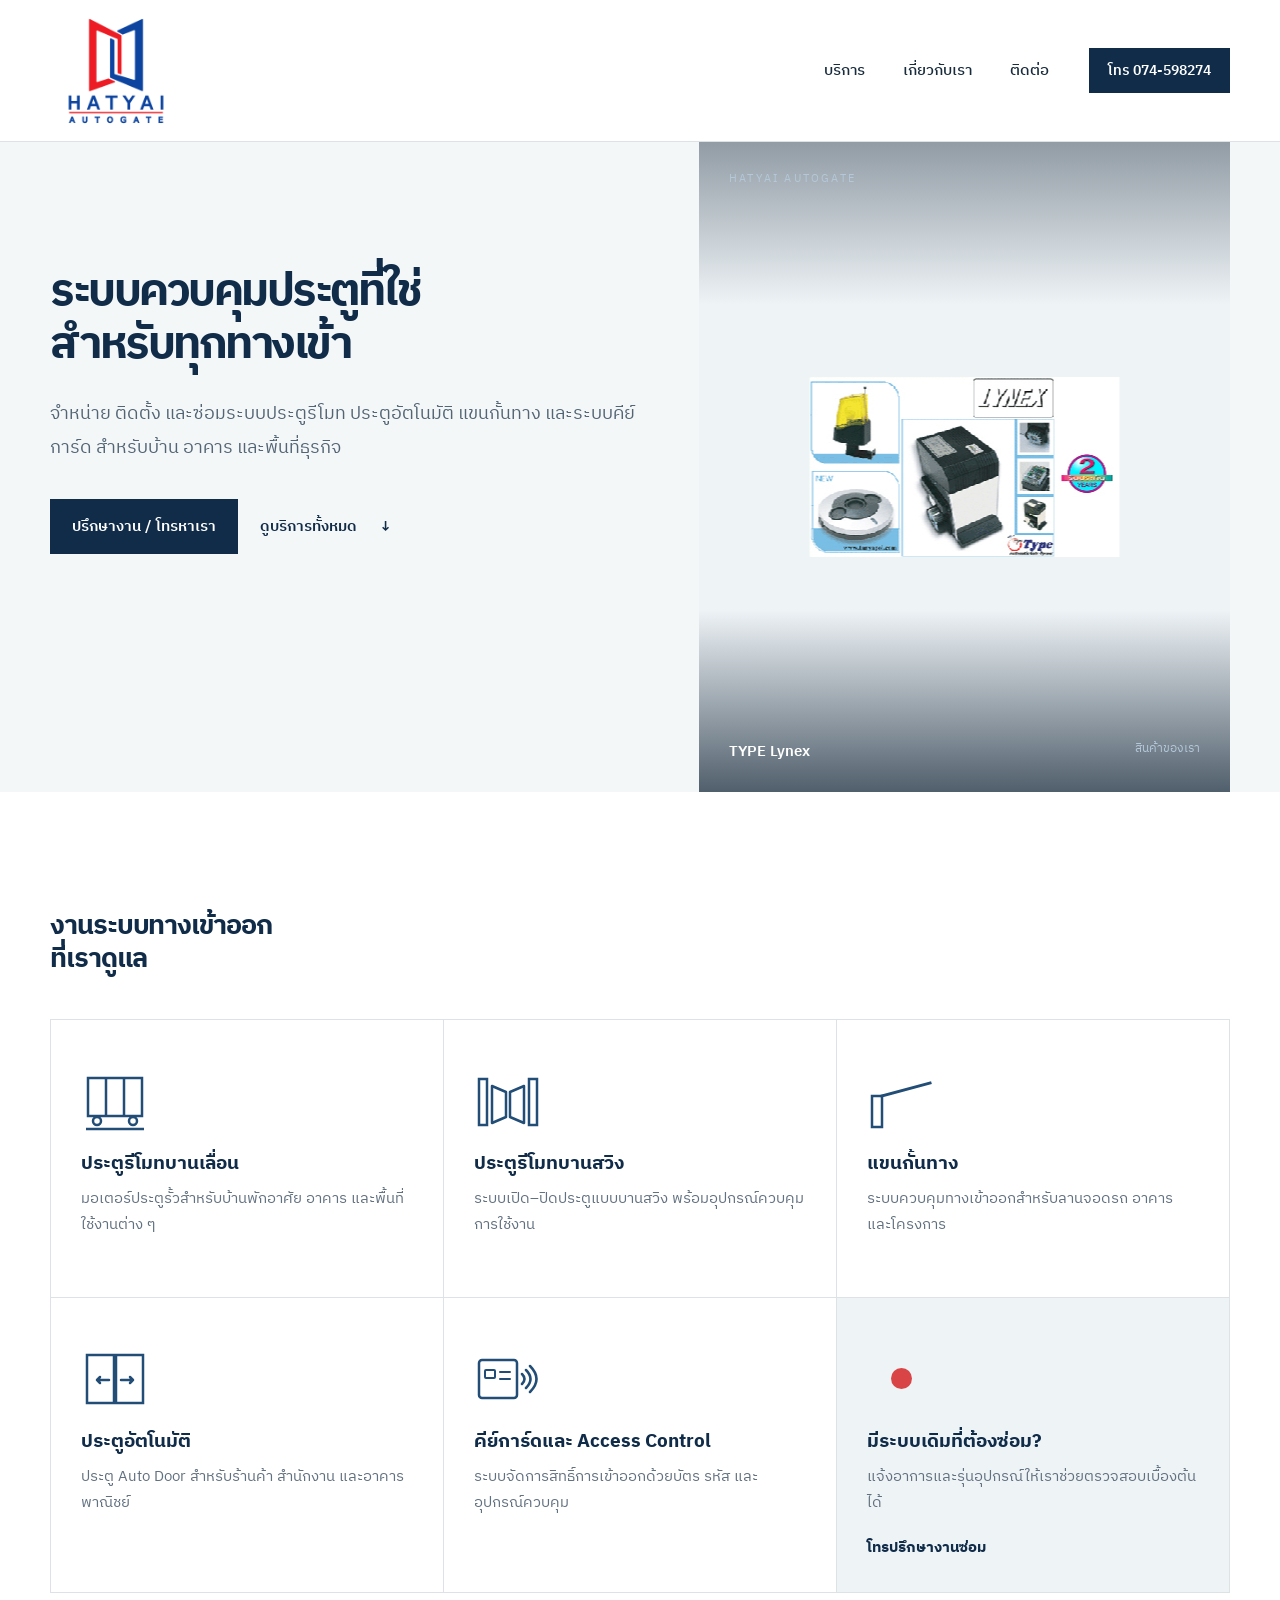
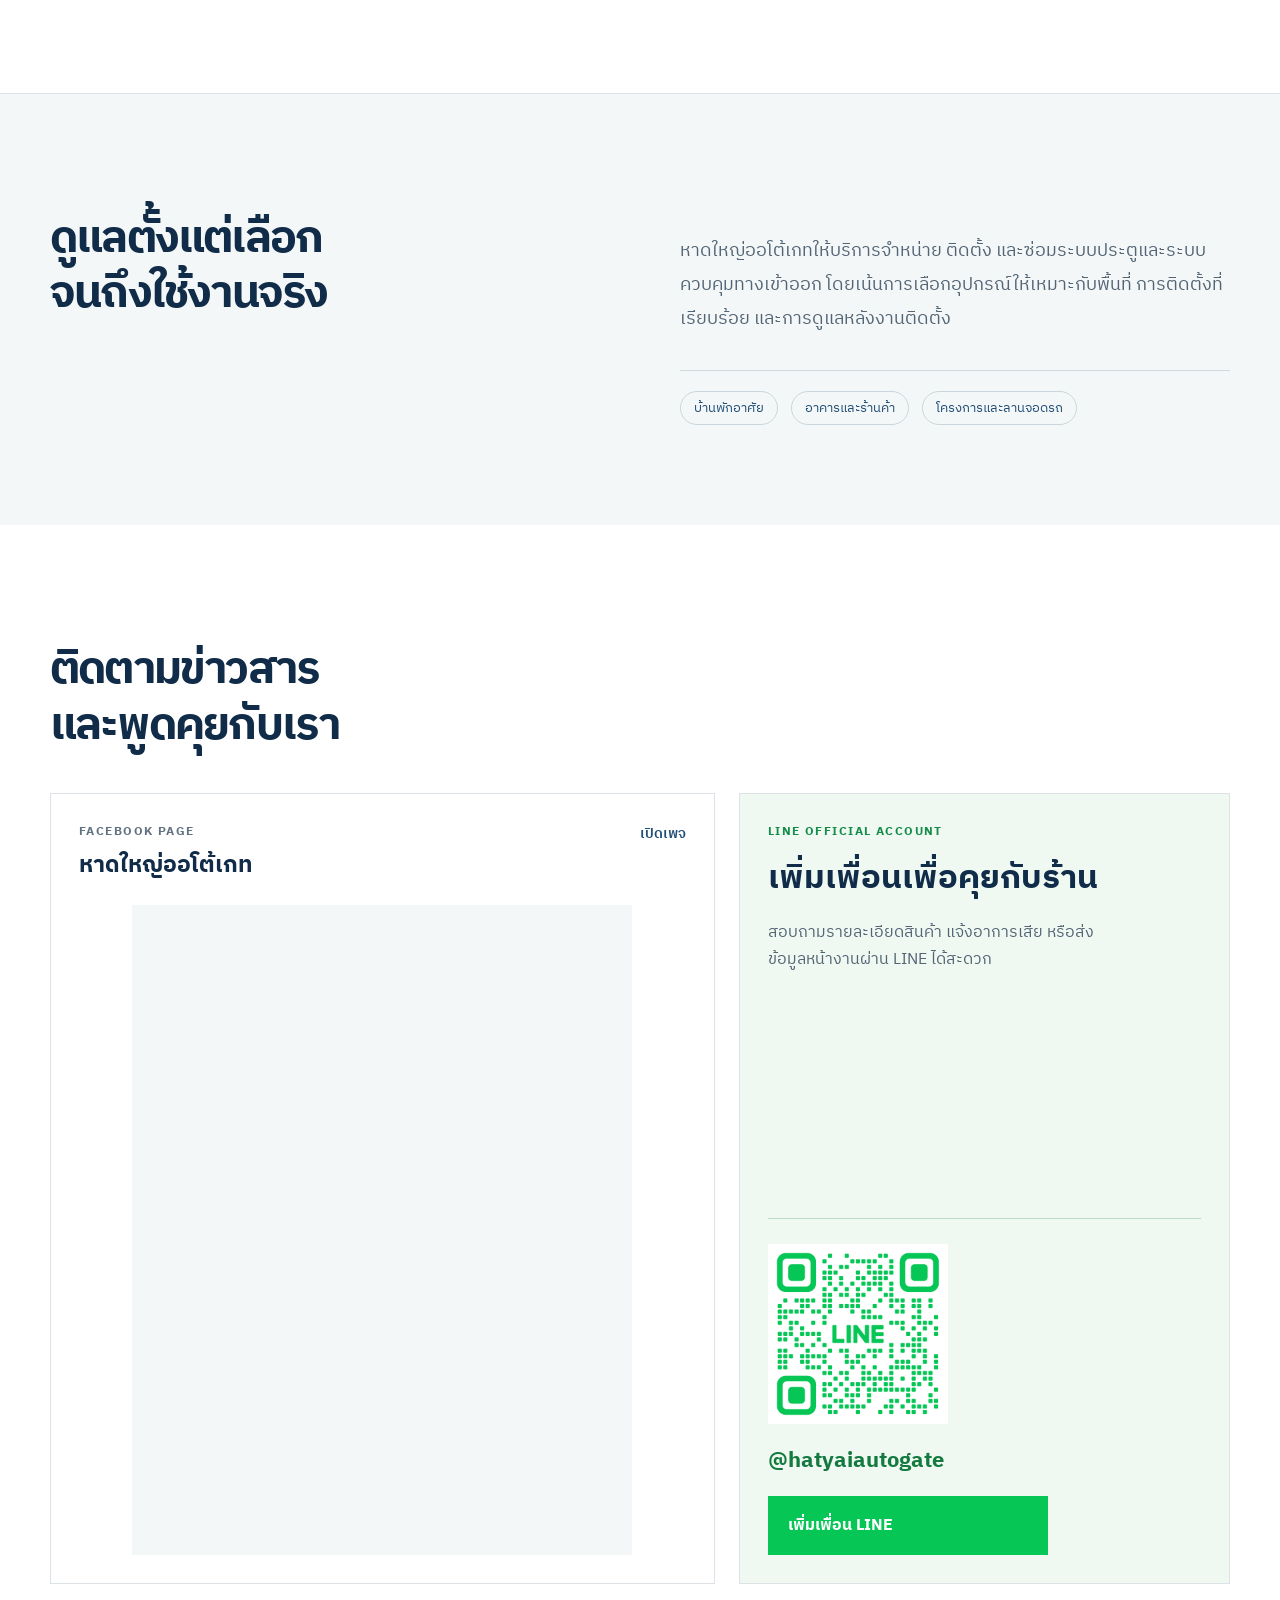
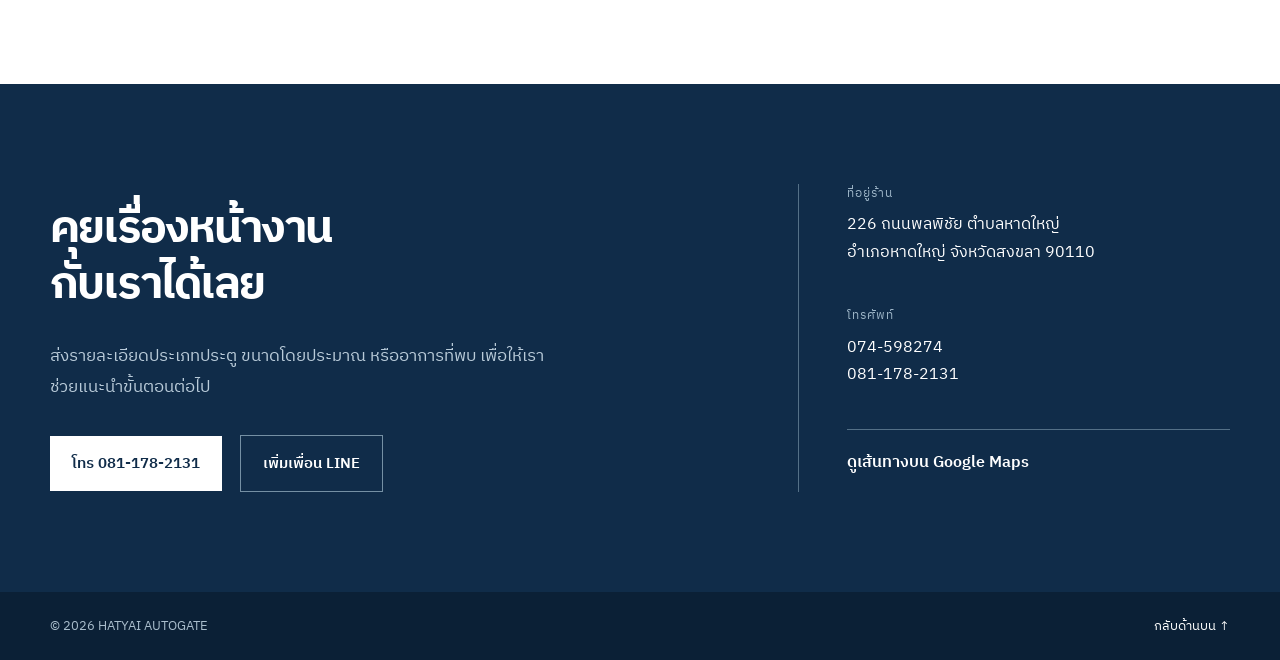
==== commit 26e5f117: "Embed latest Facebook post" ====
--- a/index.html
+++ b/index.html
@@ -82,7 +82,7 @@
         <div class="social-grid">
           <div class="social-card facebook-card">
             <div class="social-card-head"><div><span class="social-label">FACEBOOK PAGE</span><h3>หาดใหญ่ออโต้เกท</h3></div><a href="https://www.facebook.com/hatyaiautogate/" target="_blank" rel="noopener noreferrer">เปิดเพจ</a></div>
-            <iframe title="Facebook Page หาดใหญ่ออโต้เกท" src="https://www.facebook.com/plugins/page.php?href=https%3A%2F%2Fwww.facebook.com%2Fhatyaiautogate%2F&amp;tabs=timeline&amp;width=500&amp;height=500&amp;small_header=false&amp;adapt_container_width=true&amp;hide_cover=false&amp;show_facepile=false" width="500" height="500" loading="lazy" allow="encrypted-media; web-share"></iframe>
+            <iframe title="โพสต์ล่าสุดจาก Facebook หาดใหญ่ออโต้เกท" src="https://www.facebook.com/plugins/post.php?href=https%3A%2F%2Fwww.facebook.com%2Fhatyaiautogate%2Fposts%2Fpfbid0yww2ZNSNFp1AUbhNRSX1ND4mXHJ8hzycR7VdRyZRsR5rtCc59Jej28kgXhhpqU1Sl&amp;show_text=true&amp;width=500" width="500" height="650" loading="lazy" allow="encrypted-media; web-share"></iframe>
           </div>
           <div class="social-card line-card">
             <div><span class="social-label">LINE OFFICIAL ACCOUNT</span><h3>เพิ่มเพื่อนเพื่อคุยกับร้าน</h3><p>สอบถามรายละเอียดสินค้า แจ้งอาการเสีย หรือส่งข้อมูลหน้างานผ่าน LINE ได้สะดวก</p></div>
--- a/styles.css
+++ b/styles.css
@@ -6,7 +6,7 @@
 
 .site-header{height:142px}.brand{min-width:auto;gap:0}.brand-logo{display:block;width:132px;height:132px;object-fit:contain;flex:none}@media(max-width:700px){.site-header{height:auto}.brand-logo{width:100px;height:100px}.header-inner{min-height:100px}}
 
-.social{background:#fff}.social-heading{margin-bottom:38px}.social-grid{display:grid;grid-template-columns:1.15fr .85fr;gap:24px}.social-card{border:1px solid var(--line);padding:28px;min-width:0}.social-card-head{display:flex;justify-content:space-between;align-items:start;gap:20px;margin-bottom:24px}.social-label{display:block;color:var(--muted);font-size:12px;font-weight:700;letter-spacing:.12em}.social-card h3{font-size:23px;color:var(--navy);margin:8px 0 0}.social-card-head>a{font-size:14px;font-weight:600;color:var(--blue);white-space:nowrap}.social-card-head>a:hover{text-decoration:underline}.facebook-card iframe{display:block;width:100%;max-width:500px;margin:auto;border:0;background:#f4f7f8}.line-card{background:#eff9f2;display:flex;flex-direction:column;justify-content:space-between}.line-card .social-label{color:#138c48}.line-card h3{font-size:clamp(25px,2.6vw,36px);line-height:1.35;margin:15px 0 17px}.line-card p{font-size:16px;color:#536575;max-width:360px}.line-card-bottom{border-top:1px solid #b9ddc4;padding-top:25px}.line-id{display:block;font-size:22px;font-weight:700;color:#157a40;margin-bottom:16px}.line-add{display:flex;justify-content:space-between;align-items:center;background:#06c755;color:#fff;font-weight:700;padding:16px 20px;max-width:280px}.line-add:hover{background:#05af4a}@media(max-width:800px){.social-grid{grid-template-columns:1fr}.line-card{min-height:320px}}@media(max-width:500px){.social-card{padding:20px}.facebook-card iframe{height:440px}.social-card-head{align-items:center}.line-card{min-height:300px}}
+.social{background:#fff}.social-heading{margin-bottom:38px}.social-grid{display:grid;grid-template-columns:1.15fr .85fr;gap:24px}.social-card{border:1px solid var(--line);padding:28px;min-width:0}.social-card-head{display:flex;justify-content:space-between;align-items:start;gap:20px;margin-bottom:24px}.social-label{display:block;color:var(--muted);font-size:12px;font-weight:700;letter-spacing:.12em}.social-card h3{font-size:23px;color:var(--navy);margin:8px 0 0}.social-card-head>a{font-size:14px;font-weight:600;color:var(--blue);white-space:nowrap}.social-card-head>a:hover{text-decoration:underline}.facebook-card iframe{display:block;width:100%;max-width:500px;margin:auto;border:0;background:#f4f7f8}.line-card{background:#eff9f2;display:flex;flex-direction:column;justify-content:space-between}.line-card .social-label{color:#138c48}.line-card h3{font-size:clamp(25px,2.6vw,36px);line-height:1.35;margin:15px 0 17px}.line-card p{font-size:16px;color:#536575;max-width:360px}.line-card-bottom{border-top:1px solid #b9ddc4;padding-top:25px}.line-id{display:block;font-size:22px;font-weight:700;color:#157a40;margin-bottom:16px}.line-add{display:flex;justify-content:space-between;align-items:center;background:#06c755;color:#fff;font-weight:700;padding:16px 20px;max-width:280px}.line-add:hover{background:#05af4a}@media(max-width:800px){.social-grid{grid-template-columns:1fr}.line-card{min-height:320px}}@media(max-width:500px){.social-card{padding:20px}.facebook-card iframe{height:650px}.social-card-head{align-items:center}.line-card{min-height:300px}}
 
 .icon-swing:before,.icon-swing:after,.icon-swing span:before,.icon-swing span:after{display:none}.icon-swing svg{display:block;width:68px;height:66px;color:var(--blue)}
 
